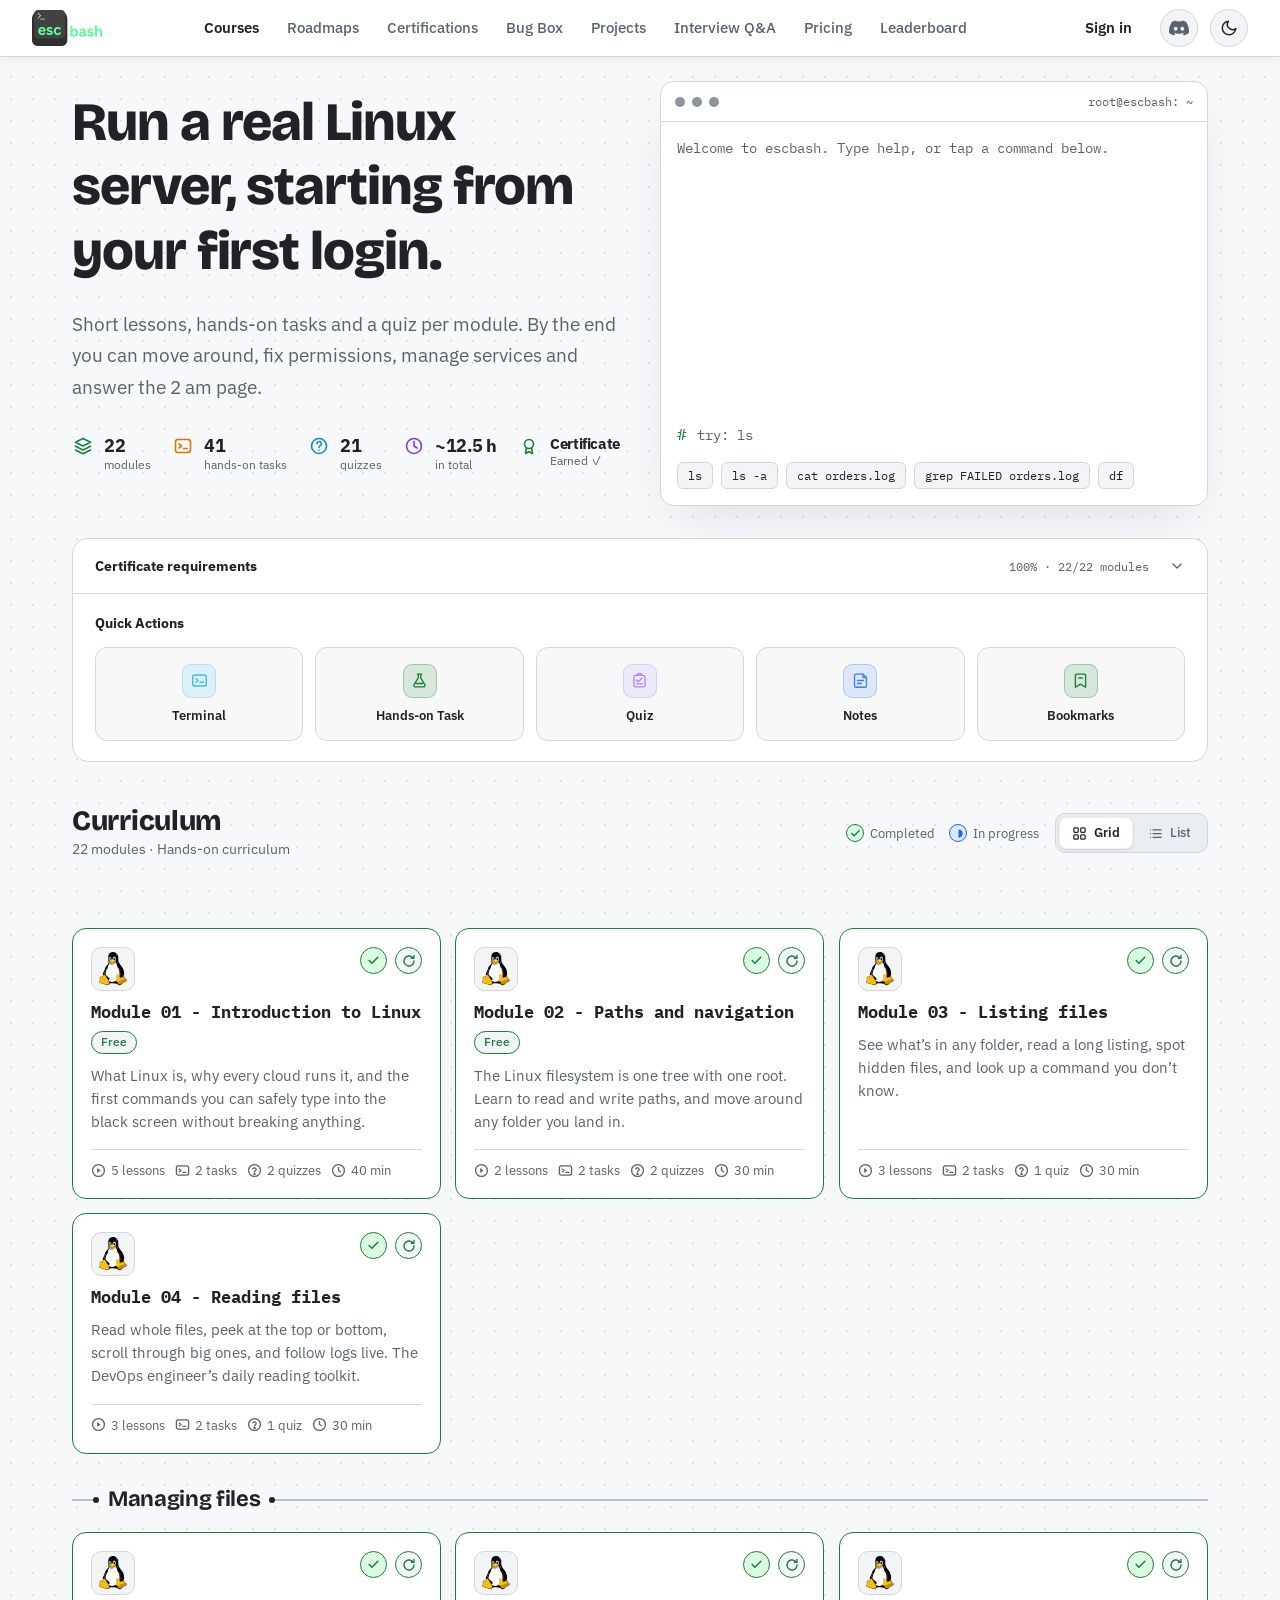
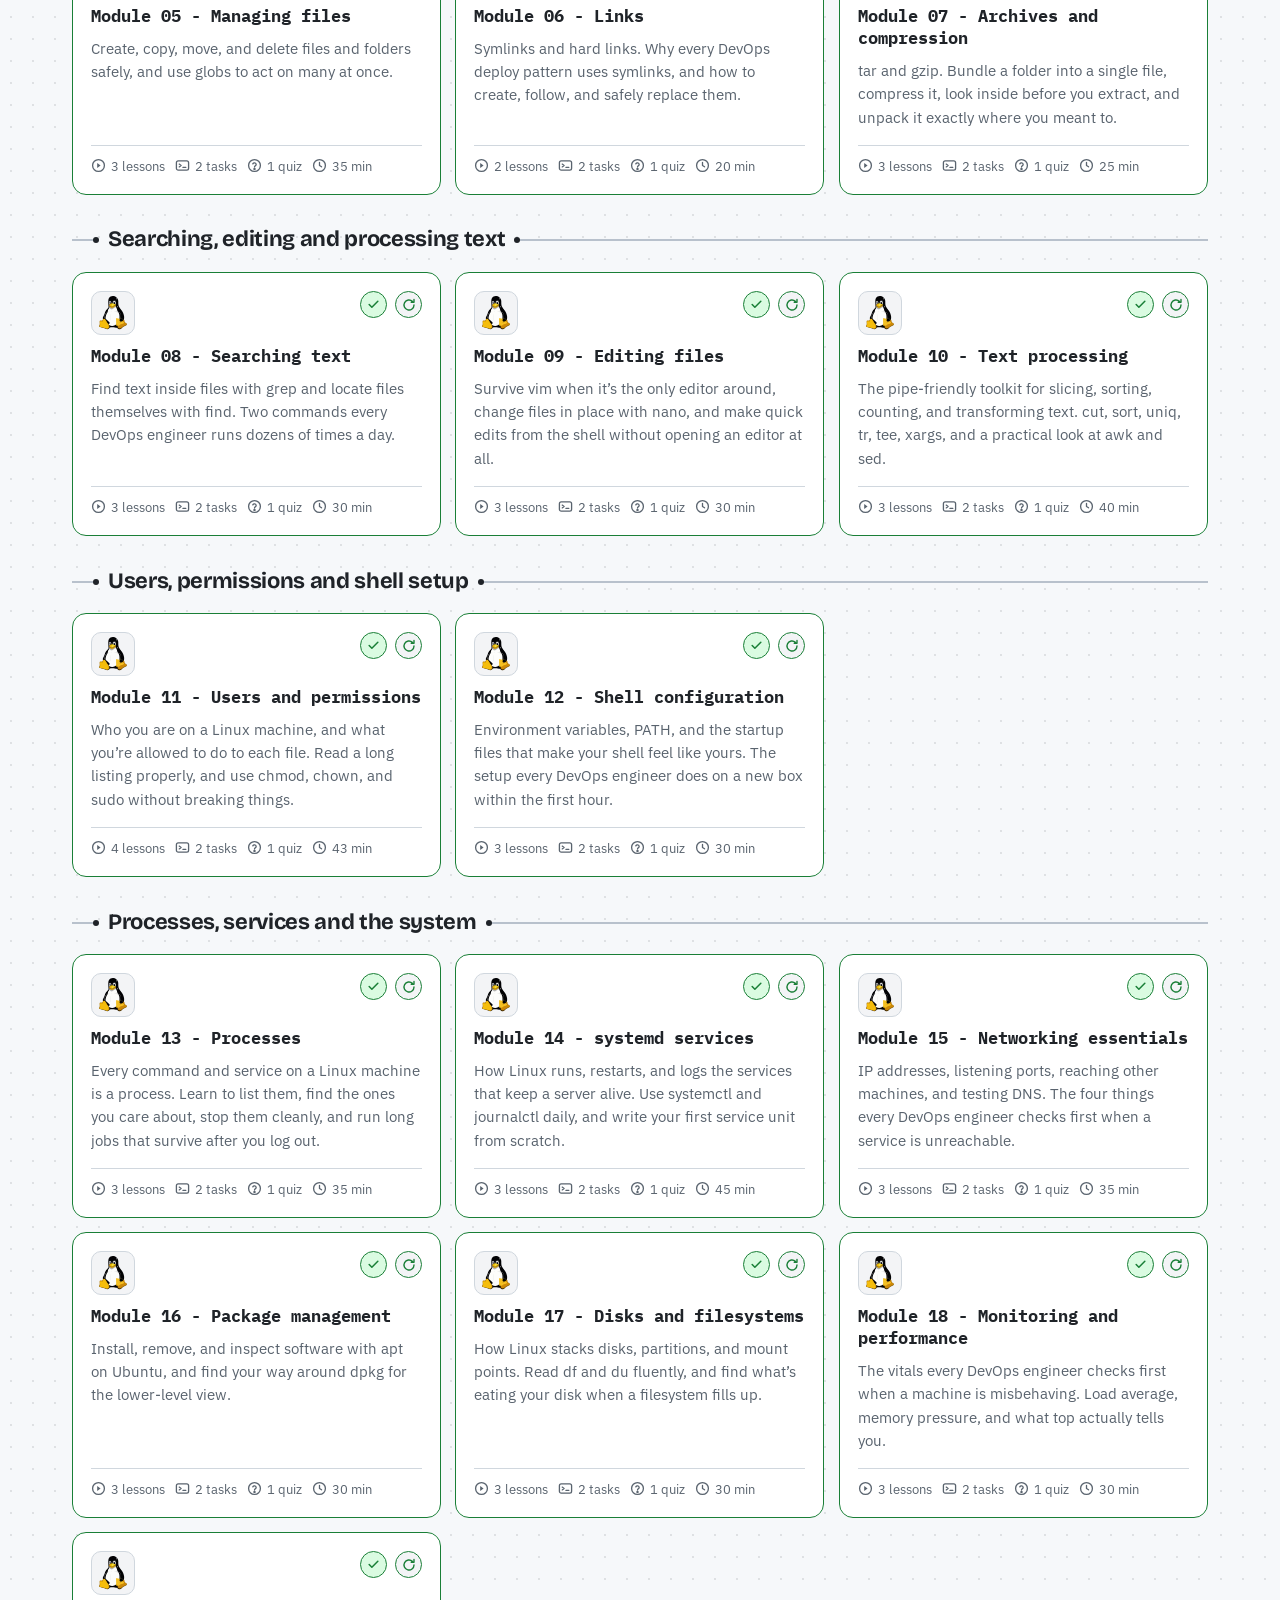
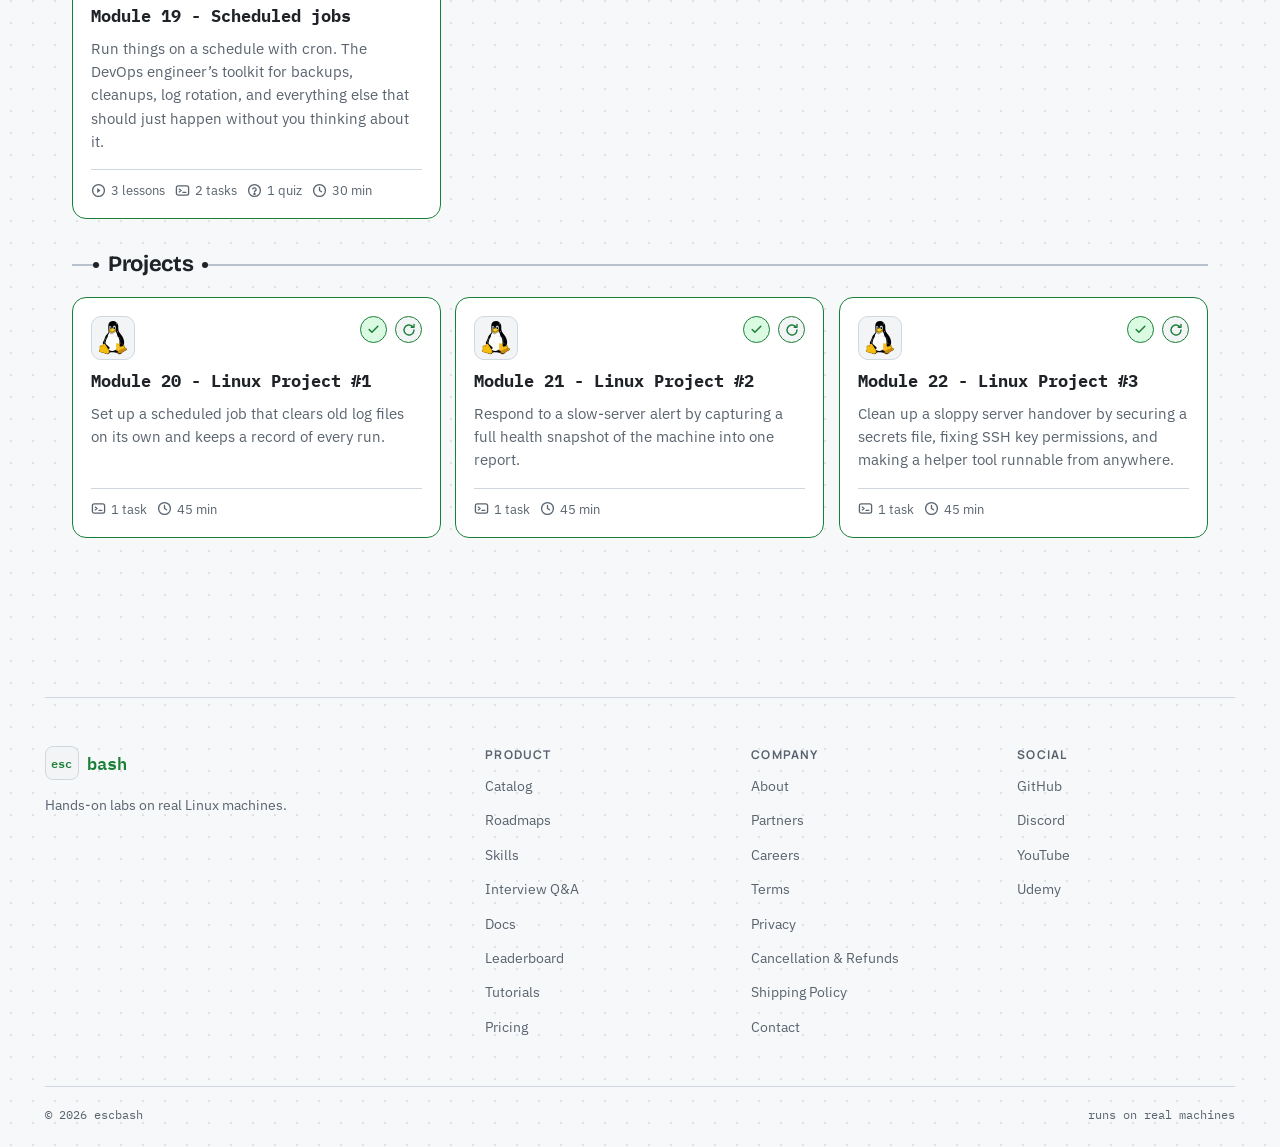
==== course-complete.html @ 96cfae1f "Add DevSecOps static website" ====
<!doctype html>
<html lang="en" data-course-variant="complete">
  <head>
    <meta charset="utf-8" />
    <meta
      name="viewport"
      content="width=device-width, initial-scale=1, viewport-fit=cover"
    />
    <title>escbash - Linux Course Completed · Certificate of Completion</title>
    <link
      rel="stylesheet"
      href="https://fonts.googleapis.com/css2?family=Bricolage+Grotesque:wght@500;700;800&family=IBM+Plex+Mono:wght@400;500&family=IBM+Plex+Sans:wght@400;500&family=Manrope:wght@600;700&display=swap"
    />
    <script src="JS/theme-init.js"></script>
    <link rel="stylesheet" href="CSS/linux-course.css" />
  </head>
  <body data-reveal-grid="true" data-all-courses-href="linux-course.html#topics">
    <svg
      width="0"
      height="0"
      style="position: absolute"
      aria-hidden="true"
      focusable="false"
    >
      <symbol id="tux" viewBox="0 0 249.149 304.188">
        <title id="title20046">Tux</title>
        <defs id="defs27452">
          <linearGradient id="linearGradient28799-4">
            <stop
              style="stop-color: #fefefc; stop-opacity: 1"
              offset="0"
              id="stop28801-13"
            />
            <stop
              id="stop28807-8"
              offset="0.8"
              style="stop-color: #fefefc; stop-opacity: 1"
            />
            <stop
              style="stop-color: #d4d4d4; stop-opacity: 1"
              offset="1"
              id="stop28803-8"
            />
          </linearGradient>
          <linearGradient id="linearGradient28799-5-4">
            <stop
              style="stop-color: #fefefc; stop-opacity: 1"
              offset="0"
              id="stop28801-1-2"
            />
            <stop
              id="stop28807-2-5"
              offset="0.8"
              style="stop-color: #fefefc; stop-opacity: 1"
            />
            <stop
              style="stop-color: #d4d4d4; stop-opacity: 1"
              offset="1"
              id="stop28803-6-6"
            />
          </linearGradient>
          <clipPath id="clipPath14186-9" clipPathUnits="userSpaceOnUse">
            <path
              style="fill: #402c07; fill-opacity: 1; stroke: none"
              d="m 137.6,281 c 1.6,-0.7 3.4,-0.8 5.1,-0.5 1.7,0.3 3.3,1 4.7,2 2.9,1.9 5,4.8 7,7.6 4.7,6.4 9.2,13 13.2,19.8 3.3,5.5 6.3,11.3 10.2,16.5 2.5,3.4 5.3,6.5 7.8,9.9 2.5,3.4 4.7,7.1 5.8,11.1 1.4,5.3 0.9,11.1 -1.6,16 -1.8,3.4 -4.5,6.4 -7.8,8.3 -3.3,2 -7.2,3 -11,2.9 -6.1,-0.2 -11.7,-3.3 -17.4,-5.5 -11.6,-4.6 -24.2,-6.1 -36.1,-9.7 -3.7,-1.1 -7.3,-2.4 -11,-3.4 -1.6,-0.5 -3.3,-0.8 -4.9,-1.6 -1.6,-0.7 -3,-1.7 -3.9,-3.2 -0.7,-1.1 -0.9,-2.5 -0.9,-3.8 0,-1.3 0.3,-2.6 0.8,-3.9 0.9,-2.5 2.3,-4.7 3.3,-7.2 1.6,-4 1.9,-8.4 1.7,-12.7 -0.2,-4.3 -0.9,-8.5 -1.2,-12.8 -0.1,-1.9 -0.2,-3.9 0.2,-5.7 0.4,-1.9 1.2,-3.7 2.6,-5.1 1.3,-1.2 3,-2 4.7,-2.3 1.7,-0.4 3.5,-0.4 5.3,-0.3 1.8,0 3.5,0.1 5.3,-0 1.8,-0.1 3.5,-0.5 5.1,-1.4 1.5,-0.8 2.7,-2.1 3.6,-3.4 1,-1.4 1.8,-2.8 2.6,-4.3 0.8,-1.5 1.7,-2.9 2.7,-4.2 1.1,-1.3 2.4,-2.4 3.9,-3.1"
              id="path14188-1"
            />
          </clipPath>
          <linearGradient id="linearGradient14132-6">
            <stop
              id="stop14134-2"
              offset="0"
              style="stop-color: #b98309; stop-opacity: 1"
            />
            <stop
              id="stop14136-2"
              offset="1"
              style="stop-color: #382605; stop-opacity: 1"
            />
          </linearGradient>
          <filter
            style="color-interpolation-filters: sRGB"
            height="1.2"
            y="-0.1"
            width="1.2"
            x="-0.1"
            id="filter14148-8"
          >
            <feGaussianBlur
              id="feGaussianBlur14150-8"
              stdDeviation="3.9237191"
            />
          </filter>
          <filter style="color-interpolation-filters: sRGB" id="filter14140-3">
            <feGaussianBlur
              id="feGaussianBlur14142-5"
              stdDeviation="2.4365744"
            />
          </filter>
          <linearGradient id="linearGradient14168-5">
            <stop
              id="stop14170-8"
              offset="0"
              style="stop-color: #ebc40c; stop-opacity: 1"
            />
            <stop
              id="stop14172-0"
              offset="1"
              style="stop-color: #ebc40c; stop-opacity: 0"
            />
          </linearGradient>
          <filter style="color-interpolation-filters: sRGB" id="filter14176-5">
            <feGaussianBlur
              id="feGaussianBlur14178-0"
              stdDeviation="0.3702557"
            />
          </filter>
          <filter
            style="color-interpolation-filters: sRGB"
            height="1.1"
            y="-0"
            width="1.2"
            x="-0.1"
            id="filter15053-7"
          >
            <feGaussianBlur
              id="feGaussianBlur15055-3"
              stdDeviation="1.1322032"
            />
          </filter>
          <linearGradient id="linearGradient14830-4">
            <stop
              style="stop-color: #7c7c7c; stop-opacity: 1"
              offset="0"
              id="stop14832-6"
            />
            <stop
              style="stop-color: #7c7c7c; stop-opacity: 0.3"
              offset="1"
              id="stop14834-5"
            />
          </linearGradient>
          <filter
            style="color-interpolation-filters: sRGB"
            height="1.3"
            y="-0.2"
            width="1.1"
            x="-0.1"
            id="filter14812-5"
          >
            <feGaussianBlur
              id="feGaussianBlur14814-2"
              stdDeviation="1.0252435"
            />
          </filter>
          <linearGradient id="linearGradient14830-8-1">
            <stop
              style="stop-color: #7c7c7c; stop-opacity: 1"
              offset="0"
              id="stop14832-2-5"
            />
            <stop
              style="stop-color: #7c7c7c; stop-opacity: 0.3"
              offset="1"
              id="stop14834-8-0"
            />
          </linearGradient>
          <filter
            style="color-interpolation-filters: sRGB"
            height="1.3"
            y="-0.2"
            width="1.1"
            x="-0.1"
            id="filter14812-0-9"
          >
            <feGaussianBlur
              id="feGaussianBlur14814-6-7"
              stdDeviation="1.0252435"
            />
          </filter>
          <linearGradient id="linearGradient14518-6">
            <stop
              style="stop-color: #110800; stop-opacity: 1"
              offset="0"
              id="stop14540-0"
            />
            <stop
              id="stop14542-5"
              offset="0.6"
              style="stop-color: #a65a00; stop-opacity: 0.8"
            />
            <stop
              id="stop14522-4"
              offset="1"
              style="stop-color: #ff921e; stop-opacity: 0"
            />
          </linearGradient>
          <filter
            style="color-interpolation-filters: sRGB"
            height="1.5"
            y="-0.2"
            width="1.4"
            x="-0.2"
            id="filter14897-2"
          >
            <feGaussianBlur
              id="feGaussianBlur14899-5"
              stdDeviation="2.8444356"
            />
          </filter>
          <linearGradient id="linearGradient14518-2-2">
            <stop
              style="stop-color: #110800; stop-opacity: 1"
              offset="0"
              id="stop14540-5-0"
            />
            <stop
              id="stop14542-2-7"
              offset="0.6"
              style="stop-color: #a65a00; stop-opacity: 0.8"
            />
            <stop
              id="stop14522-2-1"
              offset="1"
              style="stop-color: #ff921e; stop-opacity: 0"
            />
          </linearGradient>
          <filter
            style="color-interpolation-filters: sRGB"
            height="1.2"
            y="-0.1"
            width="1.2"
            x="-0.1"
            id="filter14951-8"
          >
            <feGaussianBlur
              id="feGaussianBlur14953-7"
              stdDeviation="1.2967831"
            />
          </filter>
          <filter
            style="color-interpolation-filters: sRGB"
            height="1.5"
            y="-0.3"
            width="1.9"
            x="-0.5"
            id="filter15211-9"
          >
            <feGaussianBlur
              id="feGaussianBlur15213-7"
              stdDeviation="0.85991809"
            />
          </filter>
          <filter
            style="color-interpolation-filters: sRGB"
            height="2"
            y="-0.5"
            width="2.2"
            x="-0.6"
            id="filter14706-3"
          >
            <feGaussianBlur
              id="feGaussianBlur14708-8"
              stdDeviation="2.6400036"
            />
          </filter>
          <linearGradient id="linearGradient15103-0">
            <stop
              id="stop15105-1"
              offset="0"
              style="stop-color: #000000; stop-opacity: 1"
            />
            <stop
              id="stop15107-6"
              offset="1"
              style="stop-color: #000000; stop-opacity: 0"
            />
          </linearGradient>
          <filter style="color-interpolation-filters: sRGB" id="filter15115-3">
            <feGaussianBlur
              id="feGaussianBlur15117-8"
              stdDeviation="2.2091576"
            />
          </filter>
          <linearGradient id="linearGradient14392-8">
            <stop
              id="stop14394-3"
              offset="0"
              style="stop-color: #3e2a06; stop-opacity: 1"
            />
            <stop
              id="stop14396-0"
              offset="1"
              style="stop-color: #ad780a; stop-opacity: 1"
            />
          </linearGradient>
          <filter
            style="color-interpolation-filters: sRGB"
            height="1.3"
            y="-0.1"
            width="1.3"
            x="-0.1"
            id="filter14416-8"
          >
            <feGaussianBlur
              id="feGaussianBlur14418-5"
              stdDeviation="4.7787162"
            />
          </filter>
          <filter
            style="color-interpolation-filters: sRGB"
            height="1.2"
            y="-0.1"
            width="1.2"
            x="-0.1"
            id="filter14432-2"
          >
            <feGaussianBlur
              id="feGaussianBlur14434-2"
              stdDeviation="3.1725155"
            />
          </filter>
          <linearGradient id="linearGradient17009">
            <stop
              id="stop17011"
              offset="0"
              style="stop-color: #f3cd0c; stop-opacity: 1"
            />
            <stop
              id="stop17013"
              offset="1"
              style="stop-color: #f3cd0c; stop-opacity: 0"
            />
          </linearGradient>
          <filter
            style="color-interpolation-filters: sRGB"
            height="1.3"
            y="-0.1"
            width="1"
            x="-0"
            id="filter17044"
          >
            <feGaussianBlur
              id="feGaussianBlur17046"
              stdDeviation="0.47946431"
            />
          </filter>
          <filter
            style="color-interpolation-filters: sRGB"
            height="1.3"
            y="-0.2"
            width="1.4"
            x="-0.2"
            id="filter15185-2"
          >
            <feGaussianBlur
              id="feGaussianBlur15187-7"
              stdDeviation="0.90083196"
            />
          </filter>
          <filter
            style="color-interpolation-filters: sRGB"
            id="filter4592-2"
            x="-0.8"
            width="2.6"
            y="-0.1"
            height="1.1"
          >
            <feGaussianBlur
              stdDeviation="1.4463082"
              id="feGaussianBlur4594-6"
            />
          </filter>
          <linearGradient id="linearGradient4417-8-5">
            <stop
              style="stop-color: #000000; stop-opacity: 1"
              offset="0"
              id="stop4419-4-4"
            />
            <stop
              style="stop-color: #000000; stop-opacity: 0.2"
              offset="1"
              id="stop4421-2-0"
            />
          </linearGradient>
          <filter style="color-interpolation-filters: sRGB" id="filter4538-7">
            <feGaussianBlur
              stdDeviation="0.7854602"
              id="feGaussianBlur4540-9"
            />
          </filter>
          <filter style="color-interpolation-filters: sRGB" id="filter4427-5-7">
            <feGaussianBlur
              stdDeviation="1.1383167"
              id="feGaussianBlur4429-4-8"
            />
          </filter>
          <linearGradient id="linearGradient4417-0">
            <stop
              style="stop-color: #000000; stop-opacity: 1"
              offset="0"
              id="stop4419-8"
            />
            <stop
              style="stop-color: #000000; stop-opacity: 0.2"
              offset="1"
              id="stop4421-8"
            />
          </linearGradient>
          <filter style="color-interpolation-filters: sRGB" id="filter4487-6">
            <feGaussianBlur
              stdDeviation="0.6434074"
              id="feGaussianBlur4489-4"
            />
          </filter>
          <filter
            style="color-interpolation-filters: sRGB"
            height="1.1"
            y="-0"
            width="1.2"
            x="-0.1"
            id="filter14666-9"
          >
            <feGaussianBlur
              id="feGaussianBlur14668-7"
              stdDeviation="1.352085"
            />
          </filter>
          <linearGradient id="linearGradient29652-2">
            <stop
              id="stop29654-6"
              offset="0"
              style="stop-color: #c8c8c8; stop-opacity: 1"
            />
            <stop
              id="stop29656-1"
              offset="1"
              style="stop-color: #797978; stop-opacity: 1"
            />
          </linearGradient>
          <linearGradient id="linearGradient28469-0">
            <stop
              id="stop28479-4"
              offset="0"
              style="stop-color: #d2940a; stop-opacity: 1"
            />
            <stop
              id="stop28477-2"
              offset="0.8"
              style="stop-color: #d89c08; stop-opacity: 1"
            />
            <stop
              style="stop-color: #b67e07; stop-opacity: 1"
              offset="0.9"
              id="stop28485-7"
            />
            <stop
              style="stop-color: #946106; stop-opacity: 1"
              offset="1"
              id="stop28473-1"
            />
          </linearGradient>
          <filter
            style="color-interpolation-filters: sRGB"
            id="filter28502-8"
            x="-0.2"
            width="1.3"
            y="-0.2"
            height="1.4"
          >
            <feGaussianBlur
              stdDeviation="0.89858666"
              id="feGaussianBlur28504-3"
            />
          </filter>
          <filter style="color-interpolation-filters: sRGB" id="filter15145-6">
            <feGaussianBlur
              id="feGaussianBlur15147-1"
              stdDeviation="0.75821369"
            />
          </filter>
          <linearGradient id="linearGradient28275-8">
            <stop
              style="stop-color: #ad780a; stop-opacity: 1"
              offset="0"
              id="stop28277-1"
            />
            <stop
              id="stop28291-9"
              offset="0.1"
              style="stop-color: #d89e08; stop-opacity: 1"
            />
            <stop
              id="stop28289-6"
              offset="0.3"
              style="stop-color: #edb80b; stop-opacity: 1"
            />
            <stop
              id="stop28287-6"
              offset="0.4"
              style="stop-color: #ebc80d; stop-opacity: 1"
            />
            <stop
              id="stop28285-7"
              offset="0.5"
              style="stop-color: #f5d838; stop-opacity: 1"
            />
            <stop
              id="stop28283-7"
              offset="0.8"
              style="stop-color: #f6d811; stop-opacity: 1"
            />
            <stop
              style="stop-color: #f5cd31; stop-opacity: 1"
              offset="1"
              id="stop28279-5"
            />
          </linearGradient>
          <filter
            style="color-interpolation-filters: sRGB"
            height="1.3"
            y="-0.1"
            width="1.3"
            x="-0.2"
            id="filter14963-7"
          >
            <feGaussianBlur
              id="feGaussianBlur14965-0"
              stdDeviation="0.84878819"
            />
          </filter>
          <linearGradient id="linearGradient29529-6">
            <stop
              style="stop-color: #3a2903; stop-opacity: 1"
              offset="0"
              id="stop29531-0"
            />
            <stop
              id="stop29539-7"
              offset="0.6"
              style="stop-color: #735208; stop-opacity: 1"
            />
            <stop
              style="stop-color: #ac8c04; stop-opacity: 1"
              offset="1"
              id="stop29533-8"
            />
          </linearGradient>
          <filter style="color-interpolation-filters: sRGB" id="filter15177-1">
            <feGaussianBlur
              id="feGaussianBlur15179-3"
              stdDeviation="0.11039302"
            />
          </filter>
          <filter
            style="color-interpolation-filters: sRGB"
            height="1.2"
            y="-0.1"
            width="1.2"
            x="-0.1"
            id="filter15173-0"
          >
            <feGaussianBlur
              id="feGaussianBlur15175-4"
              stdDeviation="0.11039302"
            />
          </filter>
          <linearGradient id="linearGradient28572-7">
            <stop
              style="stop-color: #f5ce2d; stop-opacity: 1"
              offset="0"
              id="stop28574-5"
            />
            <stop
              style="stop-color: #d79b08; stop-opacity: 1"
              offset="1"
              id="stop28576-0"
            />
          </linearGradient>
          <filter
            style="color-interpolation-filters: sRGB"
            id="filter28584-4"
            x="-0.1"
            width="1.2"
            y="-0.1"
            height="1.3"
          >
            <feGaussianBlur
              stdDeviation="0.2640625"
              id="feGaussianBlur28586-3"
            />
          </filter>
          <linearGradient id="linearGradient29477-3">
            <stop
              style="stop-color: #757574; stop-opacity: 0"
              offset="0"
              id="stop29479-5"
            />
            <stop
              id="stop29487-5"
              offset="0.3"
              style="stop-color: #757574; stop-opacity: 1"
            />
            <stop
              id="stop29485-0"
              offset="0.5"
              style="stop-color: #757574; stop-opacity: 1"
            />
            <stop
              style="stop-color: #757574; stop-opacity: 0"
              offset="1"
              id="stop29481-3"
            />
          </linearGradient>
          <filter
            style="color-interpolation-filters: sRGB"
            id="filter29493-2"
            x="-0.2"
            width="1.5"
            y="-0.1"
            height="1.3"
          >
            <feGaussianBlur
              stdDeviation="0.51262416"
              id="feGaussianBlur29495-7"
            />
          </filter>
          <linearGradient id="linearGradient29336-6">
            <stop
              style="stop-color: #646464; stop-opacity: 0"
              offset="0"
              id="stop29338-1"
            />
            <stop
              id="stop29344-7"
              offset="0.3"
              style="stop-color: #646464; stop-opacity: 0.6"
            />
            <stop
              style="stop-color: #646464; stop-opacity: 1"
              offset="0.5"
              id="stop29354-5"
            />
            <stop
              id="stop29356-3"
              offset="0.7"
              style="stop-color: #646464; stop-opacity: 0.3"
            />
            <stop
              style="stop-color: #646464; stop-opacity: 0"
              offset="1"
              id="stop29340-6"
            />
          </linearGradient>
          <filter style="color-interpolation-filters: sRGB" id="filter29447-1">
            <feGaussianBlur
              stdDeviation="0.13475369"
              id="feGaussianBlur29449-4"
            />
          </filter>
          <filter style="color-interpolation-filters: sRGB" id="filter29350-1">
            <feGaussianBlur stdDeviation="0.1475" id="feGaussianBlur29352-7" />
          </filter>
          <linearGradient id="linearGradient28976-3">
            <stop
              style="stop-color: #747474; stop-opacity: 1"
              offset="0"
              id="stop28978-7"
            />
            <stop
              id="stop29259-5"
              offset="0.1"
              style="stop-color: #8c8c8c; stop-opacity: 1"
            />
            <stop
              id="stop29257-0"
              offset="0.2"
              style="stop-color: #a4a4a4; stop-opacity: 1"
            />
            <stop
              id="stop28984-4"
              offset="0.5"
              style="stop-color: #d4d4d4; stop-opacity: 1"
            />
            <stop
              style="stop-color: #d4d4d4; stop-opacity: 1"
              offset="0.6"
              id="stop28986-0"
            />
            <stop
              style="stop-color: #7c7c7c; stop-opacity: 1"
              offset="1"
              id="stop28980-2"
            />
          </linearGradient>
          <filter
            style="color-interpolation-filters: sRGB"
            id="filter28927-8"
            x="-0.2"
            width="1.3"
            y="-0.2"
            height="1.4"
          >
            <feGaussianBlur
              stdDeviation="0.24891089"
              id="feGaussianBlur28929-2"
            />
          </filter>
          <linearGradient id="linearGradient28935-8">
            <stop
              style="stop-color: #949494; stop-opacity: 0.4"
              offset="0"
              id="stop28937-7"
            />
            <stop
              id="stop28943-3"
              offset="0.5"
              style="stop-color: #949494; stop-opacity: 1"
            />
            <stop
              style="stop-color: #949494; stop-opacity: 0.4"
              offset="1"
              id="stop28939-8"
            />
          </linearGradient>
          <filter
            style="color-interpolation-filters: sRGB"
            id="filter28949-8"
            x="-0.2"
            width="1.4"
            y="-0.2"
            height="1.4"
          >
            <feGaussianBlur
              stdDeviation="0.51947927"
              id="feGaussianBlur28951-1"
            />
          </filter>
          <filter
            style="color-interpolation-filters: sRGB"
            height="1.6"
            y="-0.3"
            width="1.6"
            x="-0.3"
            id="filter15133-1"
          >
            <feGaussianBlur
              id="feGaussianBlur15135-5"
              stdDeviation="1.7403319"
            />
          </filter>
          <linearGradient id="linearGradient28853-5">
            <stop
              style="stop-color: #020204; stop-opacity: 1"
              offset="0"
              id="stop28855-3"
            />
            <stop
              id="stop28865-0"
              offset="0.7"
              style="stop-color: #020204; stop-opacity: 1"
            />
            <stop
              style="stop-color: #5c5c5c; stop-opacity: 1"
              offset="1"
              id="stop28857-9"
            />
          </linearGradient>
          <linearGradient id="linearGradient28799-3">
            <stop
              style="stop-color: #fefefc; stop-opacity: 1"
              offset="0"
              id="stop28801-6"
            />
            <stop
              id="stop28807-7"
              offset="0.8"
              style="stop-color: #fefefc; stop-opacity: 1"
            />
            <stop
              style="stop-color: #d4d4d4; stop-opacity: 1"
              offset="1"
              id="stop28803-0"
            />
          </linearGradient>
          <linearGradient id="linearGradient28799-5-5">
            <stop
              style="stop-color: #fefefc; stop-opacity: 1"
              offset="0"
              id="stop28801-1-9"
            />
            <stop
              id="stop28807-2-6"
              offset="0.8"
              style="stop-color: #fefefc; stop-opacity: 1"
            />
            <stop
              style="stop-color: #d4d4d4; stop-opacity: 1"
              offset="1"
              id="stop28803-6-3"
            />
          </linearGradient>
          <filter style="color-interpolation-filters: sRGB" id="filter30475-4">
            <feGaussianBlur
              stdDeviation="0.93152507"
              id="feGaussianBlur30477-9"
            />
          </filter>
          <filter
            style="color-interpolation-filters: sRGB"
            id="filter30479-2"
            x="-0.1"
            width="1.2"
            y="-0.1"
            height="1.3"
          >
            <feGaussianBlur
              stdDeviation="2.0355046"
              id="feGaussianBlur30481-9"
            />
          </filter>
          <radialGradient
            r="14.6"
            fy="137.66095"
            fx="223.19559"
            cy="137.7"
            cx="223.2"
            gradientTransform="matrix(0.8,-0,0,1.2,-208.4,-35.5)"
            gradientUnits="userSpaceOnUse"
            id="radialGradient18806"
            xlink:href="#linearGradient28799-5-5"
          />
          <radialGradient
            r="14.6"
            fy="137.66095"
            fx="223.19559"
            cy="137.7"
            cx="223.2"
            gradientTransform="matrix(1.1,-0,0,1.2,-233.5,-35.5)"
            gradientUnits="userSpaceOnUse"
            id="radialGradient18808"
            xlink:href="#linearGradient28799-3"
          />
          <radialGradient
            r="15.4"
            fy="150.65126"
            fx="275.53763"
            cy="150.7"
            cx="275.5"
            gradientTransform="matrix(0.7,-0.5,0.5,0.6,-271.1,183)"
            gradientUnits="userSpaceOnUse"
            id="radialGradient18810"
            xlink:href="#linearGradient28853-5"
          />
          <linearGradient
            y2="140.7"
            x2="219.7"
            y1="132.8"
            x1="213"
            gradientTransform="translate(-60,-58.4)"
            gradientUnits="userSpaceOnUse"
            id="linearGradient18812"
            xlink:href="#linearGradient28935-8"
          />
          <linearGradient
            y2="132.5"
            x2="358.6"
            y1="120"
            x1="337.2"
            gradientTransform="translate(-250)"
            gradientUnits="userSpaceOnUse"
            id="linearGradient18814"
            xlink:href="#linearGradient28976-3"
          />
          <linearGradient
            y2="128"
            x2="308.7"
            y1="114.6"
            x1="294.5"
            gradientTransform="translate(-300,-1)"
            gradientUnits="userSpaceOnUse"
            id="linearGradient18816"
            xlink:href="#linearGradient29336-6"
          />
          <linearGradient
            y2="128.6"
            x2="266.6"
            y1="115.7"
            x1="253.2"
            gradientTransform="translate(-300,-1)"
            gradientUnits="userSpaceOnUse"
            id="linearGradient18818"
            xlink:href="#linearGradient29336-6"
          />
          <linearGradient
            gradientTransform="translate(-50,-58.4)"
            y2="142.5"
            x2="169.9"
            y1="132.1"
            x1="164"
            gradientUnits="userSpaceOnUse"
            id="linearGradient18820"
            xlink:href="#linearGradient29477-3"
          />
          <radialGradient
            r="31.1"
            fy="193.09949"
            fx="294.48483"
            cy="193.1"
            cx="294.5"
            gradientTransform="matrix(0.9,-0.4,0.3,0.7,-244.5,146.7)"
            gradientUnits="userSpaceOnUse"
            id="radialGradient18822"
            xlink:href="#linearGradient28469-0"
          />
          <linearGradient
            y2="157.9"
            x2="313.3"
            y1="158.3"
            x1="256.9"
            gradientTransform="translate(-210)"
            gradientUnits="userSpaceOnUse"
            id="linearGradient18824"
            xlink:href="#linearGradient28275-8"
          />
          <radialGradient
            r="3.2"
            fy="147.09335"
            fx="77.67215"
            cy="147.1"
            cx="77.7"
            gradientTransform="matrix(1,0,0,0.6,60,3.1)"
            gradientUnits="userSpaceOnUse"
            id="radialGradient18826"
            xlink:href="#linearGradient29529-6"
          />
          <radialGradient
            r="1.5"
            fy="147.44128"
            fx="63.125401"
            cy="147.4"
            cx="63.1"
            gradientTransform="matrix(1,0,0,1.1,60,-69.5)"
            gradientUnits="userSpaceOnUse"
            id="radialGradient18828"
            xlink:href="#linearGradient29529-6"
          />
          <linearGradient
            y2="159.8"
            x2="243.5"
            y1="157"
            x1="243"
            gradientUnits="userSpaceOnUse"
            id="linearGradient18830"
            xlink:href="#linearGradient28572-7"
          />
          <radialGradient
            r="35.5"
            fy="126.53491"
            fx="268.06998"
            cy="126.5"
            cx="268.1"
            gradientTransform="matrix(0.2,-0,0,0.2,-3.1,114)"
            gradientUnits="userSpaceOnUse"
            id="radialGradient18832"
            xlink:href="#linearGradient29652-2"
          />
          <radialGradient
            r="27.4"
            fy="220.53755"
            fx="336.22372"
            cy="220.5"
            cx="336.2"
            gradientTransform="matrix(-0.7,0,0,0.8,166.3,50.2)"
            gradientUnits="userSpaceOnUse"
            id="radialGradient18834"
            xlink:href="#linearGradient4417-0"
          />
          <radialGradient
            r="27.4"
            fy="236.36569"
            fx="312.14502"
            cy="236.4"
            cx="312.1"
            gradientTransform="matrix(1,0,0,0.8,-150,-8.1)"
            gradientUnits="userSpaceOnUse"
            id="radialGradient18836"
            xlink:href="#linearGradient4417-8-5"
          />
          <radialGradient
            r="10.8"
            fy="225.13487"
            fx="275.55389"
            cy="225.1"
            cx="275.6"
            gradientTransform="matrix(1,0,0,1.1,-150,-73.2)"
            gradientUnits="userSpaceOnUse"
            id="radialGradient18838"
            xlink:href="#linearGradient4417-8-5"
          />
          <linearGradient
            y2="351.5"
            x2="342"
            y1="323.9"
            x1="338.3"
            gradientTransform="translate(-310)"
            gradientUnits="userSpaceOnUse"
            id="linearGradient18840"
            xlink:href="#linearGradient15103-0"
          />
          <linearGradient
            gradientTransform="translate(-250,-58.4)"
            y2="293.6"
            x2="490.1"
            y1="371.5"
            x1="442"
            gradientUnits="userSpaceOnUse"
            id="linearGradient18842"
            xlink:href="#linearGradient14392-8"
          />
          <linearGradient
            y2="302.3"
            x2="353.7"
            y1="289.6"
            x1="355.2"
            gradientTransform="translate(-150,-60.4)"
            gradientUnits="userSpaceOnUse"
            id="linearGradient18844"
            xlink:href="#linearGradient17009"
          />
          <radialGradient
            r="16.8"
            fy="303.41541"
            fx="363.33957"
            cy="303.4"
            cx="363.3"
            gradientTransform="matrix(1.3,0.4,-0.4,1.4,-150.5,-298.7)"
            gradientUnits="userSpaceOnUse"
            id="radialGradient18846"
            xlink:href="#linearGradient14518-6"
          />
          <radialGradient
            r="16.8"
            fy="303.41541"
            fx="363.33957"
            cy="303.4"
            cx="363.3"
            gradientTransform="matrix(1.3,0.4,-0.4,1.4,-310.5,-240.3)"
            gradientUnits="userSpaceOnUse"
            id="radialGradient18848"
            xlink:href="#linearGradient14518-2-2"
          />
          <radialGradient
            r="20.5"
            fy="246.85757"
            fx="382.23483"
            cy="246.9"
            cx="382.2"
            gradientTransform="matrix(0.4,0.2,-0.1,0.2,260.6,181.9)"
            gradientUnits="userSpaceOnUse"
            id="radialGradient18850"
            xlink:href="#linearGradient14830-4"
          />
          <linearGradient
            y2="279.2"
            x2="361.5"
            y1="279.4"
            x1="358.5"
            gradientUnits="userSpaceOnUse"
            id="linearGradient18852"
            xlink:href="#linearGradient14830-8-1"
          />
          <linearGradient
            gradientTransform="translate(-80,-58.4)"
            y2="381.6"
            x2="170.9"
            y1="301.5"
            x1="123.1"
            gradientUnits="userSpaceOnUse"
            id="linearGradient18854"
            xlink:href="#linearGradient14132-6"
          />
          <linearGradient
            y2="352.3"
            x2="186.6"
            y1="324"
            x1="171.6"
            gradientTransform="translate(-80.5,-60.1)"
            gradientUnits="userSpaceOnUse"
            id="linearGradient18856"
            xlink:href="#linearGradient14168-5"
          />
          <clipPath id="clipPath391" clipPathUnits="userSpaceOnUse">
            <path
              transform="matrix(1,0,0,1,0,-4)"
              style="
                fill: url(#linearGradient395);
                fill-opacity: 1;
                stroke: none;
              "
              d="m 137.6,281 c 1.6,-0.7 3.4,-0.8 5.1,-0.5 1.7,0.3 3.3,1 4.7,2 2.9,1.9 5,4.8 7,7.6 4.7,6.4 9.2,13 13.2,19.8 3.3,5.5 6.3,11.3 10.2,16.5 2.5,3.4 5.3,6.5 7.8,9.9 2.5,3.4 4.7,7.1 5.8,11.1 1.4,5.3 0.9,11.1 -1.6,16 -1.8,3.4 -4.5,6.4 -7.8,8.3 -3.3,2 -7.2,3 -11,2.9 -6.1,-0.2 -11.7,-3.3 -17.4,-5.5 -11.6,-4.6 -24.2,-6.1 -36.1,-9.7 -3.7,-1.1 -7.3,-2.4 -11,-3.4 -1.6,-0.5 -3.3,-0.8 -4.9,-1.6 -1.6,-0.7 -3,-1.7 -3.9,-3.2 -0.7,-1.1 -0.9,-2.5 -0.9,-3.8 0,-1.3 0.3,-2.6 0.8,-3.9 0.9,-2.5 2.3,-4.7 3.3,-7.2 1.6,-4 1.9,-8.4 1.7,-12.7 -0.2,-4.3 -0.9,-8.5 -1.2,-12.8 -0.1,-1.9 -0.2,-3.9 0.2,-5.7 0.4,-1.9 1.2,-3.7 2.6,-5.1 1.3,-1.2 3,-2 4.7,-2.3 1.7,-0.4 3.5,-0.4 5.3,-0.3 1.8,0 3.5,0.1 5.3,-0 1.8,-0.1 3.5,-0.5 5.1,-1.4 1.5,-0.8 2.7,-2.1 3.6,-3.4 1,-1.4 1.8,-2.8 2.6,-4.3 0.8,-1.5 1.7,-2.9 2.7,-4.2 1.1,-1.3 2.4,-2.4 3.9,-3.1"
              id="path393"
            />
          </clipPath>
          <linearGradient
            y2="381.6"
            x2="170.9"
            y1="301.5"
            x1="123.1"
            gradientUnits="userSpaceOnUse"
            id="linearGradient395"
            xlink:href="#linearGradient14132-6"
          />
          <clipPath id="clipPath401" clipPathUnits="userSpaceOnUse">
            <path
              id="path403"
              d="m 137.6,281 c 1.6,-0.7 3.4,-0.8 5.1,-0.5 1.7,0.3 3.3,1 4.7,2 2.9,1.9 5,4.8 7,7.6 4.7,6.4 9.2,13 13.2,19.8 3.3,5.5 6.3,11.3 10.2,16.5 2.5,3.4 5.3,6.5 7.8,9.9 2.5,3.4 4.7,7.1 5.8,11.1 1.4,5.3 0.9,11.1 -1.6,16 -1.8,3.4 -4.5,6.4 -7.8,8.3 -3.3,2 -7.2,3 -11,2.9 -6.1,-0.2 -11.7,-3.3 -17.4,-5.5 -11.6,-4.6 -24.2,-6.1 -36.1,-9.7 -3.7,-1.1 -7.3,-2.4 -11,-3.4 -1.6,-0.5 -3.3,-0.8 -4.9,-1.6 -1.6,-0.7 -3,-1.7 -3.9,-3.2 -0.7,-1.1 -0.9,-2.5 -0.9,-3.8 0,-1.3 0.3,-2.6 0.8,-3.9 0.9,-2.5 2.3,-4.7 3.3,-7.2 1.6,-4 1.9,-8.4 1.7,-12.7 -0.2,-4.3 -0.9,-8.5 -1.2,-12.8 -0.1,-1.9 -0.2,-3.9 0.2,-5.7 0.4,-1.9 1.2,-3.7 2.6,-5.1 1.3,-1.2 3,-2 4.7,-2.3 1.7,-0.4 3.5,-0.4 5.3,-0.3 1.8,0 3.5,0.1 5.3,-0 1.8,-0.1 3.5,-0.5 5.1,-1.4 1.5,-0.8 2.7,-2.1 3.6,-3.4 1,-1.4 1.8,-2.8 2.6,-4.3 0.8,-1.5 1.7,-2.9 2.7,-4.2 1.1,-1.3 2.4,-2.4 3.9,-3.1"
              style="
                fill: url(#linearGradient405);
                fill-opacity: 1;
                stroke: none;
              "
              transform="translate(-240,-1)"
            />
          </clipPath>
          <linearGradient
            y2="381.6"
            x2="170.9"
            y1="301.5"
            x1="123.1"
            gradientUnits="userSpaceOnUse"
            id="linearGradient405"
            xlink:href="#linearGradient14132-6"
          />
          <clipPath id="clipPath419" clipPathUnits="userSpaceOnUse">
            <path
              clip-path="none"
              id="path421"
              d="m 513.2,336.6 c -2.6,3.1 -6.3,5.2 -9.9,7 -6.2,3.2 -12.6,5.9 -18.4,9.7 -3.9,2.5 -7.5,5.5 -10.9,8.7 -2.9,2.8 -5.6,5.7 -8.8,8 -3.3,2.4 -7,4.1 -11,4.7 -4.8,0.7 -9.8,-0.2 -14.3,-2.2 -3.1,-1.4 -6.2,-3.3 -8,-6.2 -1.8,-2.9 -2.2,-6.5 -2.2,-9.9 -0,-6.1 1.1,-12.1 2.2,-18.1 0.9,-5 1.7,-10 2.3,-15 1,-9.1 1,-18.4 0.3,-27.5 -0.1,-1.5 -0.2,-3.1 -0,-4.6 0.2,-1.5 0.9,-3 2,-4 1.1,-0.9 2.5,-1.3 3.9,-1.4 1.4,-0.1 2.8,0.1 4.2,0.4 3.3,0.5 6.7,0.9 9.9,1.7 2,0.5 4,1.3 6.1,1.8 3.4,0.9 7,1.4 10.5,1 3.8,-0.4 7.4,-1.9 11.2,-1.8 1.6,0 3.1,0.3 4.6,0.8 1.5,0.5 3,1.2 4.1,2.3 0.8,0.9 1.4,1.9 1.9,3.1 0.7,1.7 1,3.5 1.2,5.2 0.1,1.6 0.1,3.2 0.4,4.8 0.5,2.6 1.8,4.9 3.5,6.9 1.7,2 3.7,3.7 5.7,5.4 2,1.7 4,3.4 6.2,4.8 1,0.7 2.1,1.3 3,2.1 1,0.8 1.8,1.6 2.4,2.7 0.8,1.4 1.1,3.2 0.5,4.9 -0.5,1.7 -1.5,3.3 -2.7,4.7 z"
              style="
                display: inline;
                fill: url(#linearGradient423);
                fill-opacity: 1;
                stroke: none;
              "
            />
          </clipPath>
          <linearGradient
            y2="293.6"
            x2="490.1"
            y1="371.5"
            x1="442"
            gradientTransform="translate(-250,-58.4)"
            gradientUnits="userSpaceOnUse"
            id="linearGradient423"
            xlink:href="#linearGradient14392-8"
          />
          <clipPath id="clipPath426" clipPathUnits="userSpaceOnUse">
            <path
              clip-path="none"
              id="path428"
              d="m 509.4,335.7 c -2.3,2.5 -5.5,4.2 -8.7,5.7 -5.4,2.6 -11,4.8 -16.1,7.9 -3.4,2.1 -6.6,4.5 -9.5,7.1 -2.5,2.2 -4.9,4.6 -7.7,6.5 -2.8,1.9 -6.1,3.3 -9.6,3.8 -4.2,0.6 -8.6,-0.2 -12.5,-1.8 -2.7,-1.1 -5.4,-2.7 -7,-5.1 -1.6,-2.4 -1.9,-5.3 -2,-8.1 -0,-4.9 1,-9.8 1.9,-14.7 0.8,-4 1.5,-8.1 2,-12.2 0.9,-7.4 0.9,-14.9 0.3,-22.3 -0.1,-1.2 -0.2,-2.5 -0,-3.7 0.2,-1.2 0.7,-2.5 1.8,-3.3 0.9,-0.8 2.2,-1.1 3.4,-1.1 1.2,-0.1 2.5,0.1 3.7,0.3 2.9,0.4 5.8,0.7 8.7,1.4 1.8,0.4 3.5,1 5.3,1.5 3,0.7 6.1,1.1 9.2,0.8 3.3,-0.4 6.5,-1.5 9.8,-1.4 1.4,0 2.7,0.3 4,0.6 1.3,0.4 2.6,0.9 3.6,1.9 0.7,0.7 1.3,1.6 1.6,2.5 0.6,1.4 0.9,2.8 1,4.3 0.1,1.3 0.1,2.6 0.4,3.9 0.4,2.1 1.6,4 3.1,5.6 1.5,1.6 3.2,3 5,4.4 1.7,1.4 3.5,2.7 5.4,3.9 0.9,0.6 1.8,1.1 2.6,1.7 0.8,0.6 1.6,1.3 2.1,2.2 0.7,1.2 0.9,2.6 0.5,4 -0.5,1.4 -1.3,2.7 -2.3,3.8 z"
              style="
                display: inline;
                fill: url(#linearGradient430);
                fill-opacity: 1;
                stroke: none;
                stroke-width: 0.8;
              "
            />
          </clipPath>
          <linearGradient
            y2="293.6"
            x2="490.1"
            y1="371.5"
            x1="442"
            gradientTransform="matrix(0.9,0,0,0.8,-158.4,15.2)"
            gradientUnits="userSpaceOnUse"
            id="linearGradient430"
            xlink:href="#linearGradient14392-8"
          />
          <clipPath id="clipPath433" clipPathUnits="userSpaceOnUse">
            <path
              clip-path="none"
              id="path435"
              d="m 263.2,278.3 c -2.6,3.1 -6.3,5.2 -9.9,7 -6.2,3.2 -12.6,5.9 -18.4,9.7 -3.9,2.5 -7.5,5.5 -10.9,8.7 -2.9,2.8 -5.6,5.7 -8.8,8 -3.3,2.4 -7,4.1 -11,4.7 -4.8,0.7 -9.8,-0.2 -14.3,-2.2 -3.1,-1.4 -6.2,-3.3 -8,-6.2 -1.8,-2.9 -2.2,-6.5 -2.2,-9.9 -0,-6.1 1.1,-12.1 2.2,-18.1 0.9,-5 1.7,-10 2.3,-15 1,-9.1 1,-18.4 0.3,-27.5 -0.1,-1.5 -0.2,-3.1 -0,-4.6 0.2,-1.5 0.9,-3 2,-4 1.1,-0.9 2.5,-1.3 3.9,-1.4 1.4,-0.1 2.8,0.1 4.2,0.4 3.3,0.5 6.7,0.9 9.9,1.7 2,0.5 4,1.3 6.1,1.8 3.4,0.9 7,1.4 10.5,1 3.8,-0.4 7.4,-1.9 11.2,-1.8 1.6,0 3.1,0.3 4.6,0.8 1.5,0.5 3,1.2 4.1,2.3 0.8,0.9 1.4,1.9 1.9,3.1 0.7,1.7 1,3.5 1.2,5.2 0.1,1.6 0.1,3.2 0.4,4.8 0.5,2.6 1.8,4.9 3.5,6.9 1.7,2 3.7,3.7 5.7,5.4 2,1.7 4,3.4 6.2,4.8 1,0.7 2.1,1.3 3,2.1 1,0.8 1.8,1.6 2.4,2.7 0.8,1.4 1.1,3.2 0.5,4.9 -0.5,1.7 -1.5,3.3 -2.7,4.7 z"
              style="
                display: inline;
                fill: url(#linearGradient437);
                fill-opacity: 1;
                stroke: none;
              "
            />
          </clipPath>
          <linearGradient
            y2="293.6"
            x2="490.1"
            y1="371.5"
            x1="442"
            gradientTransform="translate(-500,-116.7)"
            gradientUnits="userSpaceOnUse"
            id="linearGradient437"
            xlink:href="#linearGradient14392-8"
          />
          <clipPath id="clipPath504" clipPathUnits="userSpaceOnUse">
            <path
              d="m 304.8,225.4 c 6,4.9 9.8,12.3 10.9,20 0.9,6 0.3,12.2 -1,18.1 -1.3,5.9 -3.4,11.7 -5.4,17.4 -0.8,2.3 -1.6,4.6 -2,7 -0.3,2.4 -0.1,5 1,7.1 1.3,2.4 3.7,4.1 6.4,4.9 2.6,0.8 5.4,0.8 8,0.1 2.6,-0.7 5.1,-2 7.2,-3.6 5.4,-4.3 8.7,-10.9 10,-17.8 1.3,-6.9 0.7,-14 -0.5,-20.8 -1.6,-9.4 -4.3,-18.6 -7.7,-27.4 -2.5,-6.5 -5.8,-12.7 -9.6,-18.5 -3.8,-5.7 -9.1,-10.1 -13.1,-15.6 -1.4,-1.9 -3,-3.9 -4.4,-5.9 -2.9,-4.2 -2.3,-3.4 -4.1,-6.1 -1.3,-2 -3.4,-2.6 -5.6,-3.5 -2.2,-0.9 -4.6,-1.1 -6.9,-0.5 -3,0.9 -5.4,3.2 -6.7,6.1 -1.3,2.9 -1.5,6.1 -1,9.2 0.6,4 2.4,7.7 4.5,11.2 2.3,3.9 4.9,7.7 8.4,10.7 3.6,3.1 8,5.1 11.6,8.1"
              id="path506"
              style="
                display: inline;
                fill: #020204;
                fill-opacity: 1;
                stroke: none;
                stroke-width: 1;
              "
            />
          </clipPath>
          <clipPath id="clipPath508" clipPathUnits="userSpaceOnUse">
            <path
              style="
                display: inline;
                fill: #020204;
                fill-opacity: 1;
                stroke: none;
              "
              d="m 240.5,195 c -7.1,8 -14.4,15.8 -18.3,24.5 -2,4.4 -2.9,9.2 -4.3,13.8 -1.5,5.3 -3.6,10.4 -6,15.3 -2.2,4.6 -4.5,9.1 -6.9,13.5 -1.7,3.3 -3.5,6.6 -4.1,10.2 -0.5,2.9 -0.2,5.8 0.5,8.7 0.7,2.8 1.9,5.5 3.2,8.1 5.7,11.1 14.2,20.6 24.2,27.9 4.6,3.3 9.5,6.2 14.6,8.5 2.8,1.3 5.7,2.4 8.8,2.5 1.5,0 3.1,-0.2 4.5,-0.8 1.4,-0.6 2.7,-1.6 3.5,-2.9 1,-1.6 1.4,-3.5 1.2,-5.4 -0.2,-1.9 -0.9,-3.7 -1.9,-5.3 -2.4,-3.9 -6.2,-6.8 -9.8,-9.6 -7.8,-6.1 -15.4,-12.5 -22.7,-19.2 -2,-1.9 -4.1,-3.9 -5.5,-6.3 -1.4,-2.3 -2.1,-5 -2.7,-7.7 -1.4,-7.3 -1,-15.1 1.5,-22.1 1,-2.8 2.3,-5.4 3.5,-8 2.2,-4.6 4.2,-9.3 7,-13.5 3.5,-5.2 8.3,-9.7 11.2,-15.3 2.4,-4.7 3.4,-10.1 4.4,-15.3 0.7,-4.1 2.2,-8.1 2.9,-12.2 -1.4,2.7 -5.9,7 -8.7,10.5 z"
              id="path510"
            />
          </clipPath>
          <clipPath id="clipPath533" clipPathUnits="userSpaceOnUse">
            <path
              d="m 386.2,285.3 c -0.4,-1.1 -1.1,-2.1 -2,-2.9 -0.9,-0.8 -1.9,-1.4 -3,-1.9 -2.2,-0.9 -4.5,-1.3 -6.8,-1.7 -2.2,-0.4 -4.3,-0.9 -6.5,-1.3 -2.3,-0.4 -4.6,-0.6 -6.9,-0.1 -2,0.4 -3.8,1.5 -5.3,2.8 -1.5,1.4 -2.6,3.1 -3.5,4.9 -1.5,3.2 -1.9,6.9 -1.7,10.4 0.2,2.6 0.9,5.3 2.6,7.3 1.4,1.6 3.4,2.6 5.4,3.2 3.5,1 7.4,1 10.9,-0.2 5.8,-1.9 10.9,-5.8 14.3,-10.8 1.1,-1.6 2.1,-3.4 2.6,-5.4 0.3,-1.5 0.3,-3.1 -0.2,-4.5"
              id="path535"
              style="
                display: inline;
                fill: #020204;
                fill-opacity: 1;
                stroke: none;
              "
            />
          </clipPath>
          <clipPath id="clipPath538" clipPathUnits="userSpaceOnUse">
            <path
              style="
                display: inline;
                fill: #020204;
                fill-opacity: 1;
                stroke: none;
              "
              id="path540"
              d="m 386.2,285.3 c -0.4,-1.1 -1.1,-2.1 -2,-2.9 -0.9,-0.8 -1.9,-1.4 -3,-1.9 -2.2,-0.9 -4.5,-1.3 -6.8,-1.7 -2.2,-0.4 -4.3,-0.9 -6.5,-1.3 -2.3,-0.4 -4.6,-0.6 -6.9,-0.1 -2,0.4 -3.8,1.5 -5.3,2.8 -1.5,1.4 -2.6,3.1 -3.5,4.9 -1.5,3.2 -1.9,6.9 -1.7,10.4 0.2,2.6 0.9,5.3 2.6,7.3 1.4,1.6 3.4,2.6 5.4,3.2 3.5,1 7.4,1 10.9,-0.2 5.8,-1.9 10.9,-5.8 14.3,-10.8 1.1,-1.6 2.1,-3.4 2.6,-5.4 0.3,-1.5 0.3,-3.1 -0.2,-4.5"
            />
          </clipPath>
          <clipPath id="clipPath622" clipPathUnits="userSpaceOnUse">
            <path
              id="path624"
              d="m 85.8,122.4 c -2.8,1.9 -5.1,4.6 -6.2,7.8 -1.4,4 -0.9,8.5 0.5,12.5 1.4,4.1 3.8,8 7.4,10.5 1.8,1.2 3.9,2.1 6,2.3 2.2,0.3 4.4,-0.1 6.3,-1.1 2.4,-1.2 4.1,-3.4 5.3,-5.8 1.1,-2.4 1.6,-5.1 1.7,-7.7 0.2,-3.4 -0.1,-6.8 -1.2,-10 -1.2,-3.5 -3.4,-6.7 -6.5,-8.7 -1.5,-1 -3.3,-1.7 -5.1,-1.9 -1.8,-0.3 -3.7,-0.1 -5.4,0.6 -1,0.4 -1.9,0.9 -2.8,1.5"
              style="
                display: inline;
                fill: url(#radialGradient626);
                fill-opacity: 1;
                stroke: none;
              "
            />
          </clipPath>
          <radialGradient
            r="14.6"
            fy="137.66095"
            fx="223.19559"
            cy="137.7"
            cx="223.2"
            gradientTransform="matrix(1.1,-0,0,1.2,-15.5,-75.9)"
            gradientUnits="userSpaceOnUse"
            id="radialGradient626"
            xlink:href="#linearGradient28799-3"
          />
          <clipPath id="clipPath631" clipPathUnits="userSpaceOnUse">
            <path
              id="path633"
              d="m 54.2,122.4 c -1.8,0.1 -3.5,0.9 -4.8,2.1 -1.3,1.2 -2.2,2.8 -2.8,4.5 -1.1,3.4 -0.9,7.1 -0.6,10.6 0.2,3.2 0.5,6.5 1.7,9.5 0.6,1.5 1.5,2.9 2.6,4.1 1.1,1.2 2.6,2 4.1,2.4 1.5,0.4 3,0.3 4.5,-0.2 1.4,-0.5 2.8,-1.3 3.8,-2.3 1.6,-1.5 2.6,-3.6 3.3,-5.7 0.6,-2.1 0.8,-4.4 0.8,-6.6 -0,-2.8 -0.4,-5.5 -1.3,-8.2 -0.9,-2.6 -2.2,-5.1 -4.2,-7.1 -0.9,-1 -2,-1.8 -3.2,-2.4 -1.2,-0.6 -2.5,-0.9 -3.9,-0.9"
              style="
                display: inline;
                fill: url(#radialGradient635);
                fill-opacity: 1;
                stroke: none;
              "
            />
          </clipPath>
          <radialGradient
            r="14.6"
            fy="137.66095"
            fx="223.19559"
            cy="137.7"
            cx="223.2"
            gradientTransform="matrix(0.8,-0,0,1.2,9.6,-75.9)"
            gradientUnits="userSpaceOnUse"
            id="radialGradient635"
            xlink:href="#linearGradient28799-5-5"
          />
          <clipPath id="clipPath697" clipPathUnits="userSpaceOnUse">
            <path
              id="path699"
              d="m 214.6,148 c -2.5,-0 -5,0.3 -7.3,0.9 -4.1,1.1 -7.6,2.9 -10.1,5.4 -1.6,0.9 -3.1,1.9 -4.2,3.1 -0.7,0.7 -1.2,1.4 -1.5,2.2 -0.2,0.7 -0.2,1.3 -0.3,2 -0,0.3 -0.1,0.5 -0,0.8 0,0.1 0.1,0.3 0.1,0.4 0,0 0.1,0.1 0.1,0.1 0.1,0.2 0.2,0.3 0.3,0.4 0.3,0.3 0.7,0.5 1.1,0.7 0.4,0.2 0.9,0.4 1.3,0.5 2.3,1 4.2,2.3 6,3.8 2.4,1.9 4.5,4.1 7.5,5.5 2.1,1 4.5,1.6 6.9,1.7 2.8,0.2 5.6,-0.1 8.2,-0.7 2.4,-0.5 4.7,-1.3 6.8,-2.3 3.9,-1.9 7,-4.6 11.4,-5.8 1,-0.3 2,-0.5 2.9,-0.8 0.9,-0.3 1.8,-0.8 2.1,-1.5 0.3,-0.7 0.2,-1.5 0.2,-2.2 0,-0.8 0.3,-1.6 0.3,-2.3 0.1,-0.8 -0,-1.6 -0.6,-2.4 -0.1,-0.2 -0.3,-0.3 -0.5,-0.5 -0.1,-0.3 -0.2,-0.6 -0.5,-0.8 -0.5,-0.5 -1.3,-0.9 -2.1,-1.1 -1.1,-0.3 -2.3,-0.5 -3.4,-0.7 -3.5,-0.6 -7,-1.5 -10.3,-2.6 -1.7,-0.6 -3.3,-1.2 -4.9,-1.8 -1.7,-0.6 -3.4,-1.2 -5.2,-1.6 -1.5,-0.3 -3,-0.5 -4.5,-0.5 z"
              style="
                display: inline;
                fill: url(#radialGradient701);
                fill-opacity: 1;
                stroke: none;
                stroke-width: 0.8;
              "
            />
          </clipPath>
          <radialGradient
            r="31.1"
            fy="193.09949"
            fx="294.48483"
            cy="193.1"
            cx="294.5"
            gradientTransform="matrix(0.8,-0.3,0.3,0.4,-75.4,150.7)"
            gradientUnits="userSpaceOnUse"
            id="radialGradient701"
            xlink:href="#linearGradient28469-0"
          />
          <clipPath id="clipPath816" clipPathUnits="userSpaceOnUse">
            <path
              id="path818"
              d="m -26.3,154.8 c -1,1.3 -1.7,2.9 -2.1,4.5 -0.4,1.6 -0.6,3.3 -0.6,5 -0.1,3.4 0.1,6.8 -0.8,10 -0.9,3.5 -3.1,6.5 -5.2,9.4 -3.6,5.1 -7.2,10.3 -9,16.2 -1.1,3.6 -1.4,7.4 -1,11.2 -4,5.9 -7.5,12.2 -10.4,18.8 -4.4,9.9 -7.4,20.5 -8.5,31.3 -1.3,13.2 0.4,26.9 5.6,39.1 3.8,8.8 9.4,16.9 16.7,23.2 3.7,3.2 7.8,5.9 12.2,8.1 15.2,7.5 34,7.5 49,-0.5 7.8,-4.2 14.4,-10.3 20.8,-16.4 3.8,-3.7 7.6,-7.5 10.6,-12 5.6,-8.6 7.6,-19 8.8,-29.2 2.1,-17.8 2.2,-36.7 -5.6,-52.8 -2.7,-5.6 -6.3,-10.7 -10.6,-15.1 -1.1,-7.8 -3.4,-15.4 -6.7,-22.5 -2.4,-5.2 -5.3,-10.1 -7.5,-15.3 -0.9,-2.1 -1.7,-4.3 -2.7,-6.4 -1,-2.1 -2.2,-4.1 -3.9,-5.7 -1.7,-1.6 -3.9,-2.8 -6.1,-3.6 -2.3,-0.7 -4.6,-1.1 -7,-1.2 -4.8,-0.2 -9.5,0.4 -14.3,0.2 -3.8,-0.2 -7.6,-0.8 -11.4,-0.6 -1.9,0.1 -3.8,0.5 -5.6,1.2 -1.8,0.7 -3.4,1.8 -4.6,3.3"
              style="
                display: inline;
                fill: #fdfdfb;
                fill-opacity: 1;
                stroke: none;
              "
            />
          </clipPath>
          <clipPath id="clipPath820" clipPathUnits="userSpaceOnUse">
            <path
              style="
                display: inline;
                fill: #fdfdfb;
                fill-opacity: 1;
                stroke: none;
                stroke-width: 1;
              "
              d="m -47.3,161.4 c -1,1.4 -1.7,3.1 -2.1,4.9 -0.4,1.8 -0.6,3.6 -0.6,5.4 -0.1,3.6 0.1,7.4 -0.8,10.9 -0.9,3.8 -3.1,7 -5.2,10.2 -3.6,5.5 -7.2,11.1 -9,17.6 -1.1,3.9 -1.4,8.1 -1,12.1 -4,6.4 -7.5,13.3 -10.4,20.4 -4.4,10.8 -7.4,22.3 -8.5,34 -1.3,14.4 0.4,29.2 5.6,42.4 3.8,9.6 9.4,18.4 16.7,25.2 3.7,3.5 7.8,6.4 12.2,8.8 15.2,8.1 34,8.1 49,-0.5 7.8,-4.5 14.4,-11.1 20.8,-17.8 3.8,-4 7.6,-8.2 10.6,-13 5.6,-9.3 7.6,-20.7 8.8,-31.7 2.1,-19.4 2.2,-39.8 -5.6,-57.4 -2.7,-6 -6.3,-11.6 -10.6,-16.4 -1.1,-8.4 -3.4,-16.7 -6.7,-24.5 -2.4,-5.6 -5.3,-10.9 -7.5,-16.6 -0.9,-2.3 -1.7,-4.7 -2.7,-7 -1,-2.3 -2.2,-4.5 -3.9,-6.2 -1.7,-1.8 -3.9,-3.1 -6.1,-3.9 -2.3,-0.8 -4.6,-1.2 -7,-1.3 -4.8,-0.3 -9.5,0.4 -14.3,0.2 -3.8,-0.2 -7.6,-0.9 -11.4,-0.6 -1.9,0.1 -3.8,0.5 -5.6,1.3 -1.8,0.8 -3.4,2 -4.6,3.6"
              id="path822"
            />
          </clipPath>
        </defs>
        <g transform="translate(-17,-19.6)" style="display: inline" id="layer2">
          <g id="g1212">
            <g id="g463">
              <path
                id="path28712-2"
                d="m 140.8,19.6 c -7.2,-0.1 -14.4,1.4 -20.7,4.8 -6.7,3.6 -12.2,9.4 -15.6,16.2 -3.4,6.8 -4.7,14.1 -4.9,22.1 -0.4,15.2 0.3,31.2 1.5,45.7 0.3,4.4 0.9,7 0.3,11.5 -1.9,9.6 -10.3,16.1 -14.8,24.6 -5,9.3 -7,19.9 -10.8,29.8 -3.4,9 -8.2,17.5 -11.5,26.6 -4.5,12.7 -5.9,26.7 -2.9,39.9 2.3,10 7.1,19.5 13.5,27.5 -0.9,1.7 -1.8,3.4 -2.8,5 -3,5.1 -6.6,10 -8.3,15.7 -0.8,2.8 -1.2,5.9 -0.6,8.8 0.5,2.9 2,5.7 4.4,7.6 1.5,1.2 3.4,2 5.3,2.4 1.9,0.4 3.9,0.5 5.8,0.5 7.4,-0.2 14.6,-2.4 21.7,-4.3 4.2,-1.1 8.5,-2.1 12.8,-3 15.2,-3.1 32.3,-1.9 46.4,0.2 4.8,0.7 9.5,1.7 14.3,2.8 7.4,1.8 14.7,4.1 22.3,4.3 2,0.1 4,-0 6,-0.5 2,-0.4 3.8,-1.2 5.4,-2.5 2.3,-1.9 3.8,-4.7 4.4,-7.6 0.5,-2.9 0.2,-6 -0.6,-8.8 -1.7,-5.7 -5.4,-10.6 -8.4,-15.7 -1.2,-2 -2.3,-4.1 -3.5,-6.1 9.2,-10.3 16.5,-22.2 20.8,-35.3 4.7,-14.3 5.5,-29.6 3.6,-44.5 -2,-14.9 -6.7,-29.3 -12.9,-43 -7.8,-17.1 -14.4,-23.3 -19.1,-38.4 -5.1,-16.3 -0.9,-35.5 -4.7,-50.3 -1.4,-5 -3.5,-9.8 -6.3,-14.2 -3.3,-5.1 -7.4,-9.7 -12.4,-13.3 -7.9,-5.7 -17.6,-8.6 -27.3,-8.7 z"
                style="
                  display: inline;
                  fill: #020204;
                  fill-opacity: 1;
                  stroke: none;
                "
              />
              <path
                style="
                  display: inline;
                  fill: #fdfdfb;
                  fill-opacity: 1;
                  stroke: none;
                "
                d="m 112.7,105.5 c -1,1.3 -1.7,2.9 -2.1,4.5 -0.4,1.6 -0.6,3.3 -0.6,5 -0.1,3.4 0.1,6.8 -0.8,10 -0.9,3.5 -3.1,6.5 -5.2,9.4 -3.6,5.1 -7.2,10.3 -9,16.2 -1.1,3.6 -1.4,7.4 -1,11.2 -4,5.9 -7.5,12.2 -10.4,18.8 -4.4,9.9 -7.4,20.5 -8.5,31.3 -1.3,13.2 0.4,26.9 5.6,39.1 3.8,8.8 9.4,16.9 16.7,23.2 3.7,3.2 7.8,5.9 12.2,8.1 15.2,7.5 34,7.5 49,-0.5 7.8,-4.2 14.4,-10.3 20.8,-16.4 3.8,-3.7 7.6,-7.5 10.6,-12 5.6,-8.6 7.6,-19 8.8,-29.2 2.1,-17.8 2.2,-36.7 -5.6,-52.8 -2.7,-5.6 -6.3,-10.7 -10.6,-15.1 -1.1,-7.8 -3.4,-15.4 -6.7,-22.5 -2.4,-5.2 -5.3,-10.1 -7.5,-15.3 -0.9,-2.1 -1.7,-4.3 -2.7,-6.4 -1,-2.1 -2.2,-4.1 -3.9,-5.7 -1.7,-1.6 -3.9,-2.8 -6.1,-3.6 -2.3,-0.7 -4.6,-1.1 -7,-1.2 -4.8,-0.2 -9.5,0.4 -14.3,0.2 -3.8,-0.2 -7.6,-0.8 -11.4,-0.6 -1.9,0.1 -3.8,0.5 -5.6,1.2 -1.8,0.7 -3.4,1.8 -4.6,3.3"
                id="path29719-5"
              />
            </g>
            <g style="display: inline" id="g562">
              <path
                style="
                  display: inline;
                  opacity: 0.25;
                  fill: url(#radialGradient18834);
                  fill-opacity: 1;
                  stroke: none;
                  filter: url(#filter4487-6);
                "
                d="m -61,211.6 c 0.9,1.5 -0.5,6.8 20,3.4 0,0 -3.6,0.5 -7.2,1.4 -5.5,2.1 -10.3,4.5 -14,7.7 -3.7,3.1 -6.4,7.2 -9.7,10.7 0,0 5.5,-11.5 6.8,-15 1.4,-3.5 -0.2,-3.3 0.8,-8.4 1.1,-5.1 3.7,-10 3.7,-10 0,0 -2.2,7.2 -0.4,10.2 z"
                id="path4400-1"
                transform="matrix(1.2,0,0,1,166.3,-58.4)"
              />
              <path
                style="
                  display: inline;
                  opacity: 0.4;
                  fill: url(#radialGradient18836);
                  fill-opacity: 1;
                  stroke: none;
                  filter: url(#filter4427-5-7);
                "
                d="m 172,151.9 c -4.8,3.4 -7.7,3 -13.5,3.6 -5.9,0.7 -21.7,0.4 -21.7,0.4 0,0 2.3,-0 7.4,0.9 5.1,0.9 15.5,1.9 21.3,4.1 5.8,2.2 8,2.9 11.5,5.1 5.1,3.2 8.8,8.2 13.6,11.7 0,0 0.2,-4.6 -1.7,-8.1 -1.9,-3.5 -7.2,-8.9 -8.7,-14 -1.5,-5.1 -2.3,-15.1 -2.3,-15.1 0,0 -1,8.1 -5.8,11.5 z"
                id="path4400-2-8"
              />
              <path
                style="
                  display: inline;
                  opacity: 0.2;
                  fill: url(#radialGradient18838);
                  fill-opacity: 1;
                  stroke: none;
                  filter: url(#filter4538-7);
                "
                d="m 126.7,144.7 c -0.2,1.5 -0.4,2.9 -0.7,4.3 -0.1,0.7 -0.3,1.4 -0.6,2.1 -0.3,0.7 -0.6,1.3 -1.2,1.8 -0.5,0.4 -1,0.7 -1.6,1 -2.2,1 -4.7,1.7 -7.1,2 1,0.1 2,0.2 2.9,0.3 0.6,0.1 1.2,0.1 1.8,0.3 0.6,0.2 1.2,0.4 1.7,0.8 0.5,0.4 1,0.9 1.3,1.5 0.6,1.2 0.9,2.6 1,3.9 0.2,1.7 0.2,3.5 0,5.2 0.1,-1.2 0.4,-2.3 0.7,-3.4 0.7,-2 1.7,-3.8 3.1,-5.4 0.6,-0.6 1.2,-1.2 1.9,-1.6 2.1,-1.5 4.7,-2.1 7.2,-1.8 -2.6,0.1 -5.1,-0.7 -7.2,-2.2 -1,-0.8 -1.9,-1.8 -2.6,-2.9 -1,-1.8 -1.3,-3.9 -0.8,-5.9"
                id="path4491-9"
              />
              <path
                style="
                  color: #000000;
                  display: inline;
                  overflow: visible;
                  visibility: visible;
                  opacity: 0.1;
                  fill: #000000;
                  fill-opacity: 1;
                  fill-rule: nonzero;
                  stroke: none;
                  stroke-width: 2;
                  marker: none;
                  filter: url(#filter4592-2);
                  enable-background: accumulate;
                "
                d="m 120.5,178.7 c -1.2,4.7 -2.1,9.5 -2.5,14.3 -0.6,6.8 -0.5,13.7 -0.8,20.5 -0.3,5.8 -1,11.7 0,17.4 0.5,2.7 1.3,5.4 2.6,7.9 0.2,-1 0.3,-1.9 0.4,-2.9 0.4,-4.6 -0.4,-9.3 -0.6,-13.9 -0.5,-8.1 0.7,-16.3 1.1,-24.4 0.4,-6.3 0.3,-12.5 -0.1,-18.8 h -4e-5"
                id="path4542-7"
              />
              <path
                transform="matrix(-0.1,1,-0.6,-0.1,236.6,-180.4)"
                style="
                  display: inline;
                  opacity: 0.25;
                  fill: #7c7c7c;
                  fill-opacity: 1;
                  stroke: none;
                  filter: url(#filter15211-9);
                "
                d="m 352,200.9 c -1.5,0.4 -1.2,4 -0.3,5.5 0.8,1.3 3.1,2.3 3.8,1 1.1,-2.1 -1.5,-7 -3.5,-6.5 z"
                id="path28767-9-3"
              />
              <path
                id="path15189-4"
                d="m 361.8,209.3 c 0,-1.5 -7.6,-10.1 -9.8,-8.5 -2.2,1.6 -0.5,3.8 -0.3,5.5 0.2,1.7 -0.9,6.6 0.2,7.3 1.2,0.7 3.4,-2.5 5.3,-4.3 1.6,-1.4 4.5,1.5 4.5,0 z"
                style="
                  display: inline;
                  opacity: 0.75;
                  fill: #7c7c7c;
                  fill-opacity: 1;
                  stroke: none;
                  filter: url(#filter14706-3);
                "
                transform="matrix(-0.1,-1,-0.8,0.1,398.9,493.2)"
              />
              <path
                transform="matrix(1.2,0,0,1.2,-163,-72.2)"
                style="
                  display: inline;
                  fill: #7c7c7c;
                  fill-opacity: 1;
                  stroke: none;
                  filter: url(#filter15133-1);
                "
                d="m 278,90.9 c -2.2,1.6 -1.3,3.5 -0.3,5.5 1,2 -2.1,7.6 -2.1,7.9 -0,0.2 6,-2.9 7.7,-4.9 1.9,-2.4 6.9,3.2 6.6,2.4 0,-1.5 -9.6,-12.4 -11.9,-10.9 z"
                id="path28767-3"
              />
              <path
                transform="translate(160,-57.4)"
                id="path4596-3"
                d="m 16.7,165.9 c -2.2,2 1,4.9 2.5,8.4 0.9,2.2 3.5,5.2 6,4.7 1.9,-0.4 3.1,-3.1 2.9,-5 -0.3,-3.7 -3.5,-4.6 -5.7,-5.8 -1.8,-1 -4.2,-3.7 -5.7,-2.3 z"
                style="
                  display: inline;
                  fill: #838384;
                  fill-opacity: 1;
                  stroke: none;
                  filter: url(#filter15185-2);
                "
              />
              <path
                d="m -28.6,172.6 c 1.7,4.9 5.1,9.2 9.2,12.4 1.3,1.1 2.8,2.1 4.4,2.8 1.6,0.7 3.3,1.1 5.1,1 1.7,-0.1 3.3,-0.8 4.8,-1.6 1.5,-0.8 2.9,-1.8 4.3,-2.8 2.5,-1.6 5.1,-2.8 7.7,-4.2 3.1,-1.7 6.1,-3.6 8.7,-6 1.2,-1.1 2.3,-2.3 3.6,-3.2 1.3,-0.9 2.9,-1.6 4.5,-1.5 1.2,0.1 2.3,0.6 3.5,0.8 0.6,0.1 1.2,0.2 1.8,0.1 0.6,-0.1 1.2,-0.3 1.6,-0.8 0.5,-0.5 0.7,-1.3 0.7,-2 -0,-0.7 -0.3,-1.5 -0.6,-2.1 -0.7,-1.3 -1.7,-2.4 -2.2,-3.8 -0.4,-1.2 -0.3,-2.6 -0.3,-3.9 0,-1.3 0,-2.7 -0.6,-3.9 -0.5,-0.9 -1.2,-1.6 -2.1,-2.1 -0.9,-0.5 -1.9,-0.7 -2.9,-0.8 -2,-0.2 -4,0.2 -6,0.3 -2.7,0.2 -5.3,-0.2 -8,-0 -3.3,0.2 -6.6,1.2 -9.9,1.2 -3.8,0 -7.6,-1.2 -11.3,-0.6 -1.6,0.3 -3.1,0.8 -4.7,1.4 -1.5,0.5 -3.1,1 -4.8,0.9 -1.8,-0 -3.6,-0.7 -5.5,-0.8 -0.9,-0.1 -1.9,-1.8e-4 -2.7,0.3 -0.9,0.3 -1.6,0.9 -2.1,1.7 -0.2,0.5 -0.4,1 -0.4,1.5 -0,0.5 0.1,1.1 0.2,1.6 0.3,1 0.7,2 1.1,3 1.4,3.6 1.7,7.4 2.9,11.1"
                id="path28461-8-7"
                style="
                  display: inline;
                  fill: #000000;
                  fill-opacity: 0.3;
                  stroke: none;
                  filter: url(#filter30479-2);
                "
                transform="translate(139,-49.4)"
                clip-path="url(#clipPath816)"
              />
              <path
                transform="matrix(1,0,0,0.9,160,-43.3)"
                d="m -54.4,165.5 c 3.3,2.2 6.3,4.9 8.8,8.1 2.3,2.9 4.3,6.2 7.3,8.3 2.1,1.5 4.7,2.4 7.3,2.6 3.1,0.3 6.1,-0.2 9.1,-1.1 2.7,-0.8 5.4,-1.9 7.8,-3.4 4.6,-2.8 8.4,-7 13.5,-8.9 1.1,-0.4 2.3,-0.7 3.3,-1.2 1.1,-0.5 2.1,-1.3 2.6,-2.3 0.5,-1 0.5,-2.2 0.6,-3.3 0.2,-1.2 0.6,-2.4 0.8,-3.6 0.2,-1.2 0.2,-2.5 -0.3,-3.6 -0.4,-0.9 -1.2,-1.6 -2.1,-2.1 -0.9,-0.5 -1.9,-0.7 -2.9,-0.7 -2,-0.1 -4,0.4 -6,0.6 -2.6,0.2 -5.3,-0.1 -8,-0 -3.3,0.1 -6.6,0.8 -9.9,1 -3.8,0.2 -7.5,-0.4 -11.3,-0.6 -1.6,-0.1 -3.3,-0 -4.9,0.3 -1.6,0.3 -3.2,0.8 -4.5,1.7 -1.3,0.9 -2.4,2.1 -3.6,3.1 -0.6,0.5 -1.2,1 -2,1.3 -0.7,0.4 -1.5,0.6 -2.3,0.6 -0.4,0 -0.8,-0 -1.2,0 -0.7,0.1 -1.3,0.5 -1.7,1.1 -0.4,0.6 -0.6,1.3 -0.4,2 v 1e-5"
                id="path28461-84-3"
                style="
                  display: inline;
                  opacity: 0.3;
                  fill: #000000;
                  fill-opacity: 1;
                  stroke: none;
                  filter: url(#filter30475-4);
                "
                clip-path="url(#clipPath820)"
              />
            </g>
            <g id="g481" style="display: inline">
              <path
                style="
                  display: inline;
                  fill: #020204;
                  fill-opacity: 1;
                  stroke: none;
                "
                id="path29705-5-0"
                d="m 45.1,224.4 c 6.1,4.9 9.9,12.3 11.1,20 0.9,6 0.3,12.2 -1,18.1 -1.4,5.9 -3.5,11.7 -5.5,17.4 -0.8,2.3 -1.7,4.6 -2,7 -0.3,2.4 -0.1,5 1,7.1 1.3,2.4 3.8,4.1 6.5,4.9 2.6,0.8 5.5,0.8 8.1,0.1 2.7,-0.7 7.2,-1.5 9.3,-3.2 5.5,-4.3 6.8,-11.7 8.1,-18.2 1.4,-6.8 0.7,-14 -0.5,-20.8 -1.6,-9.4 -4.4,-18.6 -7.9,-27.4 -2.6,-6.5 -5.9,-12.7 -9.8,-18.5 -3.8,-5.7 -9.3,-10.1 -13.3,-15.6 -1.4,-1.9 -3.1,-3.9 -4.5,-5.9 -3,-4.2 -2.3,-3.4 -4.1,-6.1 -1.3,-2 -3.4,-2.6 -5.7,-3.5 -2.2,-0.9 -4.7,-1.1 -7,-0.5 -3,0.9 -5.5,3.2 -6.8,6.1 -1.3,2.9 -1.5,6.1 -1,9.2 0.7,4 2.5,7.7 4.5,11.2 2.3,3.9 5,7.7 8.5,10.7 3.7,3.1 8.1,5.1 11.8,8.1"
                transform="translate(160,-57.4)"
              />
              <path
                id="path14967-1-0"
                d="m -69.5,194 c -7.1,8 -14.4,15.8 -18.3,24.5 -2,4.4 -2.9,9.2 -4.3,13.8 -1.5,5.3 -3.6,10.4 -6,15.3 -2.2,4.6 -4.5,9.1 -6.9,13.5 -1.7,3.3 -3.5,6.6 -4.1,10.2 -0.5,2.9 -0.2,5.8 0.5,8.7 0.7,2.8 1.9,5.5 3.2,8.1 5.7,11.1 14.2,20.6 24.2,27.9 4.6,3.3 9.5,6.2 14.6,8.5 2.8,1.3 5.7,2.4 8.8,2.5 1.5,0 3.1,-0.2 4.5,-0.8 1.4,-0.6 2.7,-1.6 3.5,-2.9 1,-1.6 1.4,-3.5 1.2,-5.4 -0.2,-1.9 -0.9,-3.7 -1.9,-5.3 -2.4,-3.9 -6.2,-6.8 -9.8,-9.6 -7.8,-6.1 -15.4,-12.5 -22.7,-19.2 -2,-1.9 -4.1,-3.9 -5.5,-6.3 -1.4,-2.3 -2.1,-5 -2.7,-7.7 -1.4,-7.3 -1,-15.1 1.5,-22.1 1,-2.8 2.3,-5.4 3.5,-8 2.2,-4.6 4.2,-9.3 7,-13.5 3.5,-5.2 8.3,-9.7 11.2,-15.3 2.4,-4.7 3.4,-10.1 4.4,-15.3 0.7,-4.1 2.2,-8.1 2.9,-12.2 -1.4,2.7 -5.9,7 -8.7,10.5 z"
                style="
                  display: inline;
                  fill: #020204;
                  fill-opacity: 1;
                  stroke: none;
                "
                transform="translate(160,-57.4)"
              />
            </g>
            <g style="display: inline" id="g514">
              <path
                transform="matrix(1,0,0,1,-105.3,-58.4)"
                clip-path="url(#clipPath504)"
                id="path29705-9"
                d="m 290.8,216 c 0.5,0.5 1,0.9 1.5,1.4 3.7,3.1 5.6,6.5 9.3,9.5 6.1,4.9 12.3,13.3 13.5,21.1 0.9,6 -0.3,9.3 -1.8,16.4 -1.5,7.1 -5.8,17.1 -8.1,24 -0.9,2.7 1.9,1.6 1.5,4.5 -0.2,1.4 -0.2,2.8 -0,4.3 0,-0.3 0,-0.6 0.1,-0.8 0.4,-3.9 1.6,-7.7 2.9,-11.4 2.5,-7.1 5.3,-14.1 7.3,-21.4 2,-7.3 1.7,-12.6 0.7,-18.8 -1.3,-7.9 -5.8,-15.2 -12.2,-20 -4.5,-3.4 -9.8,-5.6 -14.7,-8.6 z"
                style="
                  display: inline;
                  fill: #838384;
                  fill-opacity: 1;
                  stroke: none;
                  filter: url(#filter14666-9);
                "
              />
              <path
                transform="translate(-150,-58.4)"
                clip-path="url(#clipPath508)"
                id="path15007-0"
                d="m 232.3,224.3 c -2.3,2.1 -4.3,4.6 -6,7.3 -2.7,4.5 -4.2,9.5 -6.2,14.3 -1.4,3.6 -3.1,7.2 -3.3,11.1 -0.1,2 0.2,4 0.3,6 0.1,2 -0.1,4.1 -1.1,5.8 -0.8,1.4 -2.2,2.6 -3.7,3.1 2.1,0.7 4,2.1 5.3,3.9 1.1,1.5 1.8,3.3 2.8,4.9 0.8,1.3 1.8,2.5 2.9,3.4 1.2,0.9 2.6,1.6 4.1,1.8 2.1,0.3 4.2,-0.4 5.8,-1.8 -1.9,-18 -0.2,-36.5 5.2,-53.8 0.3,-1.1 0.7,-2.2 0.8,-3.3 0.1,-1.1 -0.1,-2.3 -0.8,-3.3 -0.4,-0.5 -0.9,-0.9 -1.4,-1.1 -0.6,-0.2 -1.2,-0.3 -1.8,-0.3 -0.6,0.1 -1.2,0.3 -1.7,0.7 -0.5,0.4 -0.9,0.9 -1.1,1.4 h -2e-5"
                style="
                  display: inline;
                  opacity: 0.95;
                  fill: #7c7c7c;
                  fill-opacity: 1;
                  stroke: none;
                  filter: url(#filter15053-7);
                "
              />
            </g>
            <g style="display: inline" id="g457">
              <g id="g444">
                <path
                  id="path14483-7-4"
                  d="m 86.1,328.1 c -0.5,1.5 -1.2,3 -2,4.4 -2,3 -4.9,5.3 -7.7,7.4 -4.9,3.6 -10,6.8 -14.6,10.9 -3.1,2.7 -5.8,5.8 -8.4,9 -2.2,2.7 -4.3,5.6 -6.8,8.1 -2.5,2.5 -5.5,4.4 -8.8,5.5 -3.9,1.3 -8.1,1.3 -11.8,0.3 -2.6,-0.7 -5.2,-1.9 -6.9,-4.1 -1.6,-2.2 -2.2,-5.2 -2.4,-8.1 -0.3,-5.1 0.3,-10.4 0.8,-15.6 0.5,-4.3 0.9,-8.7 1,-13 0.3,-7.9 -0.2,-15.6 -1.2,-23.3 -0.2,-1.3 -0.4,-2.6 -0.3,-3.9 0.1,-1.3 0.5,-2.7 1.4,-3.7 0.8,-0.9 2,-1.5 3.2,-1.8 1.2,-0.3 2.3,-0.3 3.5,-0.3 2.7,-0.1 5.5,-0.2 8.2,0 1.7,0.2 3.4,0.5 5.1,0.6 2.8,0.3 5.8,0.1 8.6,-0.7 3.1,-0.9 6,-2.7 9.1,-3.1 1.3,-0.2 2.6,-0.2 3.8,0 1.3,0.2 2.5,0.5 3.5,1.3 0.7,0.6 1.3,1.4 1.7,2.3 0.6,1.3 1,2.8 1.2,4.3 0.2,1.3 0.3,2.7 0.6,4 0.5,2.1 1.8,3.9 3.3,5.3 1.5,1.5 3.2,2.6 5,3.7 1.7,1.1 3.5,2.2 5.3,3.2 0.9,0.4 1.8,0.8 2.6,1.3 0.8,0.5 1.6,1.1 2.2,1.9 0.7,1.1 1,2.6 0.8,4 l 2e-5,-1e-5"
                  style="
                    display: inline;
                    opacity: 0.2;
                    fill: url(#linearGradient18840);
                    fill-opacity: 1;
                    stroke: none;
                    filter: url(#filter15115-3);
                  "
                  transform="matrix(1,0,0,1,157.7,-58.4)"
                />
                <path
                  style="
                    display: inline;
                    fill: url(#linearGradient18842);
                    fill-opacity: 1;
                    stroke: none;
                  "
                  d="m 263.2,278.3 c -2.6,3.1 -6.3,5.2 -9.9,7 -6.2,3.2 -12.6,5.9 -18.4,9.7 -3.9,2.5 -7.5,5.5 -10.9,8.7 -2.9,2.8 -5.6,5.7 -8.8,8 -3.3,2.4 -7,4.1 -11,4.7 -4.8,0.7 -9.8,-0.2 -14.3,-2.2 -3.1,-1.4 -6.2,-3.3 -8,-6.2 -1.8,-2.9 -2.2,-6.5 -2.2,-9.9 -0,-6.1 1.1,-12.1 2.2,-18.1 0.9,-5 1.7,-10 2.3,-15 1,-9.1 1,-18.4 0.3,-27.5 -0.1,-1.5 -0.2,-3.1 -0,-4.6 0.2,-1.5 0.9,-3 2,-4 1.1,-0.9 2.5,-1.3 3.9,-1.4 1.4,-0.1 2.8,0.1 4.2,0.4 3.3,0.5 6.7,0.9 9.9,1.7 2,0.5 4,1.3 6.1,1.8 3.4,0.9 7,1.4 10.5,1 3.8,-0.4 7.4,-1.9 11.2,-1.8 1.6,0 3.1,0.3 4.6,0.8 1.5,0.5 3,1.2 4.1,2.3 0.8,0.9 1.4,1.9 1.9,3.1 0.7,1.7 1,3.5 1.2,5.2 0.1,1.6 0.1,3.2 0.4,4.8 0.5,2.6 1.8,4.9 3.5,6.9 1.7,2 3.7,3.7 5.7,5.4 2,1.7 4,3.4 6.2,4.8 1,0.7 2.1,1.3 3,2.1 1,0.8 1.8,1.6 2.4,2.7 0.8,1.4 1.1,3.2 0.5,4.9 -0.5,1.7 -1.5,3.3 -2.7,4.7 z"
                  id="path14296-0"
                  clip-path="none"
                />
                <path
                  style="
                    display: inline;
                    fill: #cd8907;
                    fill-opacity: 1;
                    stroke: none;
                    filter: url(#filter14416-8);
                  "
                  d="m 512.9,328.7 c -0.6,1.5 -1.5,3 -2.6,4.3 -2.4,2.8 -5.7,4.7 -9,6.3 -5.7,2.8 -11.5,5.3 -16.8,8.7 -3.6,2.3 -6.8,5 -9.9,7.9 -2.6,2.5 -5.1,5.1 -8.1,7.2 -3,2.1 -6.4,3.6 -10,4.2 -4.4,0.7 -9,-0.2 -13.1,-1.9 -2.9,-1.2 -5.6,-3 -7.3,-5.6 -1.6,-2.6 -2,-5.8 -2,-8.9 -0,-5.5 1,-10.9 2,-16.2 0.8,-4.5 1.6,-8.9 2.1,-13.5 0.9,-8.2 0.8,-16.5 0.3,-24.7 -0.1,-1.4 -0.2,-2.8 0,-4.1 0.2,-1.4 0.8,-2.7 1.8,-3.6 1,-0.8 2.3,-1.2 3.6,-1.3 1.3,-0.1 2.6,0.1 3.9,0.3 3,0.4 6.1,0.8 9,1.5 1.9,0.5 3.7,1.1 5.5,1.6 3.1,0.8 6.4,1.2 9.6,0.9 3.4,-0.4 6.8,-1.7 10.2,-1.6 1.4,0 2.8,0.3 4.2,0.7 1.4,0.4 2.7,1 3.8,2.1 0.8,0.8 1.3,1.8 1.7,2.8 0.6,1.5 1,3.1 1.1,4.7 0,1.7 -0.3,3.4 -0.1,5.1 0.2,1.4 0.8,2.6 1.5,3.8 0.7,1.2 1.6,2.2 2.5,3.3 1.7,2 3.4,4.1 5.6,5.7 2.5,1.8 5.4,2.8 7.9,4.5 0.8,0.5 1.5,1.1 2,1.8 0.9,1.2 1.1,2.9 0.6,4.3 h 2e-5"
                  id="path14296-3-7"
                  clip-path="url(#clipPath419)"
                  transform="translate(-250,-58.4)"
                />
                <path
                  style="
                    display: inline;
                    fill: #f5c021;
                    fill-opacity: 1;
                    stroke: none;
                    filter: url(#filter14432-2);
                  "
                  d="m 508.8,327.9 c -0.6,1.3 -1.4,2.4 -2.3,3.5 -2.2,2.4 -5.1,4.1 -8.1,5.2 -5,1.8 -10.5,2 -15.5,4 -3,1.2 -5.7,3.1 -8.5,4.8 -2.2,1.4 -4.5,2.8 -6.9,3.8 -2.8,1.1 -5.7,1.7 -8.6,2.2 -1.9,0.3 -3.8,0.5 -5.7,0.4 -1.9,-0.1 -3.8,-0.5 -5.5,-1.4 -1.3,-0.7 -2.4,-1.7 -3.1,-2.9 -0.7,-1.4 -0.9,-3.1 -0.9,-4.6 0,-4.2 1,-8.4 1,-12.7 -0,-3.7 -0.8,-7.3 -1,-11 -0.4,-7.1 1.2,-14.3 -0.2,-21.3 -0.2,-1.1 -0.5,-2.2 -0.5,-3.4 0,-0.6 0.1,-1.1 0.3,-1.7 0.2,-0.5 0.6,-1 1,-1.3 0.4,-0.3 0.9,-0.5 1.3,-0.5 0.5,-0.1 1,-0.1 1.4,0 0.9,0.1 1.9,0.5 2.8,0.7 2.6,0.7 5.4,0.7 8.1,1.3 1.7,0.3 3.3,0.9 5,1.3 2.8,0.7 5.7,1 8.6,0.7 3.1,-0.3 6.1,-1.4 9.2,-1.3 1.3,0 2.5,0.3 3.8,0.6 1.2,0.3 2.5,0.8 3.4,1.7 0.7,0.6 1.2,1.4 1.5,2.3 0.6,1.2 1,2.5 1,3.9 -0,0.7 -0.1,1.4 -0.2,2.1 -0.1,0.7 -0.1,1.4 0.1,2.1 0.2,0.7 0.6,1.3 1,1.8 0.4,0.6 0.9,1.1 1.4,1.6 1.2,1.5 2.1,3.3 3.1,5 1,1.7 2.1,3.4 3.6,4.6 2.1,1.7 4.8,2.3 7.1,3.7 0.7,0.4 1.3,0.8 1.8,1.5 0.4,0.5 0.6,1.1 0.7,1.7 0.1,0.6 0,1.3 -0.2,1.8 h 9e-5"
                  id="path14296-3-1-9"
                  transform="matrix(1.1,0,0,1.2,-319,-135.5)"
                  clip-path="url(#clipPath426)"
                />
                <path
                  style="
                    display: inline;
                    fill: url(#linearGradient18844);
                    fill-opacity: 1;
                    stroke: none;
                    filter: url(#filter17044);
                  "
                  d="m 187.3,230.3 c 3.3,-0.9 6.1,1.6 8.4,3.5 1.5,1.3 3.8,1 5.6,1 3.1,-0.1 6.2,0.5 9.3,0.1 6.1,-0.5 12.2,-2 18.3,-2.3 2.9,-0.2 6.3,-0.4 8.8,1.4 1,0.7 2.5,3.7 3.6,2.6 -0.4,-3.2 -2.8,-6.3 -5.9,-7.1 -2.5,-0.4 -5,0.3 -7.5,0.1 -7.4,-0.2 -14.8,-1.6 -22.2,-1.2 -5.2,0 -10.3,-0.2 -15.5,-0.4 -2,-0.4 -2.7,1.4 -3.8,2.1"
                  id="path16493"
                  clip-path="url(#clipPath433)"
                />
              </g>
              <g style="display: inline" id="g411">
                <path
                  id="path4635-1"
                  d="m 57.6,222.7 c 1.6,-0.7 3.4,-0.8 5.1,-0.5 1.7,0.3 3.3,1 4.7,2 2.9,1.9 5,4.8 7,7.6 4.7,6.4 9.2,13 13.2,19.8 3.3,5.5 6.3,11.3 10.2,16.5 2.5,3.4 5.3,6.5 7.8,9.9 2.5,3.4 4.7,7.1 5.8,11.1 1.4,5.3 0.9,11.1 -1.6,16 -1.8,3.4 -4.5,6.4 -7.8,8.3 -3.3,2 -7.2,3 -11,2.9 -6.1,-0.2 -11.7,-3.3 -17.4,-5.5 -11.6,-4.6 -24.2,-6.1 -36.1,-9.7 -3.7,-1.1 -7.3,-2.4 -11,-3.4 -1.6,-0.5 -3.3,-0.8 -4.9,-1.6 -1.6,-0.7 -3,-1.7 -3.9,-3.2 -0.7,-1.1 -0.9,-2.5 -0.9,-3.8 0,-1.3 0.3,-2.6 0.8,-3.9 0.9,-2.5 2.3,-4.7 3.3,-7.2 1.6,-4 1.9,-8.4 1.7,-12.7 -0.2,-4.3 -0.9,-8.5 -1.2,-12.8 -0.1,-1.9 -0.2,-3.9 0.2,-5.7 0.4,-1.9 1.2,-3.7 2.6,-5.1 1.3,-1.2 3,-2 4.7,-2.3 1.7,-0.4 3.5,-0.4 5.3,-0.3 1.8,0 3.5,0.1 5.3,-0 1.8,-0.1 3.5,-0.5 5.1,-1.4 1.5,-0.8 2.7,-2.1 3.6,-3.4 1,-1.4 1.8,-2.8 2.6,-4.3 0.8,-1.5 1.7,-2.9 2.7,-4.2 1.1,-1.3 2.4,-2.4 3.9,-3.1"
                  style="
                    display: inline;
                    fill: url(#linearGradient18854);
                    fill-opacity: 1;
                    stroke: none;
                  "
                />
                <path
                  style="
                    display: inline;
                    fill: #d99a03;
                    fill-opacity: 1;
                    stroke: none;
                    filter: url(#filter14148-8);
                  "
                  d="m -99.9,282.8 c 1.5,-0.6 3.1,-0.7 4.6,-0.3 1.5,0.3 2.9,1.1 4.2,2 2.5,1.9 4.2,4.6 5.9,7.3 4,6.4 7.9,12.9 11.5,19.6 2.8,5 5.4,10.1 8.8,14.7 2.3,3 4.8,5.8 7.2,8.8 2.3,3 4.4,6.3 5.4,9.9 1.3,4.7 0.8,9.9 -1.5,14.2 -1.6,3.1 -4.2,5.7 -7.2,7.5 -3,1.8 -6.6,2.6 -10.1,2.5 -5.6,-0.3 -10.7,-3.1 -16,-5 -10.1,-3.7 -21.1,-4.2 -31.4,-7 -3.7,-1 -7.3,-2.4 -11.1,-3.3 -1.7,-0.4 -3.3,-0.8 -4.9,-1.4 -1.6,-0.7 -3,-1.7 -3.9,-3.2 -0.6,-1.1 -0.9,-2.4 -0.8,-3.7 0,-1.3 0.4,-2.5 0.8,-3.7 0.9,-2.4 2.3,-4.5 3.2,-6.9 1.4,-3.6 1.5,-7.5 1.3,-11.3 -0.3,-3.8 -0.9,-7.6 -1.2,-11.4 -0.1,-1.7 -0.1,-3.4 0.2,-5.1 0.3,-1.7 1.1,-3.3 2.3,-4.5 1.3,-1.3 3.1,-2 5,-2.3 1.8,-0.3 3.7,-0.2 5.6,0 1.8,0.2 3.7,0.4 5.6,0.3 1.9,-0.1 3.7,-0.6 5.3,-1.6 1.4,-0.9 2.4,-2.3 3.2,-3.8 0.8,-1.5 1.4,-3.1 2,-4.6 0.6,-1.6 1.3,-3.1 2.2,-4.5 1,-1.4 2.2,-2.6 3.8,-3.2"
                  id="path13596-6"
                  clip-path="url(#clipPath401)"
                  transform="translate(160,-57.4)"
                />
                <path
                  id="path4635-2-4"
                  d="m 138.8,281.2 c 1.4,-0.7 3.1,-0.9 4.6,-0.5 1.5,0.3 3,1.1 4.2,2.1 2.4,2 4,4.9 5.4,7.7 3.3,6.5 6.4,13 10.3,19.1 2.9,4.4 6.2,8.5 9.1,12.9 3.9,6 7.1,12.5 8.5,19.5 0.9,4.7 0.9,9.8 -1.4,14.1 -1.5,2.8 -3.9,5.1 -6.7,6.5 -2.8,1.4 -6,2 -9.2,1.7 -5,-0.4 -9.5,-2.9 -14.1,-4.7 -8.3,-3.1 -17.2,-3.8 -25.7,-6.1 -3.6,-1 -7.1,-2.2 -10.8,-3 -1.6,-0.3 -3.2,-0.6 -4.8,-1.2 -1.5,-0.6 -3,-1.6 -3.8,-3 -0.6,-1 -0.7,-2.2 -0.7,-3.4 0.1,-1.2 0.4,-2.3 0.9,-3.3 0.9,-2.1 2.2,-4.1 2.9,-6.3 1,-3.2 0.6,-6.8 -0.2,-10.1 -0.8,-3.3 -1.9,-6.6 -2.2,-9.9 -0.2,-1.5 -0.1,-3 0.2,-4.5 0.3,-1.5 1,-2.9 2.1,-3.9 1.4,-1.4 3.3,-2 5.3,-2.2 1.9,-0.2 3.9,0.1 5.8,0.4 1.9,0.3 3.9,0.6 5.8,0.5 1.9,-0.1 3.9,-0.6 5.5,-1.8 1.5,-1.2 2.5,-3 3,-4.8 0.5,-1.8 0.7,-3.8 0.9,-5.7 0.2,-1.9 0.5,-3.8 1.2,-5.6 0.7,-1.8 2,-3.4 3.7,-4.3"
                  style="
                    display: inline;
                    fill: #f5bd0c;
                    fill-opacity: 1;
                    stroke: none;
                    filter: url(#filter14140-3);
                  "
                  transform="matrix(1,0,0,1,-80,-54.4)"
                  clip-path="url(#clipPath391)"
                />
                <path
                  id="path4792-8"
                  d="m 76.4,237.6 c 2.6,4.7 4.2,10.1 6.8,14.9 2.4,4.4 5.1,8.9 7.5,12.9 1.1,1.8 3.6,4.6 6.1,8.8 2.3,3.9 4.6,9.3 5.9,11.1 -0.7,-2.1 -2.3,-7.8 -4.1,-11.9 -1.7,-3.8 -3.7,-6 -4.9,-8 -2.4,-4 -5,-7.7 -7.5,-11.5 -3.4,-5.3 -6,-11.2 -9.8,-16.3 z"
                  style="
                    display: inline;
                    fill: url(#linearGradient18856);
                    fill-opacity: 1;
                    stroke: none;
                    filter: url(#filter14176-5);
                  "
                />
              </g>
            </g>
            <g style="display: inline" id="g526">
              <path
                style="
                  opacity: 0.35;
                  fill: url(#radialGradient18846);
                  fill-opacity: 1;
                  stroke: none;
                  filter: url(#filter14897-2);
                "
                id="path29714-8-2"
                d="m 231.5,237.3 c -0.6,-1.1 -1.6,-1.9 -2.7,-2.4 -1.1,-0.5 -2.4,-0.6 -3.6,-0.6 -2.5,0 -4.9,0.7 -7.4,0.5 -2.1,-0.2 -4.1,-1 -6.1,-1.5 -2.1,-0.5 -4.3,-0.7 -6.4,-0.1 -2.2,0.6 -4.2,2.1 -5.4,4 -1.1,1.7 -1.6,3.8 -1.8,5.8 -0.2,2 0,4.1 0.2,6.1 0.1,1.5 0.3,2.9 0.7,4.4 0.4,1.4 0.9,2.8 1.8,4 1.2,1.7 3.1,2.9 5.1,3.7 3.2,1.2 6.9,1.1 10.1,-0.2 5.7,-2.5 10.4,-6.9 13.4,-12.3 1,-1.9 1.9,-4 2.4,-6.2 0.2,-0.9 0.4,-1.7 0.4,-2.6 0,-0.9 -0.1,-1.8 -0.5,-2.6"
              />
              <path
                transform="matrix(1,0,0,0.7,160,20.4)"
                style="
                  opacity: 0.35;
                  fill: url(#radialGradient18848);
                  fill-opacity: 1;
                  stroke: none;
                  filter: url(#filter14951-8);
                "
                id="path29714-8-3-0"
                d="m 71.5,295.6 c -0.6,-1.1 -1.6,-1.9 -2.7,-2.4 -1.1,-0.5 -2.4,-0.6 -3.6,-0.6 -2.5,0 -4.9,0.7 -7.4,0.5 -2.1,-0.2 -4.1,-1 -6.1,-1.5 -2.1,-0.5 -4.3,-0.7 -6.4,-0.1 -2.2,0.6 -4.2,2.1 -5.4,4 -1.1,1.7 -1.6,3.8 -1.8,5.8 -0.2,2 0,4.1 0.2,6.1 0.1,1.5 0.3,2.9 0.7,4.4 0.4,1.4 0.9,2.8 1.8,4 1.2,1.7 3.1,2.9 5.1,3.7 3.2,1.2 6.9,1.1 10.1,-0.2 5.7,-2.5 10.4,-6.9 13.4,-12.3 1,-1.9 1.9,-4 2.4,-6.2 0.2,-0.9 0.4,-1.7 0.4,-2.6 0,-0.9 -0.1,-1.8 -0.5,-2.6"
              />
            </g>
            <g style="display: inline" id="g545">
              <path
                transform="translate(160,-58.4)"
                style="
                  display: inline;
                  fill: #020204;
                  fill-opacity: 1;
                  stroke: none;
                "
                id="path29714-5-4"
                d="m 76.2,285.3 c -0.4,-1.1 -1.1,-2.1 -2,-2.9 -0.9,-0.8 -1.9,-1.4 -3,-1.9 -2.2,-0.9 -4.5,-1.3 -6.8,-1.7 -2.2,-0.4 -4.3,-0.9 -6.5,-1.3 -2.3,-0.4 -4.6,-0.6 -6.9,-0.1 -2,0.4 -3.8,1.5 -5.3,2.8 -1.5,1.4 -2.6,3.1 -3.5,4.9 -1.5,3.2 -1.9,6.9 -1.7,10.4 0.2,2.6 0.9,5.3 2.6,7.3 1.4,1.6 3.4,2.6 5.4,3.2 3.5,1 7.4,1 10.9,-0.2 5.8,-1.9 10.9,-5.8 14.3,-10.8 1.1,-1.6 2.1,-3.4 2.6,-5.4 0.3,-1.5 0.3,-3.1 -0.2,-4.5"
              />
              <path
                transform="translate(-150,-58.4)"
                clip-path="url(#clipPath533)"
                id="path29714-3-9-9"
                d="m 362.2,276.5 c -0.5,0 -1.1,0.1 -1.6,0.2 -3.5,0.6 -6.6,2.8 -8.4,5.8 -1.3,2.1 -1.8,4.7 -1.7,7.2 0.1,-1.7 0.5,-3.4 1.4,-5 1.4,-2.6 4,-4.5 6.9,-5.1 1.8,-0.3 3.6,-0.1 5.4,0.1 1.7,0.2 3.5,0.4 5.2,0.8 2.6,0.6 5.3,1.5 7.5,3 0.5,0.4 1,0.8 1.4,1.2 0.4,0.5 0.7,1 0.8,1.7 0.2,0.9 -0.1,1.9 -0.5,2.7 -0.5,0.8 -1.1,1.5 -1.7,2.2 -0.5,0.5 -1.1,1 -1.7,1.5 2.6,-0.5 5.2,-1.2 7.3,-2.7 0.9,-0.6 1.7,-1.4 2.2,-2.3 0.5,-1 0.8,-2.1 0.5,-3.2 -0.2,-0.7 -0.6,-1.4 -1.1,-1.9 -0.5,-0.6 -1.1,-1 -1.7,-1.4 -2.7,-1.9 -5.8,-3.1 -9.1,-3.5 -2.1,-0.4 -4.2,-0.7 -6.3,-1 -1.6,-0.2 -3.3,-0.4 -5,-0.3 z"
                style="
                  display: inline;
                  fill: url(#radialGradient18850);
                  fill-opacity: 1;
                  stroke: none;
                  filter: url(#filter14812-5);
                "
              />
              <path
                transform="translate(-150,-58.4)"
                clip-path="url(#clipPath538)"
                id="path29714-3-9-3-8"
                d="m 362.2,276.5 c -0.5,0 -1.1,0.1 -1.6,0.2 -3.5,0.6 -6.6,2.8 -8.4,5.8 -1.3,2.1 -1.8,4.7 -1.7,7.2 0.1,-1.7 0.5,-3.4 1.4,-5 1.4,-2.6 4,-4.5 6.9,-5.1 1.8,-0.3 3.6,-0.1 5.4,0.1 1.7,0.2 3.5,0.4 5.2,0.8 2.6,0.6 5.3,1.5 7.5,3 0.5,0.4 1,0.8 1.4,1.2 0.4,0.5 0.7,1 0.8,1.7 0.2,0.9 -0.1,1.9 -0.5,2.7 -0.5,0.8 -1.1,1.5 -1.7,2.2 -0.5,0.5 -1.1,1 -1.7,1.5 2.6,-0.5 5.2,-1.2 7.3,-2.7 0.9,-0.6 1.7,-1.4 2.2,-2.3 0.5,-1 0.8,-2.1 0.5,-3.2 -0.2,-0.7 -0.6,-1.4 -1.1,-1.9 -0.5,-0.6 -1.1,-1 -1.7,-1.4 -2.7,-1.9 -5.8,-3.1 -9.1,-3.5 -2.1,-0.4 -4.2,-0.7 -6.3,-1 -1.6,-0.2 -3.3,-0.4 -5,-0.3 z"
                style="
                  display: inline;
                  fill: url(#linearGradient18852);
                  fill-opacity: 1;
                  stroke: none;
                  filter: url(#filter14812-0-9);
                "
              />
            </g>
            <g style="display: inline" id="g777">
              <g id="g669">
                <g id="g643" style="display: inline">
                  <path
                    transform="translate(139,-49.4)"
                    style="
                      display: inline;
                      fill: url(#radialGradient18806);
                      fill-opacity: 1;
                      stroke: none;
                    "
                    d="m -24.8,113.4 c -1.8,0.1 -3.5,0.9 -4.8,2.1 -1.3,1.2 -2.2,2.8 -2.8,4.5 -1.1,3.4 -0.9,7.1 -0.6,10.6 0.2,3.2 0.5,6.5 1.7,9.5 0.6,1.5 1.5,2.9 2.6,4.1 1.1,1.2 2.6,2 4.1,2.4 1.5,0.4 3,0.3 4.5,-0.2 1.4,-0.5 2.8,-1.3 3.8,-2.3 1.6,-1.5 2.6,-3.6 3.3,-5.7 0.6,-2.1 0.8,-4.4 0.8,-6.6 -0,-2.8 -0.4,-5.5 -1.3,-8.2 -0.9,-2.6 -2.2,-5.1 -4.2,-7.1 -0.9,-1 -2,-1.8 -3.2,-2.4 -1.2,-0.6 -2.5,-0.9 -3.9,-0.9"
                    id="path28795-9-5"
                  />
                  <g style="display: inline" id="g605">
                    <path
                      d="m 159.9,137.1 c -0.4,2.2 -0.4,4.6 0.4,6.7 0.5,1.4 1.4,2.7 2.4,3.8 0.7,0.7 1.4,1.4 2.3,1.8 0.9,0.4 1.9,0.6 2.9,0.4 0.9,-0.2 1.7,-0.8 2.2,-1.5 0.6,-0.7 0.9,-1.6 1.2,-2.4 0.8,-2.6 0.7,-5.4 -0.1,-7.9 -0.6,-1.9 -1.5,-3.7 -3,-4.9 -0.7,-0.6 -1.5,-1.1 -2.5,-1.3 -0.9,-0.2 -1.9,-0.2 -2.7,0.2 -0.9,0.4 -1.7,1.2 -2.1,2.2 -0.5,0.9 -0.7,1.9 -0.9,3"
                      id="path29453-9"
                      style="fill: #020204; fill-opacity: 1; stroke: none"
                      transform="translate(-50,-58.4)"
                    />
                    <path
                      id="path29465-8"
                      d="m 114.7,77.1 c 0.2,0.6 1.1,0.9 1.5,1.4 0.4,0.5 0.9,1 1.1,1.6 0.5,1.2 -0.4,2.9 0.5,3.8 0.3,0.3 0.9,0.3 1.2,0 1.1,-1 0.9,-3.1 0.4,-4.6 -0.4,-1.3 -1.4,-2.6 -2.7,-3.3 -0.6,-0.3 -1.5,-0.5 -1.9,-0.1 -0.3,0.3 -0.3,0.9 -0.1,1.2 z"
                      style="
                        fill: url(#linearGradient18820);
                        fill-opacity: 1;
                        stroke: none;
                        filter: url(#filter29493-2);
                      "
                    />
                  </g>
                  <path
                    id="path29551-9"
                    d="m 50.4,129.5 c 2.7,-1.6 6,-2 9.1,-1.7 3.1,0.3 6.1,1.2 9.1,2 2.2,0.6 4.5,1.2 6.5,2.1 2.1,1 4,2.4 5.1,4.4 0.2,0.3 0.3,0.6 0.5,1 0.2,0.3 0.4,0.6 0.7,0.8 0.3,0.2 0.7,0.4 1,0.3 0.2,-0 0.4,-0.1 0.5,-0.2 0.2,-0.1 0.3,-0.2 0.4,-0.4 0.1,-0.2 0.1,-0.4 0.1,-0.6 -0,-0.2 -0.1,-0.4 -0.1,-0.6 -0.8,-2.8 -2.5,-5.1 -3.9,-7.6 -0.8,-1.5 -1.5,-3.1 -2.3,-4.6 -2.8,-5.2 -7.4,-9.2 -12.7,-11.8 -5.3,-2.6 -11.1,-3.9 -17,-4.2 -6.8,-0.4 -13.6,0.4 -20.3,1.6 -2.9,0.5 -5.9,1.1 -8.4,2.6 -1.3,0.7 -2.5,1.7 -3.4,2.8 -0.9,1.2 -1.6,2.5 -1.8,4 -0.2,1.4 0,2.9 0.5,4.2 0.5,1.3 1.3,2.6 2.2,3.7 1.8,2.2 4.1,3.9 6.2,5.8 2.1,1.9 4.1,4 6.5,5.6 1.2,0.8 2.5,1.4 3.8,1.8 1.4,0.4 2.8,0.5 4.2,0.2 1.4,-0.3 2.8,-1 4,-1.9 1.2,-0.9 2.2,-2 3.1,-3.1 1.9,-2.2 3.7,-4.7 6.3,-6.2"
                    style="
                      display: inline;
                      fill: url(#radialGradient18832);
                      fill-opacity: 1;
                      stroke: none;
                    "
                    clip-path="url(#clipPath631)"
                    transform="translate(60,-58.4)"
                  />
                  <path
                    style="
                      display: inline;
                      fill: url(#linearGradient18818);
                      fill-opacity: 1;
                      stroke: none;
                      filter: url(#filter29447-1);
                    "
                    d="m -38.4,119.4 c 2.5,2.3 4.4,5.2 5.6,8.3 -0.6,-3.4 -1.4,-6.1 -3.6,-8.3 -1.4,-1.3 -2.9,-2.4 -4.6,-3.2 -1.5,-0.7 -3.2,-1.1 -4.2,-1.1 -1,-0 -1.2,0 -1.4,0 -0.2,0 -0.4,0 0.3,0.1 0.6,0.1 2,0.5 3.5,1.1 1.5,0.7 3,1.8 4.4,3.1 z"
                    id="path28795-9-2-2"
                    transform="translate(160,-57.4)"
                  />
                </g>
                <g id="g652">
                  <path
                    transform="translate(139,-49.4)"
                    style="
                      display: inline;
                      fill: url(#radialGradient18808);
                      fill-opacity: 1;
                      stroke: none;
                    "
                    d="m 6.8,113.4 c -2.8,1.9 -5.1,4.6 -6.2,7.8 -1.4,4 -0.9,8.5 0.5,12.5 1.4,4.1 3.8,8 7.4,10.5 1.8,1.2 3.9,2.1 6,2.3 2.2,0.3 4.4,-0.1 6.3,-1.1 2.4,-1.2 4.1,-3.4 5.3,-5.8 1.1,-2.4 1.6,-5.1 1.7,-7.7 0.2,-3.4 -0.1,-6.8 -1.2,-10 -1.2,-3.5 -3.4,-6.7 -6.5,-8.7 -1.5,-1 -3.3,-1.7 -5.1,-1.9 -1.8,-0.3 -3.7,-0.1 -5.4,0.6 -1,0.4 -1.9,0.9 -2.8,1.5"
                    id="path28795-3"
                  />
                  <g style="display: inline" id="g613">
                    <path
                      d="m 302.2,130.8 c -1,0.1 -2.1,0.4 -3,1 -0.9,0.6 -1.6,1.3 -2.2,2.2 -1.2,1.7 -1.7,3.8 -1.8,5.9 -0.1,1.6 0.1,3.2 0.6,4.6 0.5,1.5 1.4,2.9 2.6,3.9 1.2,1 2.8,1.6 4.4,1.7 1.6,0.1 3.2,-0.4 4.6,-1.3 1.1,-0.7 1.9,-1.7 2.5,-2.9 0.6,-1.1 1,-2.4 1.1,-3.7 0.3,-2.2 -0,-4.6 -1.1,-6.6 -1,-2 -2.8,-3.7 -4.9,-4.5 -0.9,-0.3 -1.9,-0.5 -2.9,-0.4"
                      id="path28879-6"
                      style="fill: #020204; fill-opacity: 1; stroke: none"
                      transform="translate(-150,-58.4)"
                    />
                    <path
                      id="path28891-5"
                      d="m 154.7,79.2 c -0.9,0.3 -2.2,0.1 -2.6,1 -0.2,0.5 0.1,1.3 0.6,1.5 1,0.4 2.6,-0.3 3,-1.4 0.2,-0.4 -0.1,-1.2 -0.5,-1.3 -0.2,-0.1 -0.3,0.1 -0.5,0.2 z"
                      style="
                        fill: #141413;
                        fill-opacity: 1;
                        stroke: none;
                        filter: url(#filter28927-8);
                      "
                    />
                    <path
                      id="path28887-6"
                      d="m 158.6,81.5 c 1.2,-1.2 -0.8,-4.2 -2.4,-5.5 -1.1,-0.9 -4.4,-1.9 -4.2,-0.9 0.1,1 1.6,2.3 2.6,3.2 1.2,1.2 3.5,3.7 4,3.1 z"
                      style="
                        fill: url(#linearGradient18812);
                        fill-opacity: 1;
                        stroke: none;
                        filter: url(#filter28949-8);
                      "
                    />
                  </g>
                  <path
                    style="
                      display: inline;
                      fill: url(#linearGradient18814);
                      fill-opacity: 1;
                      stroke: none;
                    "
                    d="m 75.2,132.5 c 2.4,-2 5.2,-3.5 8.1,-4.4 6.1,-1.9 13,-1.1 18.4,2.3 1.9,1.2 3.5,2.6 5.2,4 1.7,1.4 3.6,2.6 5.6,3.4 1.1,0.4 2.3,0.6 3.5,0.5 1.1,-0.1 2.1,-0.5 3,-1.1 0.9,-0.6 1.6,-1.4 2.2,-2.3 1.1,-1.8 1.5,-4.1 1.3,-6.2 -0.4,-4.3 -2.8,-8.1 -4.8,-11.8 -0.6,-1.2 -1.2,-2.4 -2,-3.5 -2.3,-3.4 -6.1,-5.6 -10,-6.9 -3.9,-1.3 -8,-1.8 -12.1,-2.3 -1.8,-0.2 -3.7,-0.5 -5.5,-0.2 -2.1,0.3 -4.1,1.1 -6.1,1.6 -1,0.2 -2,0.4 -2.9,0.7 -1,0.3 -1.9,0.7 -2.7,1.3 -1.1,0.9 -1.9,2.3 -2.2,3.7 -0.3,1.4 -0.2,2.9 -0,4.4 0.5,2.9 1.5,5.7 1.4,8.7 -0.1,2 -0.7,4 -0.6,6 0,0.6 0.1,1.2 0.2,1.8"
                    id="path28972-5"
                    clip-path="url(#clipPath622)"
                    transform="translate(60,-58.4)"
                  />
                  <path
                    style="
                      display: inline;
                      fill: url(#linearGradient18816);
                      fill-opacity: 1;
                      stroke: none;
                      filter: url(#filter29350-1);
                    "
                    d="m -4.6,113.1 c -0.5,0.6 -0.9,1.3 -1.2,2 2.1,0.5 4.2,1.3 6,2.6 3.5,2.4 6.2,5.8 8.1,9.6 0.4,-0.5 0.8,-1 1.2,-1.6 -1.9,-4 -4.6,-7.6 -8.3,-10 -1.8,-1.2 -3.7,-2.1 -5.8,-2.5 z"
                    id="path28795-92-2"
                    transform="translate(160,-57.4)"
                  />
                </g>
              </g>
              <g id="g735" style="display: inline">
                <path
                  id="path28849-2"
                  d="m -16.4,136.9 c 1.8,-2 3,-4.4 4.7,-6.5 0.8,-1 1.8,-2 3,-2.6 1.2,-0.7 2.5,-1 3.8,-0.9 1.5,0.1 2.9,0.9 3.9,1.9 1.1,1 1.9,2.3 2.5,3.6 0.6,1.3 1.1,2.6 2,3.8 0.9,1.2 2.3,2 3.5,2.9 0.6,0.5 1.2,1 1.6,1.6 0.5,0.6 0.8,1.3 1,2 0.2,0.8 0.1,1.5 -0.2,2.3 -0.3,0.7 -0.7,1.4 -1.3,1.9 -1.1,1.1 -2.6,1.6 -4.1,1.9 -3,0.4 -6.1,-0.5 -9.2,-0.4 -3.1,0.1 -6.1,1.2 -9.2,1.1 -1.6,-0.1 -3.1,-0.4 -4.4,-1.3 -0.6,-0.4 -1.2,-1 -1.6,-1.7 -0.4,-0.7 -0.6,-1.4 -0.7,-2.2 -0,-0.7 0.1,-1.5 0.4,-2.2 0.3,-0.7 0.7,-1.3 1.2,-1.9 0.9,-1.1 2.1,-2.1 3.1,-3.2"
                  style="
                    display: inline;
                    fill: url(#radialGradient18810);
                    fill-opacity: 1;
                    stroke: none;
                  "
                  transform="translate(139,-49.4)"
                />
                <g style="display: inline" id="g712">
                  <path
                    transform="translate(60,-58.4)"
                    style="
                      display: inline;
                      fill: url(#radialGradient18822);
                      fill-opacity: 1;
                      stroke: none;
                    "
                    id="path28461-2"
                    d="m 45.8,165 c 0.1,0.3 0.2,0.6 0.3,0.8 0.3,0.4 0.7,0.8 1.1,1.1 0.4,0.3 0.9,0.6 1.3,0.8 2.3,1.5 4.2,3.5 5.9,5.7 2.3,2.9 4.3,6.2 7.3,8.3 2.1,1.5 4.7,2.4 7.3,2.6 3.1,0.3 6.1,-0.2 9.1,-1.1 2.7,-0.8 5.4,-1.9 7.8,-3.4 4.6,-2.8 8.4,-7 13.5,-8.9 1.1,-0.4 2.3,-0.7 3.3,-1.2 1.1,-0.5 2.1,-1.3 2.6,-2.3 0.5,-1 0.5,-2.2 0.6,-3.3 0.2,-1.2 0.6,-2.4 0.8,-3.6 0.2,-1.2 0.2,-2.5 -0.3,-3.6 -0.4,-0.9 -1.2,-1.6 -2.1,-2.1 -0.9,-0.5 -1.9,-0.7 -2.9,-0.7 -2,-0.1 -4,0.4 -6,0.6 -2.6,0.2 -5.3,-0.1 -8,-0 -3.3,0.1 -6.6,0.8 -9.9,1 -3.8,0.2 -7.5,-0.4 -11.3,-0.6 -1.6,-0.1 -3.3,-0.1 -4.9,0.2 -1.6,0.3 -3.2,0.8 -4.5,1.8 -1.3,0.9 -2.4,2.1 -3.6,3.2 -0.6,0.5 -1.2,1 -2,1.3 -0.7,0.3 -1.5,0.6 -2.3,0.5 -0.4,-0 -0.8,-0.1 -1.2,0 -0.2,0.1 -0.5,0.2 -0.6,0.4 -0.2,0.2 -0.3,0.4 -0.5,0.6 -0.3,0.5 -0.6,1 -0.9,1.6"
                  />
                  <path
                    transform="translate(60,-58.4)"
                    style="
                      display: inline;
                      fill: #d9b30d;
                      fill-opacity: 1;
                      stroke: none;
                      filter: url(#filter28502-8);
                    "
                    id="path28487-2"
                    d="m 60.6,169.1 c -0.4,1.6 -0.2,3.3 0.6,4.8 0.8,1.4 2.1,2.6 3.7,3.1 2,0.7 4.2,0.3 6.1,-0.6 1.1,-0.6 2.1,-1.3 2.7,-2.4 0.3,-0.5 0.5,-1.1 0.6,-1.7 0.1,-0.6 0,-1.2 -0.2,-1.8 -0.2,-0.6 -0.6,-1.2 -1.1,-1.6 -0.5,-0.4 -1.1,-0.7 -1.7,-0.9 -1.3,-0.4 -2.6,-0.4 -3.9,-0.4 -2,0.1 -4,0.3 -6,0.8"
                  />
                  <path
                    transform="translate(60,-58.4)"
                    style="
                      display: inline;
                      fill: #604405;
                      fill-opacity: 1;
                      stroke: none;
                      filter: url(#filter15145-6);
                    "
                    d="m 54.1,156.7 c -1.3,0.8 -2.6,1.7 -3.9,2.6 -0.7,0.5 -1.3,1 -1.7,1.7 -0.2,0.5 -0.3,1.1 -0.3,1.7 -0,0.6 0,1.1 -0,1.7 -0.1,0.4 -0.2,0.8 -0.2,1.2 -0,0.2 0,0.4 0.1,0.6 0.1,0.2 0.1,0.4 0.3,0.5 0.2,0.2 0.4,0.3 0.6,0.4 0.2,0.1 0.5,0.1 0.7,0.2 1.2,0.3 2.2,1 3.1,1.8 0.9,0.8 1.7,1.7 2.6,2.5 2.5,2.1 5.9,2.9 9.2,3 3.3,0.1 6.5,-0.6 9.7,-1.3 2.5,-0.6 5,-1.2 7.4,-2 3.7,-1.4 7.1,-3.4 10.1,-6 1.3,-1.2 2.6,-2.5 4.1,-3.4 1.3,-0.8 2.8,-1.4 4.2,-2.2 0.1,-0.1 0.2,-0.1 0.4,-0.2 0.1,-0.1 0.2,-0.2 0.3,-0.3 0.1,-0.2 0.1,-0.5 0,-0.7 -0.1,-0.2 -0.2,-0.4 -0.4,-0.6 -0.2,-0.2 -0.4,-0.4 -0.6,-0.6 -1.4,-1.2 -3.4,-1.7 -5.2,-1.8 -1.9,-0.1 -3.8,-0 -5.6,-0.4 -1.7,-0.3 -3.4,-0.9 -5.1,-1.5 -1.8,-0.6 -3.6,-1 -5.4,-1.3 -4.3,-0.7 -8.7,-0.6 -13,0.3 -4.1,0.8 -8,2.4 -11.5,4.5"
                    id="path27476-7-8"
                  />
                  <path
                    transform="translate(60,-58.4)"
                    style="
                      display: inline;
                      fill: url(#linearGradient18824);
                      fill-opacity: 1;
                      stroke: none;
                    "
                    d="m 53.6,152.2 c -1.9,1.3 -3.7,2.9 -5.1,4.7 -0.8,1 -1.6,2.2 -2,3.4 -0.3,1 -0.4,2 -0.7,3.1 -0.1,0.4 -0.2,0.8 -0.2,1.2 8.2e-4,0.2 0,0.4 0.1,0.6 0.1,0.2 0.2,0.4 0.3,0.5 0.2,0.2 0.5,0.4 0.9,0.4 0.3,0.1 0.6,0.1 1,0.1 1.5,0.2 2.8,0.9 4,1.7 1.2,0.8 2.3,1.8 3.6,2.6 2.7,1.7 6,2.5 9.2,2.6 3.2,0.1 6.5,-0.4 9.6,-1 2.5,-0.5 5,-1.1 7.4,-2 3.7,-1.4 7,-3.7 10.1,-6 1.4,-1.1 2.8,-2.2 4.1,-3.4 0.4,-0.4 0.9,-0.9 1.3,-1.2 0.5,-0.4 1,-0.7 1.6,-0.9 0.9,-0.3 1.8,-0.2 2.7,-0 0.7,0.1 1.4,0.3 2.1,0.2 0.3,-0 0.7,-0.1 1,-0.2 0.3,-0.1 0.6,-0.3 0.8,-0.6 0.3,-0.4 0.4,-0.8 0.4,-1.3 0,-0.5 -0.1,-0.9 -0.4,-1.3 -0.5,-0.8 -1.3,-1.3 -2.1,-1.7 -1.1,-0.5 -2.4,-0.8 -3.6,-1.1 -3.7,-0.9 -7.4,-2.2 -10.8,-4 -1.7,-0.9 -3.4,-1.8 -5.1,-2.7 -1.7,-0.9 -3.5,-1.8 -5.4,-2.4 -4.2,-1.3 -8.8,-0.9 -13,0.6 -4.6,1.6 -8.8,4.5 -12,8.2 v 2e-5"
                    id="path27476-4"
                  />
                  <path
                    transform="translate(60,-58.4)"
                    style="
                      display: inline;
                      fill: #f6da4a;
                      fill-opacity: 1;
                      stroke: none;
                      filter: url(#filter14963-7);
                    "
                    d="m 83.2,153.1 c -0.2,-0.3 -0.6,-0.5 -0.9,-0.6 -0.4,-0.1 -0.7,-0.1 -1.1,-0 -0.7,0.1 -1.4,0.5 -2,0.9 -1.7,1.2 -3.2,2.6 -4.5,4.2 -1.7,2.1 -3.2,4.6 -3.7,7.3 -0.1,0.5 -0.1,0.9 -0.1,1.4 0.1,0.5 0.2,0.9 0.6,1.2 0.3,0.3 0.7,0.5 1.1,0.5 0.4,0.1 0.8,0 1.2,-0.1 0.8,-0.3 1.4,-0.8 2,-1.3 3.3,-3 6.4,-6.6 7.6,-10.9 0.1,-0.4 0.2,-0.9 0.2,-1.3 -0,-0.4 -0.1,-0.9 -0.4,-1.3"
                    id="path28357-7"
                  />
                  <g style="display: inline" id="g681">
                    <path
                      id="path28396-7"
                      d="m 135.3,88.5 c 0.2,0.7 1.4,0.6 2.1,1 0.6,0.3 1.1,1 1.8,1 0.7,0 1.7,-0.2 1.7,-0.9 0.1,-0.9 -1.1,-1.4 -1.9,-1.7 -1,-0.4 -2.4,-0.6 -3.3,-0.1 -0.2,0.1 -0.5,0.4 -0.4,0.7 z"
                      style="
                        display: inline;
                        opacity: 0.8;
                        fill: url(#radialGradient18826);
                        fill-opacity: 1;
                        stroke: none;
                        filter: url(#filter15177-1);
                      "
                    />
                    <path
                      id="path28398-7"
                      d="m 123.8,88.1 c -0.9,-0.3 -2.4,1.3 -1.9,2.1 0.1,0.2 0.5,0.5 0.8,0.3 0.4,-0.2 0.7,-1 1.2,-1.3 0.3,-0.2 0.2,-1 -0.1,-1.1 z"
                      style="
                        display: inline;
                        opacity: 0.8;
                        fill: url(#radialGradient18828);
                        fill-opacity: 1;
                        stroke: none;
                        filter: url(#filter15173-0);
                      "
                    />
                  </g>
                  <path
                    clip-path="url(#clipPath697)"
                    id="path28570-8"
                    d="m 245.9,158.3 a 2.6,2.3 0 0 1 -2.6,2.3 2.6,2.3 0 0 1 -2.6,-2.3 2.6,2.3 0 0 1 2.6,-2.3 2.6,2.3 0 0 1 2.6,2.3 z"
                    style="
                      color: #000000;
                      display: inline;
                      overflow: visible;
                      visibility: visible;
                      fill: url(#linearGradient18830);
                      fill-opacity: 1;
                      fill-rule: nonzero;
                      stroke: none;
                      stroke-width: 0.25;
                      marker: none;
                      filter: url(#filter28584-4);
                      enable-background: accumulate;
                    "
                    transform="matrix(1.1,0,-0.2,1.5,-76.2,-140.5)"
                  />
                </g>
              </g>
            </g>
          </g>
        </g>
      </symbol>
    </svg>
    <header class="top-header">
        <div class="wrap header-inner">
          <a href="index.html" class="brand-link" aria-label="escbash home">
            <img src="[data-uri]" alt="escbash" class="brand-logo">
          </a>
          <nav class="nav-links" aria-label="Main Navigation">
            <button type="button" class="nav-link course-trigger active" id="courseMenuBtn" aria-haspopup="menu" aria-expanded="false" aria-controls="courseMenuDropdown" aria-current="page">Courses</button>
            <button type="button" class="nav-link course-trigger" id="roadmapMenuBtn" aria-haspopup="menu" aria-expanded="false" aria-controls="roadmapMenuDropdown">Roadmaps</button>
            <a href="index.html#journey" class="nav-link">Certifications</a>
            <a href="index.html#bug-box" class="nav-link">Bug Box</a>
            <a href="index.html#projects" class="nav-link">Projects</a>
            <a href="index.html#interview-qa" class="nav-link">Interview Q&amp;A</a>
            <a href="index.html#start" class="nav-link">Pricing</a>
            <a href="index.html#voices" class="nav-link">Leaderboard</a>
          </nav>
          <div class="top-actions">
            <a href="index.html#start" class="nav-signin">Sign in</a>
            <a href="https://discord.gg" target="_blank" rel="noopener noreferrer" class="nav-icon-btn discord-btn" aria-label="Discord Community" title="Discord Community">
              <svg width="20" height="20" viewBox="0 0 24 24" fill="currentColor" aria-hidden="true">
                <path d="M20.317 4.37a19.791 19.791 0 0 0-4.885-1.515.074.074 0 0 0-.079.037c-.21.375-.444.864-.608 1.25a18.27 18.27 0 0 0-5.487 0 12.64 12.64 0 0 0-.617-1.25.077.077 0 0 0-.079-.037A19.736 19.736 0 0 0 3.677 4.37a.07.07 0 0 0-.032.027C.533 9.046-.32 13.58.099 18.057a.082.082 0 0 0 .031.057 19.9 19.9 0 0 0 5.993 3.03.078.078 0 0 0 .084-.028c.462-.63.874-1.295 1.226-1.994.021-.041.001-.09-.041-.106a13.107 13.107 0 0 1-1.872-.892.077.077 0 0 1-.008-.128 10.2 10.2 0 0 0 .372-.292.074.074 0 0 1 .077-.01c3.929 1.793 8.18 1.793 12.061 0a.074.074 0 0 1 .078.01c.12.098.246.198.373.292a.077.077 0 0 1-.006.127 12.299 12.299 0 0 1-1.873.894.077.077 0 0 0-.041.107c.36.698.772 1.362 1.225 1.993a.076.076 0 0 0 .084.028 19.839 19.839 0 0 0 6.002-3.03.077.077 0 0 0 .032-.054c.5-5.177-.838-9.674-3.549-13.66a.061.061 0 0 0-.031-.028zM8.02 15.33c-1.183 0-2.157-1.085-2.157-2.419 0-1.333.956-2.419 2.157-2.419 1.21 0 2.176 1.086 2.157 2.419 0 1.334-.956 2.419-2.157 2.419zm7.975 0c-1.183 0-2.157-1.085-2.157-2.419 0-1.333.955-2.419 2.157-2.419 1.21 0 2.176 1.086 2.157 2.419 0 1.334-.946 2.419-2.157 2.419z"></path>
              </svg>
            </a>
            <button type="button" class="tbtn theme-toggle" id="theme" aria-label="Switch colour theme" title="Switch theme">
              <svg class="theme-icon sun-ic" width="18" height="18" viewBox="0 0 24 24" fill="none" stroke="currentColor" stroke-width="2" stroke-linecap="round" stroke-linejoin="round" aria-hidden="true">
                <circle cx="12" cy="12" r="5"></circle>
                <line x1="12" y1="1" x2="12" y2="3"></line>
                <line x1="12" y1="21" x2="12" y2="23"></line>
                <line x1="4.22" y1="4.22" x2="5.64" y2="5.64"></line>
                <line x1="18.36" y1="18.36" x2="19.78" y2="19.78"></line>
                <line x1="1" y1="12" x2="3" y2="12"></line>
                <line x1="21" y1="12" x2="23" y2="12"></line>
                <line x1="4.22" y1="19.78" x2="5.64" y2="18.36"></line>
                <line x1="18.36" y1="5.64" x2="19.78" y2="4.22"></line>
              </svg>
              <svg class="theme-icon moon-ic" width="18" height="18" viewBox="0 0 24 24" fill="none" stroke="currentColor" stroke-width="2" stroke-linecap="round" stroke-linejoin="round" aria-hidden="true">
                <path d="M21 12.79A9 9 0 1 1 11.21 3 7 7 0 0 0 21 12.79z"></path>
              </svg>
            </button>
          </div>
          <div class="cm-panel" id="courseMenuDropdown" role="region" aria-label="Courses menu" style="left: 0px; width: 640px;">
            <div class="cm-top">
              <div class="cm-switch" role="tablist" aria-label="Course tracks">
                
                  <button type="button" class="cm-tab active" role="tab" aria-selected="true" data-cm-tab="devops"><span><span class="sc-interp">DevOps</span></span><span class="cm-tab-count"><span class="sc-interp">13 courses</span></span></button>
                
                  <button type="button" class="cm-tab" role="tab" aria-selected="false" data-cm-tab="cloud"><span><span class="sc-interp">Cloud</span></span><span class="cm-tab-count"><span class="sc-interp">6 courses</span></span></button>
                
                  <button type="button" class="cm-tab" role="tab" aria-selected="false" data-cm-tab="sre"><span><span class="sc-interp">SRE</span></span><span class="cm-tab-count"><span class="sc-interp">6 courses</span></span></button>
                
                  <button type="button" class="cm-tab" role="tab" aria-selected="false" data-cm-tab="ai"><span><span class="sc-interp">AI</span></span><span class="cm-tab-count"><span class="sc-interp">13 courses</span></span></button>
                
              </div>
            </div>
            <div class="cm-grid" id="cmGrid" role="tabpanel">
              
                <button type="button" class="cm-card active" data-course-name="Linux">
                  <div class="cm-logo-wrap"><img class="cm-logo" alt="" src="[data-uri]"></div>
                  <div class="cm-meta">
                    <div class="cm-title" title="Linux"><span class="sc-interp">Linux</span></div>
                    <div class="cm-sub"><span class="sc-interp">22 modules</span></div>
                  </div>
                </button>
              
                <button type="button" class="cm-card" data-course-name="Networking">
                  <div class="cm-logo-wrap"><img class="cm-logo" alt="" src="[data-uri]"></div>
                  <div class="cm-meta">
                    <div class="cm-title" title="Networking"><span class="sc-interp">Networking</span></div>
                    <div class="cm-sub"><span class="sc-interp">32 modules</span></div>
                  </div>
                </button>
              
                <button type="button" class="cm-card" data-course-name="Shell Scripting">
                  <div class="cm-logo-wrap is-light-mark"><img class="cm-logo" alt="" src="images/tech/bash-original.svg"></div>
                  <div class="cm-meta">
                    <div class="cm-title" title="Shell Scripting"><span class="sc-interp">Shell Scripting</span></div>
                    <div class="cm-sub"><span class="sc-interp">16 modules</span></div>
                  </div>
                </button>
              
                <button type="button" class="cm-card" data-course-name="Docker">
                  <div class="cm-logo-wrap"><img class="cm-logo" alt="" src="images/tech/docker-original.svg"></div>
                  <div class="cm-meta">
                    <div class="cm-title" title="Docker"><span class="sc-interp">Docker</span></div>
                    <div class="cm-sub"><span class="sc-interp">21 modules</span></div>
                  </div>
                </button>
              
                <button type="button" class="cm-card" data-course-name="Kubernetes">
                  <div class="cm-logo-wrap"><img class="cm-logo" alt="" src="images/tech/kubernetes-original.svg"></div>
                  <div class="cm-meta">
                    <div class="cm-title" title="Kubernetes"><span class="sc-interp">Kubernetes</span></div>
                    <div class="cm-sub"><span class="sc-interp">30 modules</span></div>
                  </div>
                </button>
              
                <button type="button" class="cm-card" data-course-name="Python for DevOps">
                  <div class="cm-logo-wrap"><img class="cm-logo" alt="" src="images/tech/python-original.svg"></div>
                  <div class="cm-meta">
                    <div class="cm-title" title="Python for DevOps"><span class="sc-interp">Python for DevOps</span></div>
                    <div class="cm-sub"><span class="sc-interp">31 modules</span></div>
                  </div>
                </button>
              
                <button type="button" class="cm-card" data-course-name="Go for DevOps">
                  <div class="cm-logo-wrap"><img class="cm-logo" alt="" src="images/tech/go-original.svg"></div>
                  <div class="cm-meta">
                    <div class="cm-title" title="Go for DevOps"><span class="sc-interp">Go for DevOps</span></div>
                    <div class="cm-sub"><span class="sc-interp">30 modules</span></div>
                  </div>
                </button>
              
                <button type="button" class="cm-card" data-course-name="Helm">
                  <div class="cm-logo-wrap is-light-mark"><img class="cm-logo" alt="" src="[data-uri]"></div>
                  <div class="cm-meta">
                    <div class="cm-title" title="Helm"><span class="sc-interp">Helm</span></div>
                    <div class="cm-sub"><span class="sc-interp">27 modules</span></div>
                  </div>
                </button>
              
                <button type="button" class="cm-card" data-course-name="Argo CD">
                  <div class="cm-logo-wrap"><img class="cm-logo" alt="" src="images/tech/argocd-original.svg"></div>
                  <div class="cm-meta">
                    <div class="cm-title" title="Argo CD"><span class="sc-interp">Argo CD</span></div>
                    <div class="cm-sub"><span class="sc-interp">11 modules</span></div>
                  </div>
                </button>
              
                <button type="button" class="cm-card" data-course-name="Terraform with AWS">
                  <div class="cm-logo-wrap"><img class="cm-logo" alt="" src="images/tech/terraform-original.svg"></div>
                  <div class="cm-meta">
                    <div class="cm-title" title="Terraform with AWS"><span class="sc-interp">Terraform with AWS</span></div>
                    <div class="cm-sub"><span class="sc-interp">33 modules</span></div>
                  </div>
                </button>
              
                <button type="button" class="cm-card" data-course-name="Git">
                  <div class="cm-logo-wrap"><img class="cm-logo" alt="" src="images/tech/git-original.svg"></div>
                  <div class="cm-meta">
                    <div class="cm-title" title="Git"><span class="sc-interp">Git</span></div>
                    <div class="cm-sub"><span class="sc-interp">24 modules</span></div>
                  </div>
                </button>
              
                <button type="button" class="cm-card" data-course-name="GitHub Actions">
                  <div class="cm-logo-wrap"><img class="cm-logo" alt="" src="images/tech/githubactions-original.svg"></div>
                  <div class="cm-meta">
                    <div class="cm-title" title="GitHub Actions"><span class="sc-interp">GitHub Actions</span></div>
                    <div class="cm-sub"><span class="sc-interp">26 modules</span></div>
                  </div>
                </button>
              
                <button type="button" class="cm-card" data-course-name="Observability Fundamentals">
                  <div class="cm-logo-wrap"><img class="cm-logo" alt="" src="images/tech/grafana-original.svg"></div>
                  <div class="cm-meta">
                    <div class="cm-title" title="Observability Fundamentals"><span class="sc-interp">Observability Fundamentals</span></div>
                    <div class="cm-sub"><span class="sc-interp">20 modules</span></div>
                  </div>
                </button>
              
            </div>
            <div class="cm-foot">
              <span class="cm-cli" id="cmCli"><span class="sc-interp">root@escbash:~# ls /courses/devops</span></span>
              <a href="#paths" class="cm-all" id="cmAllLink">
                <span>All courses</span>
                <svg width="13" height="13" viewBox="0 0 24 24" fill="none" stroke="currentColor" stroke-width="2.3" stroke-linecap="round" stroke-linejoin="round" aria-hidden="true">
                  <line x1="5" y1="12" x2="19" y2="12"></line>
                  <polyline points="12 5 19 12 12 19"></polyline>
                </svg>
              </a>
            </div>
          </div>
          <div class="cm-panel" id="roadmapMenuDropdown" role="region" aria-label="Roadmaps menu" style="left: 0px; width: 640px;">
            <div class="cm-top">
              <div class="cm-switch" role="tablist" aria-label="Roadmap tracks">
                
                  <button type="button" class="cm-tab active" role="tab" aria-selected="true" data-cm-tab="all"><span><span class="sc-interp">All paths</span></span><span class="cm-tab-count"><span class="sc-interp">6 paths</span></span></button>
                
                  <button type="button" class="cm-tab" role="tab" aria-selected="false" data-cm-tab="engineering"><span><span class="sc-interp">Engineering</span></span><span class="cm-tab-count"><span class="sc-interp">2 paths</span></span></button>
                
                  <button type="button" class="cm-tab" role="tab" aria-selected="false" data-cm-tab="ops"><span><span class="sc-interp">Ops &amp; Sec</span></span><span class="cm-tab-count"><span class="sc-interp">3 paths</span></span></button>
                
                  <button type="button" class="cm-tab" role="tab" aria-selected="false" data-cm-tab="data"><span><span class="sc-interp">Data &amp; AI</span></span><span class="cm-tab-count"><span class="sc-interp">2 paths</span></span></button>
                
              </div>
            </div>
            <div class="cm-grid" id="rmGrid" role="tabpanel">
              
                <button type="button" class="cm-card" data-roadmap-name="AI engineer">
                  <div class="cm-logo-wrap rm-icon-tile rm-icon-violet">
                    
                      <svg width="18" height="18" viewBox="0 0 24 24" fill="none" stroke="currentColor" stroke-width="1.85" stroke-linecap="round" stroke-linejoin="round" aria-hidden="true">
                        <path d="M12 3l1.9 4.6L18.5 9.5l-4.6 1.9L12 16l-1.9-4.6L5.5 9.5l4.6-1.9L12 3z"></path>
                        <path d="M5.5 16.5l.9 2.1 2.1.9-2.1.9-.9 2.1-.9-2.1-2.1-.9 2.1-.9.9-2.1z"></path>
                      </svg>
                    
                    
                    
                    
                    
                    
                  </div>
                  <div class="cm-meta">
                    <div class="cm-title" title="AI engineer"><span class="sc-interp">AI engineer</span></div>
                    <div class="cm-sub"><span class="sc-interp">12 courses · 120 h</span></div>
                  </div>
                </button>
              
                <button type="button" class="cm-card" data-roadmap-name="DevOps engineer">
                  <div class="cm-logo-wrap rm-icon-tile rm-icon-cyan">
                    
                    
                      <svg width="18" height="18" viewBox="0 0 24 24" fill="none" stroke="currentColor" stroke-width="1.9" stroke-linecap="round" stroke-linejoin="round" aria-hidden="true">
                        <path d="M18.178 8c5.096 0 5.096 8 0 8-5.095 0-7.133-8-12.739-8-4.585 0-4.585 8 0 8 5.606 0 7.644-8 12.74-8z">
                        </path>
                      </svg>
                    
                    
                    
                    
                    
                  </div>
                  <div class="cm-meta">
                    <div class="cm-title" title="DevOps engineer"><span class="sc-interp">DevOps engineer</span></div>
                    <div class="cm-sub"><span class="sc-interp">14 courses · 110 h</span></div>
                  </div>
                </button>
              
                <button type="button" class="cm-card" data-roadmap-name="SRE engineer">
                  <div class="cm-logo-wrap rm-icon-tile rm-icon-green">
                    
                    
                    
                      <svg width="18" height="18" viewBox="0 0 24 24" fill="none" stroke="currentColor" stroke-width="1.95" stroke-linecap="round" stroke-linejoin="round" aria-hidden="true">
                        <polyline points="22 12 18 12 15 20 9 4 6 12 2 12"></polyline>
                      </svg>
                    
                    
                    
                    
                  </div>
                  <div class="cm-meta">
                    <div class="cm-title" title="SRE engineer"><span class="sc-interp">SRE engineer</span></div>
                    <div class="cm-sub"><span class="sc-interp">11 courses · 95 h</span></div>
                  </div>
                </button>
              
                <button type="button" class="cm-card" data-roadmap-name="Security engineer">
                  <div class="cm-logo-wrap rm-icon-tile rm-icon-blue">
                    
                    
                    
                    
                      <svg width="18" height="18" viewBox="0 0 24 24" fill="none" stroke="currentColor" stroke-width="1.85" stroke-linecap="round" stroke-linejoin="round" aria-hidden="true">
                        <path d="M12 22s8-4 8-10V5l-8-3-8 3v7c0 6 8 10 8 10z"></path>
                        <path d="M9 12l2 2 4-4"></path>
                      </svg>
                    
                    
                    
                  </div>
                  <div class="cm-meta">
                    <div class="cm-title" title="Security engineer"><span class="sc-interp">Security engineer</span></div>
                    <div class="cm-sub"><span class="sc-interp">13 courses · 105 h</span></div>
                  </div>
                </button>
              
                <button type="button" class="cm-card active" data-roadmap-name="Data engineer">
                  <div class="cm-logo-wrap rm-icon-tile rm-icon-teal">
                    
                    
                    
                    
                    
                      <svg width="18" height="18" viewBox="0 0 24 24" fill="none" stroke="currentColor" stroke-width="1.85" stroke-linecap="round" stroke-linejoin="round" aria-hidden="true">
                        <ellipse cx="12" cy="5" rx="8" ry="3"></ellipse>
                        <path d="M4 5v6c0 1.66 3.58 3 8 3s8-1.34 8-3V5"></path>
                        <path d="M4 11v6c0 1.66 3.58 3 8 3s8-1.34 8-3v-6"></path>
                      </svg>
                    
                    
                  </div>
                  <div class="cm-meta">
                    <div class="cm-title" title="Data engineer"><span class="sc-interp">Data engineer</span></div>
                    <div class="cm-sub"><span class="sc-interp">7 courses · 96 h</span></div>
                  </div>
                </button>
              
                <button type="button" class="cm-card" data-roadmap-name="Cloud engineer">
                  <div class="cm-logo-wrap rm-icon-tile rm-icon-sky">
                    
                    
                    
                    
                    
                    
                      <svg width="18" height="18" viewBox="0 0 24 24" fill="none" stroke="currentColor" stroke-width="1.85" stroke-linecap="round" stroke-linejoin="round" aria-hidden="true">
                        <path d="M17.5 19H9a7 7 0 1 1 6.71-9h1.79a4.5 4.5 0 1 1 0 9z"></path>
                      </svg>
                    
                  </div>
                  <div class="cm-meta">
                    <div class="cm-title" title="Cloud engineer"><span class="sc-interp">Cloud engineer</span></div>
                    <div class="cm-sub"><span class="sc-interp">10 courses · 90 h</span></div>
                  </div>
                </button>
              
            </div>
            <div class="cm-foot">
              <span class="cm-cli" id="rmCli"><span class="sc-interp">root@escbash:~# ls /roadmaps</span></span>
              <a href="roadmap.html" class="cm-all" id="rmAllLink">
                <span>All roadmaps</span>
                <svg width="13" height="13" viewBox="0 0 24 24" fill="none" stroke="currentColor" stroke-width="2.3" stroke-linecap="round" stroke-linejoin="round" aria-hidden="true">
                  <line x1="5" y1="12" x2="19" y2="12"></line>
                  <polyline points="12 5 19 12 12 19"></polyline>
                </svg>
              </a>
            </div>
          </div>
        </div>
      </header>

    <div class="wrap">
      <div class="hero fade-up visible">
        <div>
          <h1>Run a real Linux server, starting from your first login.</h1>
          <p class="lead">
            Short lessons, hands-on tasks and a quiz per module. By the end you
            can move around, fix permissions, manage services and answer the 2
            am page.
          </p>
          <div class="stats">
            <div>
              <i
                ><svg
                  viewBox="0 0 20 20"
                  fill="none"
                  stroke="currentColor"
                  stroke-width="1.6"
                  stroke-linecap="round"
                  stroke-linejoin="round"
                  aria-hidden="true"
                >
                  <path d="M10 2.5l7.5 3.8L10 10 2.5 6.3z" />
                  <path
                    d="M2.5 10.2L10 14l7.5-3.8M2.5 14L10 17.8 17.5 14"
                  /></svg
              ></i>
              <p><strong>22</strong><span>modules</span></p>
            </div>
            <div>
              <i
                ><svg
                  viewBox="0 0 20 20"
                  fill="none"
                  stroke="currentColor"
                  stroke-width="1.6"
                  stroke-linecap="round"
                  stroke-linejoin="round"
                  aria-hidden="true"
                >
                  <rect x="2.5" y="3.5" width="15" height="13" rx="2.5" />
                  <path d="M6 8l2.6 2L6 12M10.5 12.5H14" /></svg
              ></i>
              <p><strong>41</strong><span>hands-on tasks</span></p>
            </div>
            <div id="heroQuizStat" style="cursor: pointer" title="Take a quiz">
              <i
                ><svg
                  viewBox="0 0 20 20"
                  fill="none"
                  stroke="currentColor"
                  stroke-width="1.6"
                  stroke-linecap="round"
                  stroke-linejoin="round"
                  aria-hidden="true"
                >
                  <circle cx="10" cy="10" r="7.5" />
                  <path
                    d="M7.8 7.8a2.3 2.3 0 114 1.5c-.7.6-1.8 1-1.8 2.2M10 14h.01"
                  /></svg
              ></i>
              <p><strong>21</strong><span>quizzes</span></p>
            </div>
            <div>
              <i
                ><svg
                  viewBox="0 0 20 20"
                  fill="none"
                  stroke="currentColor"
                  stroke-width="1.6"
                  stroke-linecap="round"
                  stroke-linejoin="round"
                  aria-hidden="true"
                >
                  <circle cx="10" cy="10" r="7.5" />
                  <path d="M10 5.5V10l3 2" /></svg
              ></i>
              <p><strong>~12.5 h</strong><span>in total</span></p>
            </div>
            <div>
              <i
                ><svg
                  viewBox="0 0 20 20"
                  fill="none"
                  stroke="currentColor"
                  stroke-width="1.6"
                  stroke-linecap="round"
                  stroke-linejoin="round"
                  aria-hidden="true"
                >
                  <circle cx="10" cy="8" r="4.5" />
                  <path d="M7.5 11.7L6.5 17.5l3.5-1.8 3.5 1.8-1-5.8" /></svg
              ></i>
              <p><strong>Certificate</strong><span>Earned ✓</span></p>
            </div>
          </div>
        </div>
        <div class="term" aria-label="Practice terminal">
          <div class="tbar">
            <b></b><b></b><b></b><span class="mono">root@escbash: ~</span>
          </div>
          <div class="tbody mono" id="out" aria-live="polite"></div>
          <label class="tin mono"
            ><span class="ps">#</span
            ><input
              id="cmd"
              autocomplete="off"
              spellcheck="false"
              aria-label="Type a Linux command"
              placeholder="try: ls"
          /></label>
          <div class="hints mono" id="hints"></div>
        </div>
      </div>

      <div class="layout">
        <aside class="side">
          <div class="dash-card fade-up">
            <div class="cert">
              <button
                type="button"
                class="cert-head"
                aria-expanded="false"
                aria-controls="certbody"
              >
                <div class="cert-head-top">
                  <span class="cert-title">Certificate requirements</span>
                  <span class="cert-head-summary">100% · 22/22 modules</span>
                  <span class="cert-chv" aria-hidden="true">
                    <svg width="16" height="16" viewBox="0 0 24 24" fill="none" stroke="currentColor" stroke-width="2" stroke-linecap="round" stroke-linejoin="round">
                      <polyline points="6 9 12 15 18 9" />
                    </svg>
                  </span>
                </div>
              </button>
              <div class="cert-body" id="certbody">
                <div class="cert-inner">
                  <div class="cert-details">
                    <div class="cert-complete-row">
                      <div class="cert-complete-left">
                        <div class="cert-pct">100<span>%</span></div>
                        <div class="cert-status-row">
                          <span class="cert-status">Completed · Ready to claim</span>
                        </div>
                      </div>
                      <div class="cert-head-actions">
                        <div id="certCtaWrap">
                          <button type="button" class="btn-generate-cert cert-head-btn" id="generateCertBtn">
                            <svg width="15" height="15" viewBox="0 0 24 24" fill="none" stroke="currentColor" stroke-width="2.1" stroke-linecap="round" stroke-linejoin="round" aria-hidden="true">
                              <circle cx="12" cy="8" r="6" />
                              <path d="M15.477 12.89 17 22l-5-3-5 3 1.523-9.11" />
                            </svg>
                            Generate Certificate
                          </button>
                        </div>
                        <div class="cert-issued-actions cert-head-issued-group" id="certIssuedBox" hidden>
                          <button type="button" class="btn-generate-cert cert-head-btn btn-view-cert" id="viewCertBtn">
                            <svg width="15" height="15" viewBox="0 0 24 24" fill="none" stroke="currentColor" stroke-width="2.1" stroke-linecap="round" stroke-linejoin="round" aria-hidden="true">
                              <circle cx="12" cy="8" r="6" />
                              <path d="M15.477 12.89 17 22l-5-3-5 3 1.523-9.11" />
                            </svg>
                            View Certificate
                          </button>
                        </div>
                      </div>
                    </div>
                    <div class="cert-segbar" aria-hidden="true"><i class="on"></i><i class="on"></i><i class="on"></i><i class="on"></i><i class="on"></i><i class="on"></i><i class="on"></i><i class="on"></i><i class="on"></i><i class="on"></i><i class="on"></i><i class="on"></i><i class="on"></i><i class="on"></i><i class="on"></i><i class="on"></i><i class="on"></i><i class="on"></i><i class="on"></i><i class="on"></i><i class="on"></i><i class="on"></i></div>
                    <div class="cert-sub"><strong id="mdone">22/22</strong> modules done · 120 of 120 steps</div>
                    <div class="cert-cards">
                      <div class="cert-mini">
                        <div class="cert-mini-top">
                          <span>Hands-on labs</span>
                          <span class="cert-pill">100%</span>
                        </div>
                        <div class="cert-mini-val">41 <span>/ 41</span></div>
                        <div class="cert-mini-bar" aria-hidden="true"><i class="on"></i><i class="on"></i><i class="on"></i><i class="on"></i><i class="on"></i><i class="on"></i><i class="on"></i><i class="on"></i><i class="on"></i><i class="on"></i></div>
                      </div>
                      <div class="cert-mini" id="certQuizRow" style="cursor: pointer" title="Take a quiz">
                        <div class="cert-mini-top">
                          <span>Quizzes &amp; scenarios</span>
                          <span class="cert-pill">100%</span>
                        </div>
                        <div class="cert-mini-val">21 <span>/ 21</span></div>
                        <div class="cert-mini-bar" aria-hidden="true"><i class="on"></i><i class="on"></i><i class="on"></i><i class="on"></i><i class="on"></i><i class="on"></i><i class="on"></i><i class="on"></i><i class="on"></i><i class="on"></i></div>
                      </div>
                      <div class="cert-mini">
                        <div class="cert-mini-top">
                          <span>Capstone · Linux Project #3</span>
                          <span class="cert-pill">100%</span>
                        </div>
                        <div class="cert-mini-val">Passed</div>
                        <div class="cert-mini-bar" aria-hidden="true"><i class="on"></i><i class="on"></i><i class="on"></i><i class="on"></i><i class="on"></i><i class="on"></i><i class="on"></i><i class="on"></i><i class="on"></i><i class="on"></i></div>
                      </div>
                    </div>
                  </div>
                </div>
              </div>
            </div>
            <div class="quick-wrap">
              <div class="quick-title">Quick Actions</div>
              <div class="qgrid">
                <button type="button" id="quickTerminalBtn" class="qa" style="--c: #38bdf8" title="Terminal">
                  <span class="qi"><svg viewBox="0 0 20 20" fill="none" stroke="currentColor" stroke-width="1.6" stroke-linecap="round" stroke-linejoin="round" aria-hidden="true"><rect x="2" y="3.5" width="16" height="13" rx="2.5" /><path d="M5.8 8l2.6 2-2.6 2M10.5 12h4" /></svg></span>
                  <span class="qt"><b>Terminal</b></span>
                </button>
                <button type="button" id="quickLabsBtn" class="qa" style="--c: var(--green)" title="Hands-on Task">
                  <span class="qi"><svg viewBox="0 0 20 20" fill="none" stroke="currentColor" stroke-width="1.6" stroke-linecap="round" stroke-linejoin="round" aria-hidden="true"><path d="M7.5 2.5h5M8.5 2.5v4.5l-4.7 7.5A1.8 1.8 0 0 0 5.3 17.5h9.4a1.8 1.8 0 0 0 1.5-2.8L11.5 7V2.5" /><path d="M6 13.5h8" /></svg></span>
                  <span class="qt"><b>Hands-on Task</b></span>
                </button>
                <button type="button" id="takeQuizBtn" class="qa" style="--c: #a78bfa" title="Quiz">
                  <span class="qi"><svg viewBox="0 0 20 20" fill="none" stroke="currentColor" stroke-width="1.6" stroke-linecap="round" stroke-linejoin="round" aria-hidden="true"><rect x="3.5" y="4" width="13" height="13.5" rx="2" /><path d="M7.5 4V2.5a.5.5 0 0 1 .5-.5h4a.5.5 0 0 1 .5.5V4" /><path d="M6.5 9.5l2 2 4.5-4.5M6.5 14h7" /></svg></span>
                  <span class="qt"><b>Quiz</b></span>
                </button>
                <a href="notes.html" class="qa" style="--c: #3b82f6" title="Notes">
                  <span class="qi"><svg viewBox="0 0 20 20" fill="none" stroke="currentColor" stroke-width="1.6" stroke-linecap="round" stroke-linejoin="round" aria-hidden="true"><path d="M4.5 2.5h8.5l4 4V16.5a1.5 1.5 0 0 1-1.5 1.5H4.5A1.5 1.5 0 0 1 3 16.5v-12.5A1.5 1.5 0 0 1 4.5 2.5z" /><path d="M13 2.5v4h4M6.5 10h7M6.5 13.5h4.5" /></svg></span>
                  <span class="qt"><b>Notes</b></span>
                </a>
                <button type="button" id="quickBookmarksBtn" class="qa" style="--c: var(--lamp)" title="Bookmarks">
                  <span class="qi"><svg viewBox="0 0 20 20" fill="none" stroke="currentColor" stroke-width="1.6" stroke-linecap="round" stroke-linejoin="round" aria-hidden="true"><path d="M5 2.5h10a1 1 0 0 1 1 1v14.5l-6-3.8-6 3.8V3.5a1 1 0 0 1 1-1z" /><path d="M8 7h4" /></svg></span>
                  <span class="qt"><b>Bookmarks</b></span>
                </button>
              </div>
            </div>
          </div>
        </aside>
        <section id="topics" class="mods">
          <div class="mods-top fade-up">
            <div class="mods-title">
              <h2>Curriculum</h2>
              <span class="mods-count">22 modules · Hands-on curriculum</span>
            </div>
            <div class="mods-actions">
              <div class="curr-legend" aria-label="Status legend">
                <div class="curr-legend-item">
                  <span class="curr-badge-dot is-completed" aria-hidden="true">
                    <svg
                      width="11"
                      height="11"
                      viewBox="0 0 24 24"
                      fill="none"
                      stroke="currentColor"
                      stroke-width="3"
                      stroke-linecap="round"
                      stroke-linejoin="round"
                    >
                      <polyline points="20 6 9 17 4 12" />
                    </svg>
                  </span>
                  <span>Completed</span>
                </div>
                <div class="curr-legend-item">
                  <span class="curr-badge-dot is-progress" aria-hidden="true">
                    <svg width="11" height="11" viewBox="0 0 16 16" fill="currentColor">
                      <path d="M8 2a6 6 0 0 1 0 12V2z" />
                    </svg>
                  </span>
                  <span>In progress</span>
                </div>
              </div>
              <div class="view-switch" role="group" aria-label="Layout view">
                <button
                  type="button"
                  class="vs-btn active"
                  id="viewGridBtn"
                  data-view="grid"
                  aria-label="Grid view"
                  title="Grid view"
                  aria-pressed="true"
                >
                  <svg
                    viewBox="0 0 24 24"
                    fill="none"
                    stroke="currentColor"
                    stroke-width="2"
                    stroke-linecap="round"
                    stroke-linejoin="round"
                    aria-hidden="true"
                  >
                    <rect x="3" y="3" width="7" height="7" rx="1.5" />
                    <rect x="14" y="3" width="7" height="7" rx="1.5" />
                    <rect x="3" y="14" width="7" height="7" rx="1.5" />
                    <rect x="14" y="14" width="7" height="7" rx="1.5" />
                  </svg>
                  <span>Grid</span>
                </button>
                <button
                  type="button"
                  class="vs-btn"
                  id="viewListBtn"
                  data-view="list"
                  aria-label="List view"
                  title="List view"
                  aria-pressed="false"
                >
                  <svg
                    viewBox="0 0 24 24"
                    fill="none"
                    stroke="currentColor"
                    stroke-width="2"
                    stroke-linecap="round"
                    stroke-linejoin="round"
                    aria-hidden="true"
                  >
                    <line x1="8" y1="6" x2="21" y2="6" />
                    <line x1="8" y1="12" x2="21" y2="12" />
                    <line x1="8" y1="18" x2="21" y2="18" />
                    <circle cx="4" cy="6" r="1" fill="currentColor" stroke="none" />
                    <circle cx="4" cy="12" r="1" fill="currentColor" stroke="none" />
                    <circle cx="4" cy="18" r="1" fill="currentColor" stroke="none" />
                  </svg>
                  <span>List</span>
                </button>
              </div>
            </div>
          </div>
          <div id="parts"></div>
        </section>
      </div>
    </div>


    <footer class="foot fade-up" style="width: 100%; margin: 96px 0px 0px; padding: 0px clamp(20px, 3.5vw, 48px) 24px; box-sizing: border-box; height: auto;">
          <div class="foot-grid" style="border-top: 1px solid var(--line); padding-top: 48px; display: grid; grid-template-columns: minmax(240px, 1.8fr) repeat(3, minmax(140px, 1fr)); gap: clamp(24px, 4vw, 48px);">
            <div style="max-width: 320px;">
              <a href="index.html" aria-label="escbash home" style="display: inline-flex; align-items: center; gap: 8px;"><span style="display: inline-flex; align-items: center; justify-content: center; width: 34px; height: 34px; border-radius: 8px; background: var(--pill-bg); border: 1px solid var(--line); color: var(--lamp); font: 600 12px &quot;IBM Plex Mono&quot;, monospace;">esc</span><span style="font: 600 17px &quot;IBM Plex Mono&quot;, monospace; color: var(--lamp);">bash</span></a>
              <p style="margin: 14px 0px 0px; color: var(--mute); font-size: 14px; line-height: 1.6;">Hands-on labs on real Linux
                machines.</p>
            </div>
            <div class="foot-col" style="display: flex; flex-direction: column; gap: 12px; color: var(--ink); font-size: 14px;">
              <div style="font: 700 12px Manrope, sans-serif; letter-spacing: 0.1em; color: var(--mute);">PRODUCT</div><a href="index.html#paths">Catalog</a><a href="roadmap.html">Roadmaps</a><a href="index.html#journey">Skills</a><a href="index.html#interview-qa">Interview Q&amp;A</a><a href="index.html#paths">Docs</a><a href="index.html#voices">Leaderboard</a><a href="index.html#paths">Tutorials</a><a href="index.html#start">Pricing</a>
            </div>
            <div class="foot-col" style="display: flex; flex-direction: column; gap: 12px; color: var(--ink); font-size: 14px;">
              <div style="font: 700 12px Manrope, sans-serif; letter-spacing: 0.1em; color: var(--mute);">COMPANY</div><a href="#top">About</a><a href="#top">Partners</a><a href="#top">Careers</a><a href="#top">Terms</a><a href="#top">Privacy</a><a href="#top">Cancellation &amp; Refunds</a><a href="#top">Shipping
                Policy</a><a href="#top">Contact</a>
            </div>
            <div class="foot-col" style="display: flex; flex-direction: column; gap: 12px; color: var(--ink); font-size: 14px;">
              <div style="font: 700 12px Manrope, sans-serif; letter-spacing: 0.1em; color: var(--mute);">SOCIAL</div><a href="#top">GitHub</a><a href="#top">Discord</a><a href="#top">YouTube</a><a href="#top">Udemy</a>
            </div>
          </div>
          <div style="margin-top: 48px; padding-top: 20px; border-top: 1px solid var(--line); display: flex; flex-wrap: wrap; justify-content: space-between; gap: 8px; font: 400 12px &quot;IBM Plex Mono&quot;, monospace; color: var(--mute);">
            <span>© 2026 escbash</span><span>runs on real machines</span>
          </div>
        </footer>

    <!-- Take a Quiz Pop-up Modal -->
        <!-- Certificate of Completion Modal (Image 2) -->
    <div
      id="certOverlay"
      class="cert-overlay"
      role="dialog"
      aria-modal="true"
      aria-labelledby="certModalTitle"
      hidden
    >
      <div class="cert-backdrop" id="certBackdrop"></div>
      <div class="cert-dialog">
        <div class="cert-dialog-head">
          <div class="cert-dialog-title-wrap">
            <h3 id="certModalTitle" class="cert-dialog-title">Linux Skill — Certificate of Completion</h3>
            <span class="cert-modal-id-pill">ESC-LNX-7DA3DE582A</span>
            <span class="cert-modal-verified-pill">
              <svg width="12" height="12" viewBox="0 0 24 24" fill="none" stroke="currentColor" stroke-width="3"><polyline points="20 6 9 17 4 12"/></svg>
              Verified
            </span>
          </div>
          <button
            type="button"
            id="certModalCloseBtn"
            class="cert-dialog-close"
            aria-label="Close certificate modal"
          >
            <svg width="18" height="18" viewBox="0 0 24 24" fill="none" stroke="currentColor" stroke-width="2" stroke-linecap="round" stroke-linejoin="round">
              <line x1="18" y1="6" x2="6" y2="18"/>
              <line x1="6" y1="6" x2="18" y2="18"/>
            </svg>
          </button>
        </div>

        <div class="cert-dialog-body" id="certModalBody">
          <div class="cert-card-frame">
            <img
              src="images/certificate-linux-k-subramanyeshwara.png"
              alt="Certificate of Completion - Linux skill - K Subramanyeshwara - Escbash Labs"
              class="cert-full-image"
              id="certFullImage"
            />
          </div>
        </div>

        <div class="cert-dialog-foot" style="justify-content: flex-end;">
          <div class="cert-foot-actions">
            <a
              href="images/certificate-linux-k-subramanyeshwara.png"
              download="escbash-certificate-linux-k-subramanyeshwara.png"
              class="cert-btn cert-btn-download"
              id="certDownloadBtn"
              title="Download high-resolution certificate PNG"
            >
              <svg width="15" height="15" viewBox="0 0 24 24" fill="none" stroke="currentColor" stroke-width="2" stroke-linecap="round" stroke-linejoin="round">
                <path d="M21 15v4a2 2 0 0 1-2 2H5a2 2 0 0 1-2-2v-4"/>
                <polyline points="7 10 12 15 17 10"/>
                <line x1="12" y1="15" x2="12" y2="3"/>
              </svg>
              <span>Download PNG</span>
            </a>
            <button
              type="button"
              class="cert-btn cert-btn-secondary"
              id="certPrintBtn"
              title="Print certificate or save as PDF"
            >
              <svg width="15" height="15" viewBox="0 0 24 24" fill="none" stroke="currentColor" stroke-width="2" stroke-linecap="round" stroke-linejoin="round">
                <polyline points="6 9 6 2 18 2 18 9"/>
                <path d="M6 18H4a2 2 0 0 1-2-2v-5a2 2 0 0 1 2-2h16a2 2 0 0 1 2 2v5a2 2 0 0 1-2 2h-2"/>
                <rect x="6" y="14" width="12" height="8"/>
              </svg>
              <span>Print / PDF</span>
            </button>
            <button
              type="button"
              class="cert-btn cert-btn-secondary"
              id="certCopyLinkBtn"
              title="Copy public verification link"
            >
              <svg width="15" height="15" viewBox="0 0 24 24" fill="none" stroke="currentColor" stroke-width="2" stroke-linecap="round" stroke-linejoin="round">
                <rect x="9" y="9" width="13" height="13" rx="2" ry="2"/>
                <path d="M5 15H4a2 2 0 0 1-2-2V4a2 2 0 0 1 2-2h9a2 2 0 0 1 2 2v1"/>
              </svg>
              <span>Copy link</span>
            </button>
            <button
              type="button"
              class="cert-btn cert-btn-primary"
              id="certDoneBtn"
            >
              Done
            </button>
          </div>
        </div>
      </div>
    </div>

    <div
      id="quizOverlay"
      class="quiz-overlay"
      role="dialog"
      aria-modal="true"
      aria-labelledby="quizModalTitle"
      hidden
    >
      <div class="quiz-backdrop" id="quizBackdrop"></div>
      <div class="quiz-dialog">
        <div class="quiz-head">
          <div class="quiz-title-wrap">
            <span class="qi" style="--c: #a78bfa">
              <svg
                viewBox="0 0 20 20"
                fill="none"
                stroke="currentColor"
                stroke-width="1.6"
                stroke-linecap="round"
                stroke-linejoin="round"
                aria-hidden="true"
              >
                <rect x="4" y="3.5" width="12" height="14" rx="2" />
                <path d="M7.5 3.5V2.5h5v1M7.5 9h5M7.5 12.5h3.5" />
              </svg>
            </span>
            <div>
              <h3 id="quizModalTitle">Quiz</h3>
              <p id="quizModalSub">
                Hands-on Linux &amp; DevOps knowledge check
              </p>
            </div>
          </div>
          <button
            type="button"
            class="quiz-close"
            id="quizCloseBtn"
            aria-label="Close quiz dialog"
          >
            <svg
              width="16"
              height="16"
              viewBox="0 0 16 16"
              fill="none"
              stroke="currentColor"
              stroke-width="1.8"
              stroke-linecap="round"
            >
              <path d="M3.5 3.5l9 9M12.5 3.5l-9 9" />
            </svg>
          </button>
        </div>

        <div class="quiz-body" id="quizModalBody">
          <!-- Injected via JavaScript -->
        </div>

        <div class="quiz-foot" id="quizModalFoot">
          <span class="quiz-live-score" id="quizLiveScore">Quiz 1 of 5</span>
          <div class="quiz-foot-actions">
            <button
              type="button"
              class="quiz-btn secondary back-topic"
              id="quizBackTopicBtn"
              style="display: none"
            >
              ← Topics
            </button>
            <button
              type="button"
              class="quiz-btn share"
              id="quizFootShareBtn"
              style="display: none"
            >
              <svg
                width="15"
                height="15"
                viewBox="0 0 24 24"
                fill="none"
                stroke="currentColor"
                stroke-width="2"
                stroke-linecap="round"
                stroke-linejoin="round"
                style="margin-right: 4px"
              >
                <path d="M4 12v8a2 2 0 0 0 2 2h12a2 2 0 0 0 2-2v-8" />
                <polyline points="16 6 12 2 8 6" />
                <line x1="12" y1="2" x2="12" y2="15" />
              </svg>
              Share
            </button>
            <button
              type="button"
              class="quiz-btn secondary"
              id="quizRetakeBtn"
              style="display: none"
            >
              Retake Quiz
            </button>
            <button
              type="button"
              class="quiz-btn primary"
              id="quizActionBtn"
              disabled
            >
              Check answer
            </button>
          </div>
        </div>

        <!-- Share Drawer placed directly below quiz-foot (Image 1 below Image 2) -->
        <div class="quiz-share-drawer" id="quizShareDrawer">
          <div class="quiz-share-inner">
            <div class="quiz-share-top">
              <div class="quiz-share-heading">
                <h4 class="quiz-share-title">Share Branded Scorecard</h4>
                <p class="quiz-share-sub">
                  Official escbash Linux scorecard ready to copy or download
                </p>
              </div>
              <button
                type="button"
                class="quiz-share-close"
                id="quizShareCloseBtn"
                aria-label="Close share panel"
              >
                ✕
              </button>
            </div>

            <!-- Scorecard Image Preview & Actions -->
            <div class="quiz-scorecard-preview-container">
              <div class="quiz-scorecard-preview-wrap">
                <img id="quizScorecardImg" class="quiz-scorecard-img" alt="Quiz Scorecard Preview" />
                <div class="quiz-scorecard-badge">Official escbash Scorecard</div>
              </div>
              <div class="quiz-scorecard-actions">
                <button type="button" class="quiz-card-btn primary" id="quizCopyImgBtn" title="Copy scorecard image to clipboard">
                  <svg width="15" height="15" viewBox="0 0 24 24" fill="none" stroke="currentColor" stroke-width="2.2" stroke-linecap="round" stroke-linejoin="round">
                    <rect x="9" y="9" width="13" height="13" rx="2" ry="2"></rect>
                    <path d="M5 15H4a2 2 0 0 1-2-2V4a2 2 0 0 1 2-2h9a2 2 0 0 1 2 2v1"></path>
                  </svg>
                  <span id="quizCopyImgText">Copy Image</span>
                </button>
                <button type="button" class="quiz-card-btn" id="quizDownloadImgBtn" title="Download scorecard PNG">
                  <svg width="15" height="15" viewBox="0 0 24 24" fill="none" stroke="currentColor" stroke-width="2.2" stroke-linecap="round" stroke-linejoin="round">
                    <path d="M21 15v4a2 2 0 0 1-2 2H5a2 2 0 0 1-2-2v-4"></path>
                    <polyline points="7 10 12 15 17 10"></polyline>
                    <line x1="12" y1="15" x2="12" y2="3"></line>
                  </svg>
                  <span>Download Card</span>
                </button>
                <button type="button" class="quiz-card-btn" id="quizNativeShareBtn" title="Share via native device dialog">
                  <svg width="15" height="15" viewBox="0 0 24 24" fill="none" stroke="currentColor" stroke-width="2.2" stroke-linecap="round" stroke-linejoin="round">
                    <circle cx="18" cy="5" r="3"></circle>
                    <circle cx="6" cy="12" r="3"></circle>
                    <circle cx="18" cy="19" r="3"></circle>
                    <line x1="8.59" y1="13.51" x2="15.42" y2="17.49"></line>
                    <line x1="15.41" y1="6.51" x2="8.59" y2="10.49"></line>
                  </svg>
                  <span>Share Card</span>
                </button>
              </div>
            </div>

            <div class="quiz-share-divider">
              <span>Or share directly with link</span>
            </div>
            <div class="quiz-share-grid">
              <!-- 1. LinkedIn -->
              <a
                href="#"
                target="_blank"
                rel="noopener noreferrer"
                class="quiz-share-btn linkedin"
                id="quizShareLinkedIn"
                title="Share on LinkedIn"
                aria-label="LinkedIn"
              >
                <div class="qsb-icon">
                  <svg
                    viewBox="0 0 24 24"
                    width="16"
                    height="16"
                    fill="currentColor"
                  >
                    <path
                      d="M19 3a2 2 0 0 1 2 2v14a2 2 0 0 1-2 2H5a2 2 0 0 1-2-2V5a2 2 0 0 1 2-2h14m-.5 15.5v-5.3a3.26 3.26 0 0 0-3.26-3.26c-.85 0-1.84.52-2.28 1.3v-1.11h-2.79v8.37h2.79v-4.93c0-.77.62-1.4 1.39-1.4a1.4 1.4 0 0 1 1.4 1.4v4.93h2.75M6.46 10.9h2.76v8.37H6.46v-8.37M7.84 6.2a1.62 1.62 0 1 0 0 3.24 1.62 1.62 0 0 0 0-3.24z"
                    />
                  </svg>
                </div>
                <span>LinkedIn</span>
              </a>

              <!-- 2. X -->
              <a
                href="#"
                target="_blank"
                rel="noopener noreferrer"
                class="quiz-share-btn x"
                id="quizShareX"
                title="Share on X"
                aria-label="X"
              >
                <div class="qsb-icon">
                  <svg
                    viewBox="0 0 24 24"
                    width="15"
                    height="15"
                    fill="currentColor"
                  >
                    <path
                      d="M18.244 2.25h3.308l-7.227 8.26 8.502 11.24H16.17l-5.214-6.817L4.99 21.75H1.68l7.73-8.835L1.254 2.25H8.08l4.713 6.231zm-1.161 17.52h1.833L7.084 4.126H5.117z"
                    />
                  </svg>
                </div>
                <span>X</span>
              </a>

              <!-- 3. Peerlist -->
              <a
                href="https://peerlist.io/scroll"
                target="_blank"
                rel="noopener noreferrer"
                class="quiz-share-btn peerlist"
                id="quizSharePeerlist"
                title="Share on Peerlist"
                aria-label="Peerlist"
              >
                <div class="qsb-icon">
                  <svg
                    viewBox="0 0 24 24"
                    width="16"
                    height="16"
                    fill="currentColor"
                  >
                    <path
                      d="M12 0C2.667 0 0 2.667 0 12s2.673 12 12 12s12-2.667 12-12S21.327 0 12 0m8.892 20.894c-1.57 1.569-4.247 2.249-8.892 2.249s-7.322-.68-8.892-2.25C1.735 19.522 1 17.202 1 12c0-5.204.735-7.522 2.008-8.894C4.578 1.536 7.254 0.857 11.999 0.857c4.746 0 7.422.679 8.893 2.249C22.165 4.478 22.9 6.796 22.9 12c0 5.202-.735 7.522-2.008 8.894zM7.34 6.088h5.357c3.059 0 5.518 2.404 5.518 5.462s-2.459 5.462-5.518 5.462H10.03V20.21H7.34V6.088zm2.69 8.192h2.667c1.554 0 2.808-1.213 2.808-2.73s-1.254-2.73-2.808-2.73H10.03v5.46z"
                    />
                  </svg>
                </div>
                <span>Peerlist</span>
              </a>

              <!-- 4. Copy Link -->
              <button
                type="button"
                class="quiz-share-btn copy"
                id="quizShareCopyBtn"
                title="Copy Link"
                aria-label="Copy Link"
              >
                <div class="qsb-icon">
                  <svg
                    class="icon-copy"
                    viewBox="0 0 24 24"
                    width="16"
                    height="16"
                    fill="none"
                    stroke="currentColor"
                    stroke-width="2"
                    stroke-linecap="round"
                    stroke-linejoin="round"
                  >
                    <rect x="9" y="9" width="13" height="13" rx="2" ry="2" />
                    <path
                      d="M5 15H4a2 2 0 0 1-2-2V4a2 2 0 0 1 2-2h9a2 2 0 0 1 2 2v1"
                    />
                  </svg>
                  <svg
                    class="icon-check"
                    viewBox="0 0 24 24"
                    width="16"
                    height="16"
                    fill="none"
                    stroke="currentColor"
                    stroke-width="2.5"
                    stroke-linecap="round"
                    stroke-linejoin="round"
                    style="display: none"
                  >
                    <polyline points="20 6 9 17 4 12" />
                  </svg>
                </div>
                <span id="quizShareCopyText">Copy Link</span>
              </button>
            </div>
          </div>
        </div>
      </div>
    </div>

    <!-- 10-Style Celebration Confetti Canvas -->
    <canvas id="confettiCanvas"></canvas>

    <script src="JS/common.js"></script>
    <script src="JS/linux-course.js"></script>
  </body>
</html>
---- CSS/linux-course.css ----
@view-transition {
        navigation: auto;
      }
      ::view-transition-group(top-header) {
        animation-duration: 0.22s;
        animation-timing-function: cubic-bezier(0.22, 1, 0.36, 1);
        z-index: 200;
      }
      ::view-transition-old(root) {
        animation: 0.2s cubic-bezier(0.22, 1, 0.36, 1) both pageVtOut;
      }
      ::view-transition-new(root) {
        animation: 0.22s cubic-bezier(0.22, 1, 0.36, 1) both pageVtIn;
      }
      @keyframes pageVtOut {
        from { opacity: 1; }
        to { opacity: 0; }
      }
      @keyframes pageVtIn {
        from { opacity: 0; }
        to { opacity: 1; }
      }
      @keyframes pageIn {
        from {
          opacity: 0;
          transform: translateY(4px);
        }
        to {
          opacity: 1;
          transform: translateY(0);
        }
      }
      html.vt-active body {
        animation: none;
      }
      html.page-leaving body {
        opacity: 0 !important;
        transform: translateY(-4px);
        transition: opacity 0.14s cubic-bezier(0.4, 0, 0.2, 1), transform 0.14s cubic-bezier(0.4, 0, 0.2, 1);
        pointer-events: none;
      }
      @media (prefers-reduced-motion: reduce) {
        @view-transition { navigation: none; }
        body, html.page-leaving body {
          animation: none !important;
          transition: none !important;
          transform: none !important;
        }
      }
      :root {
        color-scheme: light;
        --bg: #f6f8fa;
        --surface: #ffffff;
        --ink: #1f2328;
        --mute: #59636e;
        --line: #d0d7de;
        --dashed-line: #b8c1cc;
        --lamp: #1a7f37;
        --lamp-soft: #dafbe1;
        --sea: #0969da;
        --green: #1a7f37;
        --on-lamp: #ffffff;
        --prog-blue: #2563eb;
        --prog-blue-soft: #dbeafe;
        --pill-bg: #f3f4f6;
        --glow: 0%;
        --lift: 0 10px 22px -10px rgba(31, 35, 40, 0.14);
        --term: #f1f4f8;
        --term-ink: #1f2328;
        --term-lamp: #1a7f37;
        --term-ok: #1a7f37;
        --term-dim: 0.72;
        --term-line: #d0d7de;
        --term-dot: #8c959f;
        --term-chip: #ffffff;
        --term-chip-line: #d0d7de;
        --term-shadow: rgba(31, 35, 40, 0.14);
        box-sizing: border-box;
        padding-top: env(safe-area-inset-top, 0px);
        padding-bottom: env(safe-area-inset-bottom, 0px);
      }
      @media (prefers-color-scheme: dark) {
        :root:not([data-theme="light"]) {
          color-scheme: dark;
          --bg: #1b1b1d;
          --surface: #232326;
          --ink: #eeeeee;
          --mute: #a3a3ab;
          --line: #38383d;
          --dashed-line: #52525b;
          --lamp: #059669;
          --lamp-soft: #122b22;
          --sea: #7dd3fc;
          --green: #16a34a;
          --on-lamp: #ffffff;
          --prog-blue: #38bdf8;
          --prog-blue-soft: #122a3a;
          --pill-bg: #2d2d31;
          --glow: 0%;
          --lift: 0 10px 24px -10px rgba(0, 0, 0, 0.55);
          --term: #121214;
          --term-ink: #eeeeee;
          --term-lamp: #059669;
          --term-ok: #16a34a;
          --term-dim: 0.73;
          --term-line: #38383d;
          --term-dot: #a3a3ab;
          --term-chip: #2d2d31;
          --term-chip-line: #46464d;
          --term-shadow: rgba(0, 0, 0, 0.55);
        }
      }
      :root[data-theme="dark"] {
        color-scheme: dark;
        --bg: #1b1b1d;
        --surface: #232326;
        --ink: #eeeeee;
        --mute: #a3a3ab;
        --line: #38383d;
        --dashed-line: #52525b;
        --lamp: #059669;
        --lamp-soft: #122b22;
        --sea: #7dd3fc;
        --green: #16a34a;
        --on-lamp: #ffffff;
        --prog-blue: #38bdf8;
        --prog-blue-soft: #122a3a;
        --pill-bg: #2d2d31;
        --glow: 0%;
        --lift: 0 10px 24px -10px rgba(0, 0, 0, 0.55);
        --term: #121214;
        --term-ink: #eeeeee;
        --term-lamp: #059669;
        --term-ok: #16a34a;
        --term-dim: 0.73;
        --term-line: #38383d;
        --term-dot: #a3a3ab;
        --term-chip: #2d2d31;
        --term-chip-line: #46464d;
        --term-shadow: rgba(0, 0, 0, 0.55);
      }
      html {
        scroll-padding-top: env(safe-area-inset-top, 0px);
        scroll-behavior: smooth;
      
        background-color: var(--bg);
        background-image:
          radial-gradient(
            60% 45% at 15% 0,
            color-mix(in srgb, var(--lamp) var(--glow), transparent),
            transparent
          ),
          radial-gradient(
            color-mix(in srgb, var(--ink) 11%, transparent) 1px,
            transparent 1.2px
          );
        background-size:
          auto,
          22px 22px;
        background-attachment: fixed, scroll;
        min-height: 100%;
      }
      *,
      *::before,
      *::after {
        box-sizing: inherit;
      }
      body {
        margin: 0;
        min-height: 100vh;
        min-height: 100dvh;
        background: transparent;
        animation: pageVtIn 0.2s cubic-bezier(0.16, 1, 0.3, 1);
        color: var(--ink);
        font:
          400 16px/1.6 "IBM Plex Sans",
          system-ui,
          sans-serif;
      }
      h1,
      h2,
      h3 {
        font-family: "Bricolage Grotesque", "IBM Plex Sans", sans-serif;
        line-height: 1.1;
        margin: 0;
      }
      .mono {
        font-family: "IBM Plex Mono", ui-monospace, monospace;
      }
      .wrap {
        max-width: 1200px;
        margin: 0 auto;
        padding: 0 clamp(16px, 2.5vw, 32px);
      }
      .top-header > .wrap {
        max-width: 1680px;
        padding-left: clamp(16px, 2.5vw, 40px);
        padding-right: clamp(16px, 2.5vw, 40px);
      }
      a {
        color: inherit;
      }
      button {
        font: inherit;
        color: inherit;
        cursor: pointer;
      }
      :focus-visible {
        outline: 2px solid var(--lamp);
        outline-offset: 2px;
      }
      /* Header: fixed end-to-end bar matching card background color */
      .top-header {
        view-transition-name: top-header;
        position: -webkit-sticky;
        position: sticky;
        top: 0;
        width: 100%;
        background: var(--surface);
        border-bottom: 1px solid var(--line);
        box-shadow: 0 2px 10px rgba(0, 0, 0, 0.06);
        z-index: 100;
      }
      :root[data-theme="dark"] .top-header {
        box-shadow: 0 4px 18px rgba(0, 0, 0, 0.45);
      }
      @media (prefers-color-scheme: dark) {
        :root:not([data-theme="light"]) .top-header {
          box-shadow: 0 4px 18px rgba(0, 0, 0, 0.45);
        }
      }
      .header-inner {
        display: flex;
        justify-content: space-between;
        align-items: center;
        padding-top: 9px;
        padding-bottom: 9px;
        gap: 20px;
        position: relative;
      }
      .brand-link {
        display: inline-flex;
        align-items: center;
        text-decoration: none;
        flex-shrink: 0;
      }
      .brand-logo {
        height: 36px;
        width: auto;
        display: block;
        object-fit: contain;
      }
      .nav-links {
        display: flex;
        align-items: center;
        gap: 24px;
        flex-wrap: wrap;
        justify-content: center;
      }
      .nav-link {
        font-size: 15px;
        font-weight: 500;
        color: var(--mute);
        text-decoration: none;
        transition: color 0.15s ease;
        padding: 6px 2px;
        position: relative;
      }
      .nav-link:hover {
        color: var(--ink);
      }
      .nav-link.active {
        color: var(--ink);
        font-weight: 600;
      }
      .nav-link.course-trigger {
        border: 0;
        background: transparent;
        font: inherit;
        font-size: 15px;
        font-weight: 500;
        display: inline-flex;
        align-items: center;
        gap: 4px;
        cursor: pointer;
        padding: 6px 2px;
        color: var(--mute);
        position: relative;
      }
      .nav-link.course-trigger:hover,
      .nav-link.course-trigger[aria-expanded="true"] {
        color: var(--ink);
      }
      .nav-link.course-trigger.active {
        color: var(--ink);
        font-weight: 600;
      }
      .cm-panel {
        position: absolute;
        top: calc(100% + 1px);
        left: 0;
        background: var(--surface);
        border: 1px solid var(--line);
        border-top: 0;
        border-radius: 0 0 14px 14px;
        box-shadow:
          0 16px 40px rgba(31, 35, 40, 0.13),
          0 2px 8px rgba(31, 35, 40, 0.06);
        z-index: 210;
        box-sizing: border-box;
        overflow: hidden;
        opacity: 0;
        visibility: hidden;
        transform: translateY(-6px) scale(0.98);
        transform-origin: top center;
        transition:
          opacity 0.16s ease,
          transform 0.16s ease,
          visibility 0.16s ease;
      }
      .cm-panel.open {
        opacity: 1;
        visibility: visible;
        transform: translateY(0) scale(1);
      }
      .cm-top {
        padding: 10px 14px;
        background: #f6f8fa;
        border-bottom: 1px solid var(--line);
      }
      .cm-switch {
        display: grid;
        grid-template-columns: repeat(4, 1fr);
        width: 100%;
        gap: 8px;
      }
      .cm-tab {
        border: 1px solid var(--line);
        background: var(--surface);
        border-radius: 10px;
        padding: 7px 10px;
        font-family: inherit;
        font-size: 13px;
        font-weight: 700;
        color: var(--ink);
        cursor: pointer;
        line-height: 1.2;
        display: inline-flex;
        align-items: center;
        justify-content: center;
        gap: 6px;
        white-space: nowrap;
        transition:
          border-color 0.15s,
          background 0.15s,
          color 0.15s;
      }
      .cm-tab:hover {
        border-color: var(--ink);
      }
      .cm-tab-count {
        font-family: var(--mono);
        font-size: 10.5px;
        font-weight: 600;
        color: var(--mute);
        background: #f3f4f6;
        padding: 2px 7px;
        border-radius: 999px;
        line-height: 1.2;
      }
      .cm-tab.active {
        background: #f3f4f6;
        border-color: var(--lamp);
        color: var(--ink);
      }
      .cm-tab.active .cm-tab-count {
        background: #dafbe1;
        color: var(--lamp);
      }
      .cm-grid {
        display: grid;
        grid-template-columns: repeat(3, minmax(0, 1fr));
        gap: 8px;
        padding: 12px 14px;
      }
      .cm-card {
        display: flex;
        align-items: center;
        gap: 9px;
        padding: 8px 10px;
        border-radius: 10px;
        background: #f6f8fa;
        border: 1px solid var(--line);
        text-decoration: none;
        color: var(--ink);
        font: inherit;
        text-align: left;
        cursor: pointer;
        min-width: 0;
        width: 100%;
        transition:
          border-color 0.15s,
          background 0.15s;
      }
      .cm-card:hover,
      .cm-card:focus-visible {
        background: var(--surface);
        border-color: var(--ink);
        outline: none;
      }
      .cm-card.active {
        background: var(--surface);
        border-color: var(--lamp);
      }
      .cm-logo-wrap {
        width: 32px;
        height: 32px;
        border-radius: 8px;
        display: grid;
        place-items: center;
        flex-shrink: 0;
        background: var(--surface);
        border: 1px solid var(--line);
      }
      .cm-logo {
        width: 20px;
        height: 20px;
        display: block;
        object-fit: contain;
      }
      .cm-logo-tux {
        width: 21px;
        height: 21px;
        display: block;
      }
      .cm-meta {
        min-width: 0;
        display: flex;
        flex-direction: column;
        gap: 2px;
      }
      .cm-title {
        font-size: 12.5px;
        font-weight: 700;
        color: var(--ink);
        line-height: 1.25;
        overflow-wrap: break-word;
      }
      .cm-sub {
        font-family: var(--mono);
        font-size: 11.5px;
        color: var(--mute);
        line-height: 1.25;
      }
      .cm-foot {
        display: flex;
        align-items: center;
        justify-content: space-between;
        gap: 12px;
        padding: 10px 14px;
        background: #f6f8fa;
        border-top: 1px solid var(--line);
      }
      .cm-cli {
        font-family: var(--mono);
        font-size: 11.5px;
        color: var(--mute);
      }
      .cm-all {
        display: inline-flex;
        align-items: center;
        gap: 6px;
        padding: 5px 12px;
        border-radius: 999px;
        background: #dafbe1;
        color: var(--lamp);
        font-size: 12.5px;
        font-weight: 700;
        text-decoration: none;
        border: 0;
        cursor: pointer;
        transition: filter 0.15s;
      }
      .cm-all:hover {
        filter: brightness(0.96);
      }
      .top-actions {
        display: flex;
        gap: 12px;
        align-items: center;
        flex-shrink: 0;
      }
      .user-menu {
        position: relative;
        display: inline-flex;
        align-items: center;
      }
      .user-btn {
        width: 38px;
        height: 38px;
        border-radius: 50%;
        border: 1px solid var(--line);
        background: #f3f4f6;
        color: var(--ink);
        display: inline-flex;
        align-items: center;
        justify-content: center;
        cursor: pointer;
        transition: all 0.15s ease;
        padding: 0;
      }
      .user-btn:hover,
      .user-btn[aria-expanded="true"] {
        border-color: var(--ink);
        background: var(--surface);
        transform: scale(1.05);
      }
      .user-dropdown {
        position: absolute;
        top: calc(100% + 10px);
        right: 0;
        min-width: 248px;
        background: var(--surface);
        border: 1px solid var(--line);
        border-top: 0;
        border-radius: 0 0 14px 14px;
        padding: 8px;
        box-shadow:
          0 12px 32px rgba(31, 35, 40, 0.12),
          0 2px 6px rgba(31, 35, 40, 0.06);
        opacity: 0;
        visibility: hidden;
        transform: translateY(-6px) scale(0.97);
        transform-origin: top right;
        transition:
          opacity 0.16s ease,
          transform 0.16s ease,
          visibility 0.16s ease;
        z-index: 200;
      }
      .user-dropdown.open {
        opacity: 1;
        visibility: visible;
        transform: translateY(0) scale(1);
      }
      .user-drop-head {
        display: flex;
        align-items: center;
        gap: 10px;
        padding: 6px 6px 10px;
      }
      .user-avatar {
        width: 34px;
        height: 34px;
        border-radius: 50%;
        background: #f3f4f6;
        color: var(--ink);
        border: 1px solid var(--line);
        display: grid;
        place-items: center;
        flex-shrink: 0;
      }
      .user-meta {
        min-width: 0;
        display: flex;
        flex-direction: column;
        gap: 2px;
      }
      .user-name {
        font-size: 13.5px;
        font-weight: 700;
        color: var(--ink);
        line-height: 1.25;
        white-space: nowrap;
      }
      .user-drop-sep {
        height: 1px;
        background: var(--line);
        margin: 2px 2px 8px;
      }
      .user-drop-item {
        width: 100%;
        display: flex;
        align-items: center;
        justify-content: space-between;
        gap: 12px;
        padding: 9px 12px;
        border: 1px solid var(--line);
        background: #f3f4f6;
        border-radius: 10px;
        color: var(--ink);
        font-family: inherit;
        font-size: 13.5px;
        font-weight: 600;
        text-align: left;
        cursor: pointer;
        transition:
          background 0.15s ease,
          border-color 0.15s ease,
          transform 0.12s ease;
      }
      .user-drop-item:hover,
      .user-drop-item:focus-visible {
        background: var(--surface);
        border-color: var(--ink);
        outline: none;
      }
      .user-drop-item:active {
        transform: scale(0.98);
      }
      @media (prefers-reduced-motion: reduce) {
        .user-btn,
        .user-dropdown,
        .user-drop-item,
        .cm-panel,
        .cm-tab,
        .cm-card,
        .cm-all {
          transition: none;
        }
      }
      @media (max-width: 480px) {
        .user-dropdown {
          right: -100px;
        }
      }
      .nav-icon-btn {
        display: inline-flex;
        align-items: center;
        justify-content: center;
        width: 38px;
        height: 38px;
        border-radius: 50%;
        color: var(--mute);
        text-decoration: none;
        border: 1px solid var(--line);
        background: #f3f4f6;
        transition: all 0.15s ease;
        cursor: pointer;
      }
      .nav-icon-btn:hover {
        color: var(--ink);
        border-color: var(--ink);
        background: var(--surface);
        transform: scale(1.05);
      }
      .tbtn {
        border: 1px solid var(--line);
        background: var(--surface);
        border-radius: 999px;
        padding: 6px 14px;
        font-size: 14px;
        display: inline-flex;
        align-items: center;
        justify-content: center;
        color: var(--ink);
        transition: all 0.15s ease;
      }
      .tbtn.theme-toggle {
        width: 38px;
        height: 38px;
        padding: 0;
        border-radius: 50%;
        background: #f3f4f6;
      }
      .tbtn.theme-toggle:hover {
        border-color: var(--ink);
        background: var(--surface);
        transform: scale(1.05);
      }
      .theme-icon {
        transition: transform 0.2s ease;
      }
      .sun-ic {
        display: none;
      }
      .moon-ic {
        display: block;
      }
      :root[data-theme="dark"] .sun-ic {
        display: block;
      }
      :root[data-theme="dark"] .moon-ic {
        display: none;
      }
      @media (prefers-color-scheme: dark) {
        :root:not([data-theme="light"]) .sun-ic {
          display: block;
        }
        :root:not([data-theme="light"]) .moon-ic {
          display: none;
        }
      }
      @media (max-width: 960px) {
        .nav-links {
          gap: 14px;
        }
        .nav-link {
          font-size: 14px;
        }
        .nav-link.course-trigger {
          font-size: 14px;
        }
      }
      @media (max-width: 768px) {
        .header-inner {
          flex-wrap: wrap;
          padding-top: 8px;
          padding-bottom: 8px;
          gap: 12px;
        }
        .nav-links {
          order: 3;
          width: 100%;
          justify-content: flex-start;
          overflow-x: auto;
          padding-bottom: 4px;
          gap: 16px;
          -webkit-overflow-scrolling: touch;
        }
        .nav-links::-webkit-scrollbar {
          display: none;
        }
        .user-dropdown {
          border-top: 1px solid var(--line);
          border-radius: 14px;
          top: calc(100% + 10px);
        }
        .cm-panel {
          left: 12px !important;
          right: 12px;
          width: auto !important;
          border-top: 1px solid var(--line);
          border-radius: 14px;
          top: calc(100% + 6px);
        }
        .cm-switch {
          grid-template-columns: repeat(2, 1fr);
        }
        .cm-grid {
          grid-template-columns: minmax(0, 1fr);
          max-height: 58vh;
          overflow-y: auto;
        }
      }
      .hero {
        display: grid;
        grid-template-columns: 1fr;
        gap: 28px;
        padding: 24px 0 24px;
        width: 100%;
      }
      @media (min-width: 901px) {
        .hero {
          grid-template-columns: 1fr 1fr;
          gap: 40px;
          align-items: center;
        }
      }
      .hero > * {
        min-width: 0;
      }
      .hero h1 {
        font-size: clamp(34px, 4.4vw, 54px);
        font-weight: 800;
        letter-spacing: -0.02em;
        line-height: 1.2;
      }
      .hero p.lead {
        font-size: 19px;
        color: var(--mute);
        max-width: 56ch;
        margin: 24px 0 28px;
        line-height: 1.65;
      }
      .cta {
        display: flex;
        gap: 12px;
        flex-wrap: wrap;
      }
      .btn {
        border: 0;
        border-radius: 10px;
        padding: 13px 22px;
        font-weight: 500;
        text-decoration: none;
        display: inline-block;
      }
      .btn.p {
        background: var(--lamp);
        color: var(--on-lamp);
      }
      .btn.s {
        background: transparent;
        border: 1px solid var(--line);
      }
      .term {
        background: var(--term);
        color: var(--term-ink);
        border-radius: 14px;
        border: 1px solid var(--line);
        overflow: hidden;
        box-shadow: 0 20px 50px -20px var(--term-shadow);
      }
      .hero .term {
        --term: var(--surface);
        --term-chip: #f3f4f6;
      }
      :root[data-theme="dark"] .hero .term {
        --term: #121214;
        --term-chip: #2d2d31;
      }
      @media (prefers-color-scheme: dark) {
        :root:not([data-theme="light"]) .hero .term {
          --term: #121214;
          --term-chip: #2d2d31;
        }
      }
      .tbar {
        display: flex;
        gap: 7px;
        padding: 10px 14px;
        border-bottom: 1px solid var(--term-line);
        align-items: center;
      }
      .tbar b {
        width: 10px;
        height: 10px;
        border-radius: 50%;
        background: var(--term-dot);
      }
      .tbar span {
        margin-left: auto;
        font-size: 12px;
        opacity: var(--term-dim);
      }
      .tbody {
        padding: 16px;
        height: 300px;
        overflow-y: auto;
        font-size: 14px;
        line-height: 1.55;
      }
      .tbody .ln {
        white-space: pre-wrap;
        word-break: break-word;
      }
      .ps {
        color: var(--term-lamp);
      }
      .dim {
        opacity: var(--term-dim);
      }
      .ok {
        color: var(--term-ok);
      }
      .tin {
        display: flex;
        gap: 8px;
        padding: 0 16px 14px;
      }
      .tin input::placeholder {
        color: var(--term-ink);
        opacity: var(--term-dim);
      }
      .tin input {
        flex: 1;
        background: transparent;
        border: 0;
        color: var(--term-ink);
        font: inherit;
        font-size: 14px;
        outline: 0;
        min-width: 0;
      }
      .hints {
        display: flex;
        gap: 8px;
        flex-wrap: wrap;
        padding: 0 16px 16px;
      }
      .hints button {
        background: var(--term-chip);
        border: 1px solid var(--term-chip-line);
        color: var(--term-ink);
        border-radius: 6px;
        padding: 3px 10px;
        font-size: 12px;
      }
      .stats {
        display: flex;
        flex-wrap: wrap;
        justify-content: space-between;
        align-items: flex-start;
        gap: 14px 20px;
        margin: 0 0 22px;
        padding-top: 2px;
      }
      .stats div {
        display: flex;
        align-items: flex-start;
        gap: 10px;
        min-width: 0;
        padding: 2px 0;
      }
      .stats div:last-child {
        align-items: center;
      }
      :root[data-course-variant="complete"] .stats div:last-child {
        align-items: flex-start;
      }
      .stats i {
        width: 22px;
        height: 22px;
        display: grid;
        place-items: center;
        flex-shrink: 0;
        color: var(--lamp);
      }
      .stats div:nth-child(2) i {
        color: #d97706;
      }
      .stats div:nth-child(3) i {
        color: #0891b2;
      }
      .stats div:nth-child(4) i {
        color: #7c3aed;
      }
      :root[data-theme="dark"] .stats div:nth-child(2) i {
        color: #fbbf24;
      }
      :root[data-theme="dark"] .stats div:nth-child(3) i {
        color: #22d3ee;
      }
      :root[data-theme="dark"] .stats div:nth-child(4) i {
        color: #a78bfa;
      }
      @media (prefers-color-scheme: dark) {
        :root:not([data-theme="light"]) .stats div:nth-child(2) i {
          color: #fbbf24;
        }
        :root:not([data-theme="light"]) .stats div:nth-child(3) i {
          color: #22d3ee;
        }
        :root:not([data-theme="light"]) .stats div:nth-child(4) i {
          color: #a78bfa;
        }
      }
      .stats i svg {
        width: 20px;
        height: 20px;
        display: block;
      }
      .stats p {
        margin: 0;
        display: flex;
        flex-direction: column;
        line-height: 1.18;
        min-width: 0;
      }
      .stats strong {
        font-size: 18px;
        font-weight: 800;
        letter-spacing: -0.025em;
        color: var(--ink);
        white-space: nowrap;
      }
      .stats div:last-child strong {
        font-size: 14.5px;
        font-weight: 700;
      }
      .stats span {
        margin-top: 2px;
        font-size: 12px;
        color: var(--mute);
        white-space: nowrap;
      }
      section {
        padding: 64px 0 0;
      }
      .sh {
        display: flex;
        justify-content: space-between;
        align-items: end;
        gap: 20px;
        flex-wrap: wrap;
        margin-bottom: 24px;
      }
      .sh h2 {
        font-size: clamp(28px, 4vw, 40px);
        font-weight: 700;
      }
      .sh p {
        color: var(--mute);
        margin: 8px 0 0;
        max-width: 52ch;
      }
      .prog {
        display: flex;
        align-items: center;
        gap: 14px;
        background: var(--surface);
        border: 1px solid var(--line);
        border-radius: 14px;
        padding: 12px 18px;
      }
      .ring {
        --p: 0;
        width: 54px;
        height: 54px;
        border-radius: 50%;
        background: conic-gradient(
          var(--lamp) calc(var(--p) * 1%),
          var(--line) 0
        );
        display: grid;
        place-items: center;
        flex: none;
      }
      .ring::after {
        content: attr(data-t);
        width: 42px;
        height: 42px;
        border-radius: 50%;
        background: var(--surface);
        display: grid;
        place-items: center;
        font:
          500 12px "IBM Plex Mono",
          monospace;
      }
      .cert {
        background: var(--surface);
        border: 1px solid var(--line);
        border-radius: 14px;
        display: flex;
        flex-direction: column;
      }
      .quick {
        background: var(--surface);
        border: 1px solid var(--line);
        border-radius: 14px;
        display: flex;
        flex-direction: column;
      }
      .cert .head,
      .quick .head {
        width: 100%;
        display: flex;
        align-items: center;
        gap: 12px;
        padding: 14px 18px;
        min-height: 86px;
        background: none;
        border: 0;
        color: inherit;
        font: inherit;
        text-align: left;
        cursor: default;
      }
      .cert .body,
      .quick .body {
        display: flex;
        flex-direction: column;
        flex: 1;
      }
      .cert .inner,
      .quick .inner {
        display: flex;
        flex-direction: column;
        flex: 1;
        opacity: 1;
        visibility: visible;
        overflow: visible;
      }
      .cert .rows {
        border-top: 1px solid var(--line);
        padding: 4px 18px 10px;
      }
      .cert .row {
        display: flex;
        justify-content: space-between;
        gap: 12px;
        padding: 9px 0;
        border-bottom: 1px dashed var(--line);
        font-size: 14px;
      }
      .cert .row:last-of-type {
        border-bottom: 0;
      }
      .cert .ring {
        width: 46px;
        height: 46px;
        flex: none;
      }
      .cert .ring::after {
        width: 36px;
        height: 36px;
        font-size: 11px;
      }
      .cert .ttl {
        display: flex;
        flex-direction: column;
        gap: 2px;
        min-width: 0;
      }
      .cert .ttl b {
        display: flex;
        align-items: center;
        gap: 8px;
        font-size: 17px;
      }
      .cert .ttl span {
        font-weight: 400;
        color: var(--mute);
        font-size: 13.5px;
      }
      .cert .ttl strong {
        color: var(--ink);
      }
      .cert .ttl .st {
        display: flex;
        align-items: center;
        gap: 6px;
        margin-top: 2px;
        font:
          400 12px "IBM Plex Mono",
          monospace;
        color: var(--lamp);
      }
      .cert .ttl .st::before {
        content: "";
        width: 6px;
        height: 6px;
        border-radius: 50%;
        background: var(--lamp);
      }
      .cert .ttl .st-hint {
        display: block;
        font-size: 12px;
        color: var(--mute);
        margin-top: 3px;
        font-family: "IBM Plex Sans", system-ui, sans-serif;
        font-weight: 400;
        line-height: 1.35;
        max-width: 38ch;
      }
      .layout {
        display: block;
      }
      .mods {
        min-width: 0;
        padding: 36px 0 64px;
      }
      .side {
        min-width: 0;
        display: grid;
        grid-template-columns: 1fr;
        gap: 16px;
        align-items: stretch;
        padding-top: 8px;
      }
      @media (max-width: 980px) {
        .side {
          grid-template-columns: 1fr;
        }
      }
      .quick .ttl {
        display: flex;
        flex-direction: column;
        gap: 2px;
      }
      .quick .ttl b {
        font-size: 18px;
      }
      .quick .ttl span {
        font-weight: 400;
        color: var(--mute);
        font-size: 14px;
      }
      .qlist {
        display: grid;
        grid-template-columns: repeat(5, 1fr);
        gap: 8px;
        padding: 14px;
        border-top: 1px solid var(--line);
        flex: 1;
        align-items: stretch;
      }
      @media (max-width: 860px) {
        .qlist {
          grid-template-columns: repeat(auto-fit, minmax(100px, 1fr));
          gap: 10px;
        }
      }
      @media (max-width: 480px) {
        .qlist {
          grid-template-columns: repeat(2, 1fr);
        }
      }
      .qa {
        display: flex;
        flex-direction: column;
        align-items: center;
        justify-content: center;
        gap: 8px;
        width: 100%;
        text-align: center;
        background: #f3f4f6;
        border: 1px solid var(--line);
        border-radius: 12px;
        padding: 12px 6px;
        transition:
          border-color 0.2s,
          transform 0.18s ease,
          background-color 0.2s;
        text-decoration: none;
        color: inherit;
        cursor: pointer;
      }
      .qa:hover {
        border-color: var(--c);
        background: #eef1f4;
        transform: translateY(-2px);
      }
      .qi {
        flex: none;
        width: 40px;
        height: 40px;
        border-radius: 10px;
        display: grid;
        place-items: center;
        color: var(--c);
        background: #ffffff;
        border: 1px solid var(--line);
        transition: transform 0.2s ease;
      }
      .qa:hover .qi {
        transform: scale(1.05);
      }
      .qi svg {
        width: 20px;
        height: 20px;
      }
      .qa .qt {
        flex: none;
      }
      .qt b {
        display: block;
        font-weight: 500;
        font-size: 13px;
        line-height: 1.25;
        white-space: normal;
        word-break: break-word;
      }
      .qt small {
        display: none;
      }
      .qc {
        display: none !important;
      }
      .qc {
        color: var(--mute);
        display: flex;
      }
      .part {
        margin-top: 32px;
      }
      .part:first-child {
        margin-top: 0;
      }
      .part h3 {
        display: flex;
        align-items: center;
        gap: 10px;
        font-size: clamp(18px, 1.9vw, 22px);
        font-weight: 700;
        letter-spacing: -0.015em;
        line-height: 1.25;
        color: var(--ink);
        margin: 0 0 18px;
      }
      .part-title {
        min-width: 0;
      }
      .part-rail-l,
      .part-rail-r {
        position: relative;
        height: 1.5px;
        background: var(--dashed-line);
        flex-shrink: 0;
      }
      .part-rail-l {
        width: 26px;
      }
      .part-rail-r {
        flex: 1 1 28px;
        min-width: 28px;
        flex-shrink: 1;
      }
      .part-rail-l::after,
      .part-rail-r::before {
        content: "";
        position: absolute;
        top: 50%;
        width: 6px;
        height: 6px;
        border-radius: 50%;
        background: var(--ink);
        transform: translateY(-50%);
      }
      .part-rail-l::after {
        right: -1px;
      }
      .part-rail-r::before {
        left: -1px;
      }
      @media (max-width: 560px) {
        .part h3 {
          gap: 8px;
          font-size: 17px;
        }
        .part-rail-l {
          width: 16px;
        }
        .part-rail-r {
          min-width: 18px;
        }
      }
      .grid {
        display: grid;
        grid-template-columns: repeat(2, 1fr);
        gap: 14px;
      }
      @media (min-width: 1100px) {
        .grid {
          grid-template-columns: repeat(3, 1fr);
        }
      }
      .card {
        position: relative;
        display: flex;
        flex-direction: column;
        gap: 10px;
        background: var(--surface);
        border: 1px solid var(--line);
        border-radius: 14px;
        padding: 18px;
        transition:
          border-color 0.2s,
          transform 0.28s cubic-bezier(0.2, 0.7, 0.2, 1),
          box-shadow 0.28s ease;
      }
      .card.is-link {
        cursor: pointer;
      }
      .card.done {
        border-color: var(--lamp);
      }
      .card.in-progress {
        border-color: color-mix(in srgb, var(--prog-blue) 45%, var(--line));
      }
      .ic {
        width: 44px;
        height: 44px;
        border-radius: 10px;
        background: #f3f4f6;
        color: #ffb454;
        display: grid;
        place-items: center;
        font:
          500 14px "IBM Plex Mono",
          monospace;
        border: 1px solid var(--line);
      }
      .tag {
        color: var(--green);
        font-weight: 500;
        font-size: 14px;
        display: flex;
        gap: 10px;
      }
      .tag em {
        font-style: normal;
        color: var(--lamp);
      }
      .chead {
        display: flex;
        align-items: center;
        gap: 8px 10px;
        flex-wrap: wrap;
      }
      .chead h4 {
        margin: 0;
        font:
          700 17px/1.3 "IBM Plex Mono",
          monospace;
      }
      .free {
        background: #f3f4f6;
        color: var(--lamp);
        font-weight: 500;
        font-size: 12px;
        border: 1px solid var(--lamp);
        border-radius: 999px;
        padding: 2px 9px;
        line-height: 1.4;
        white-space: nowrap;
      }
      .card p {
        margin: 0;
        color: var(--mute);
        font-size: 14.5px;
        flex: 1;
      }
      .meta {
        display: flex;
        align-items: center;
        gap: 6px 10px;
        flex-wrap: wrap;
        font-size: 12.5px;
        color: var(--mute);
        margin-top: 6px;
        padding-top: 10px;
        border-top: 1px solid var(--line);
      }
      .card-status {
        position: absolute;
        top: 18px;
        right: 18px;
        display: inline-flex;
        align-items: center;
        gap: 8px;
        z-index: 2;
      }
      .relearn {
        display: inline-flex;
        align-items: center;
        justify-content: center;
        width: 27px;
        height: 27px;
        padding: 0;
        border: 1px solid var(--green);
        color: var(--green);
        background: #f3f4f6;
        border-radius: 50%;
        cursor: pointer;
        flex-shrink: 0;
        transition:
          background-color 0.18s ease,
          transform 0.25s ease;
      }
      .relearn:hover {
        background: color-mix(in srgb, var(--green) 18%, transparent);
        transform: rotate(90deg);
      }
      .chk {
        color: var(--green);
        display: inline-flex;
        align-items: center;
        justify-content: center;
        flex-shrink: 0;
        width: 27px;
        height: 27px;
      }
      .meta span {
        display: flex;
        align-items: center;
        gap: 5px;
        white-space: nowrap;
      }
      .meta svg {
        flex: none;
      }
      .ic svg {
        width: 34px;
        height: 34px;
      }
      .toast {
        position: fixed;
        left: 50%;
        bottom: calc(24px + env(safe-area-inset-bottom, 0px));
        transform: translateX(-50%);
        background: var(--ink);
        color: var(--bg);
        padding: 10px 16px;
        border-radius: 10px;
        font-size: 14px;
        z-index: 20;
      }
      /* hover lift on cards and call-to-action buttons */
      .btn {
        transition:
          transform 0.28s cubic-bezier(0.2, 0.7, 0.2, 1),
          box-shadow 0.28s ease,
          border-color 0.2s,
          background-color 0.2s;
      }
      .card:hover,
      .card:focus-within,
      .btn:hover {
        box-shadow: var(--lift);
      }
      .card:hover,
      .card:focus-within {
        border-color: color-mix(in srgb, var(--lamp) 55%, var(--line));
      }
      .card.done:hover,
      .card.done:focus-within {
        border-color: var(--lamp);
      }
      .card:hover {
        z-index: 1;
      }
      @media (hover: hover) and (prefers-reduced-motion: no-preference) {
        .card:hover,
        .card:focus-within {
          transform: translateY(-2px);
        }
        .btn:hover {
          transform: translateY(-1.5px);
        }
        .btn:active {
          transform: translateY(0);
        }
      }
/* Bidirectional viewport scroll reveals */
      .fade-up {
        opacity: 0;
        transform: translateY(28px);
        transition: none;
        will-change: opacity, transform;
      }
      .fade-up.from-top {
        transform: translateY(-28px);
      }
      .fade-up.visible {
        opacity: 1;
        transform: translateY(0);
        transition:
          opacity 0.62s cubic-bezier(0.22, 1, 0.36, 1),
          transform 0.62s cubic-bezier(0.22, 1, 0.36, 1);
      }
      .fade-up.visible.delay-1 {
        transition-delay: 0.05s;
      }
      .fade-up.visible.delay-2 {
        transition-delay: 0.1s;
      }
      .fade-up.visible.delay-3 {
        transition-delay: 0.15s;
      }
      .card.fade-up.visible {
        transition:
          opacity 0.62s cubic-bezier(0.22, 1, 0.36, 1),
          transform 0.62s cubic-bezier(0.22, 1, 0.36, 1),
          border-color 0.2s ease,
          box-shadow 0.28s ease;
      }
      @media (hover: hover) and (prefers-reduced-motion: no-preference) {
        .card.fade-up.visible:hover,
        .card.fade-up.visible:focus-within {
          transform: translateY(-2px);
          transition-delay: 0s;
          transition-duration: 0.25s;
        }
      }
      @media (prefers-reduced-motion: reduce) {
        .fade-up {
          opacity: 1 !important;
          transform: none !important;
          transition: none !important;
        }
      }
      @media (max-width: 900px) {
        .side {
          grid-template-columns: 1fr;
        }
      }
      @media (max-width: 820px) {
        .grid {
          grid-template-columns: 1fr;
        }
      }
      @media (prefers-reduced-motion: reduce) {
        html {
          scroll-behavior: auto;
        }
        .card,
        .btn,
        .qa {
          transition: none;
        }
      }

      /* Curriculum heading, View switcher (Grid / List) & Status Legend */
      .mods-top {
        display: flex;
        justify-content: space-between;
        align-items: center;
        gap: 16px;
        flex-wrap: wrap;
        margin: 8px 0 22px;
      }
      .mods-title h2 {
        font-size: clamp(22px, 2.2vw, 28px);
        font-weight: 800;
        letter-spacing: -0.01em;
        margin: 0;
      }
      .mods-count {
        display: block;
        color: var(--mute);
        font-size: 13.5px;
        margin-top: 2px;
      }
      .mods-actions {
        display: flex;
        align-items: center;
        gap: 16px;
        flex-wrap: wrap;
      }
      .curr-legend {
        display: flex;
        align-items: center;
        flex-wrap: wrap;
        gap: 14px;
        font-size: 12.5px;
        color: var(--mute);
      }
      .curr-legend-item {
        display: inline-flex;
        align-items: center;
        gap: 6px;
      }
      .curr-badge-dot {
        width: 18px;
        height: 18px;
        border-radius: 50%;
        display: inline-flex;
        align-items: center;
        justify-content: center;
        flex-shrink: 0;
      }
      .card-status .curr-badge-dot {
        width: 27px;
        height: 27px;
      }
      .curr-badge-dot.is-completed,
      .chk.curr-badge-dot.is-completed {
        border: 1.5px solid var(--green);
        background: var(--lamp-soft);
        color: var(--green);
      }
      .curr-badge-dot.is-progress {
        border: 1.5px solid var(--prog-blue);
        background: var(--prog-blue-soft);
        color: var(--prog-blue);
      }
      .curr-badge-dot.is-planned {
        border: 1.5px dashed var(--dashed-line);
        background: transparent;
        color: var(--mute);
      }
      .view-switch {
        display: inline-flex;
        align-items: center;
        background: #eaeef2;
        border: 1px solid var(--line);
        border-radius: 10px;
        padding: 3px;
        gap: 2px;
        flex-shrink: 0;
      }
      .vs-btn {
        display: inline-flex;
        align-items: center;
        justify-content: center;
        gap: 7px;
        height: 32px;
        padding: 0 12px;
        border: 1px solid transparent;
        background: transparent;
        border-radius: 7px;
        font-family: inherit;
        font-size: 13px;
        font-weight: 500;
        color: var(--mute);
        cursor: pointer;
        transition:
          background-color 0.16s ease,
          color 0.16s ease,
          border-color 0.16s ease,
          box-shadow 0.16s ease;
      }
      .vs-btn svg {
        width: 15px;
        height: 15px;
        flex-shrink: 0;
      }
      .vs-btn:hover {
        color: var(--ink);
      }
      .vs-btn.active {
        background: #ffffff;
        color: var(--ink);
        font-weight: 600;
        border-color: rgba(31, 35, 40, 0.08);
        box-shadow: 0 1px 3px rgba(0, 0, 0, 0.12);
      }

      .cmain {
        display: flex;
        flex-direction: column;
        gap: 10px;
        flex: 1;
        min-width: 0;
      }

      /* List view layout */
      .view-list .grid {
        display: flex;
        flex-direction: column;
        gap: 11px;
      }
      .view-list .card {
        flex-direction: row;
        align-items: center;
        gap: 16px;
        padding: 13px 18px;
      }
      .view-list .card.done {
        padding-right: 18px;
      }
      .view-list .card .card-status {
        position: static;
        order: 3;
        margin-left: auto;
        flex-shrink: 0;
      }
      .view-list .card .ic {
        flex-shrink: 0;
      }
      .view-list .card .cmain {
        gap: 5px;
      }
      .view-list .card p {
        display: -webkit-box;
        -webkit-line-clamp: 1;
        -webkit-box-orient: vertical;
        overflow: hidden;
        margin: 0;
        font-size: 14px;
      }
      .view-list .card .meta {
        margin-top: 4px;
        padding-top: 8px;
      }
      @media (max-width: 720px) {
        .view-list .card {
          flex-direction: column;
          align-items: flex-start;
        }
        .view-list .card .card-status {
          position: absolute;
          top: 14px;
          right: 16px;
          order: 0;
          margin-left: 0;
        }
        .view-list .card p {
          -webkit-line-clamp: unset;
        }
      }
      @media (max-width: 560px) {
        .curr-legend {
          justify-content: flex-start;
        }
      }

      /* ===== Quiz Pop-up Modal (escbash + linux lighthouse design) ===== */
      .quiz-overlay {
        position: fixed;
        top: 0;
        left: 0;
        right: 0;
        bottom: 0;
        width: 100%;
        height: 100%;
        z-index: 99999;
        display: flex;
        align-items: center;
        justify-content: center;
        padding: clamp(12px, 3vw, 24px);
        background: color-mix(in srgb, var(--ink) 55%, rgba(0, 0, 0, 0.72));
        backdrop-filter: blur(8px);
        -webkit-backdrop-filter: blur(8px);
        opacity: 0;
        visibility: hidden;
        pointer-events: none;
        transition:
          opacity 0.22s cubic-bezier(0.16, 1, 0.3, 1),
          visibility 0s linear 0.22s;
        box-sizing: border-box;
      }
      .quiz-overlay.open {
        opacity: 1;
        visibility: visible;
        pointer-events: auto;
        transition:
          opacity 0.22s cubic-bezier(0.16, 1, 0.3, 1),
          visibility 0s linear 0s;
      }
      .quiz-backdrop {
        position: absolute;
        inset: 0;
      }
      .quiz-dialog {
        position: relative;
        z-index: 2;
        width: 100%;
        max-width: 660px;
        max-height: calc(100vh - 40px);
        background: var(--surface);
        border: 1px solid var(--line);
        border-radius: 16px;
        box-shadow:
          0 24px 60px -15px var(--term-shadow),
          var(--lift);
        display: flex;
        flex-direction: column;
        overflow: hidden;
        transform: translateY(10px) scale(0.98);
        transition: transform 0.25s cubic-bezier(0.16, 1, 0.3, 1);
        box-sizing: border-box;
      }
      .quiz-overlay.open .quiz-dialog {
        transform: translateY(0) scale(1);
      }
      .quiz-head {
        display: flex;
        align-items: center;
        justify-content: space-between;
        padding: 16px 22px;
        border-bottom: 1px solid var(--line);
        background: var(--surface);
        flex-shrink: 0;
      }
      .quiz-title-wrap {
        display: flex;
        align-items: center;
        gap: 12px;
      }
      .quiz-title-wrap .qi {
        width: 38px;
        height: 38px;
        border-radius: 10px;
        display: grid;
        place-items: center;
        color: #a78bfa;
        background: color-mix(in srgb, #a78bfa 20%, var(--surface));
        border: 1px solid color-mix(in srgb, #a78bfa 45%, transparent);
        flex-shrink: 0;
      }
      .quiz-title-wrap h3 {
        font:
          800 19px/1.2 "Bricolage Grotesque",
          sans-serif;
        margin: 0;
        color: var(--ink);
      }
      .quiz-title-wrap p {
        margin: 2px 0 0;
        font-size: 13px;
        color: var(--mute);
      }
      .quiz-close {
        background: transparent;
        border: 1px solid var(--line);
        border-radius: 8px;
        width: 32px;
        height: 32px;
        display: grid;
        place-items: center;
        color: var(--mute);
        cursor: pointer;
        transition:
          color 0.2s,
          border-color 0.2s,
          background 0.2s;
      }
      .quiz-close:hover {
        color: var(--ink);
        border-color: var(--ink);
        background: color-mix(in srgb, var(--ink) 8%, transparent);
      }
      .quiz-body {
        padding: 20px 22px;
        overflow-y: auto;
        font-size: 15px;
        line-height: 1.6;
        flex: 1;
        min-height: 0;
      }
      .quiz-body:has(.quiz-select-view) {
        display: flex;
        flex-direction: column;
        overflow: hidden;
      }
      .quiz-topic-nav {
        display: flex;
        gap: 8px;
        overflow-x: auto;
        padding-bottom: 14px;
        margin-bottom: 14px;
        border-bottom: 1px dashed var(--line);
        scrollbar-width: none;
      }
      .quiz-topic-nav::-webkit-scrollbar {
        display: none;
      }
      .quiz-topic-pill {
        font-size: 12.5px;
        font-family: "IBM Plex Sans", system-ui, sans-serif;
        padding: 5px 12px;
        border-radius: 999px;
        background: transparent;
        border: 1px solid var(--line);
        color: var(--mute);
        white-space: nowrap;
        cursor: pointer;
        transition: all 0.2s;
      }
      .quiz-topic-pill:hover {
        border-color: var(--ink);
        color: var(--ink);
      }
      .quiz-topic-pill.active {
        background: color-mix(in srgb, #a78bfa 18%, var(--surface));
        border-color: #a78bfa;
        color: var(--ink);
        font-weight: 600;
      }
      .quiz-status-row {
        display: flex;
        align-items: center;
        justify-content: space-between;
        margin-bottom: 8px;
        font-size: 12.5px;
        font-family: "IBM Plex Mono", monospace;
      }
      .quiz-status-row .qcount {
        font-weight: 600;
        color: var(--ink);
        letter-spacing: 0.02em;
      }
      .quiz-status-row .qpassed {
        color: var(--mute);
      }
      .quiz-qbar {
        display: flex;
        gap: 6px;
        margin-bottom: 18px;
      }
      .quiz-qbar i {
        flex: 1;
        height: 9px;
        border-radius: 6px;
        background: var(--line);
        transition: background 0.25s ease;
      }
      .quiz-qbar i.active {
        background: #a78bfa;
      }
      .quiz-qbar i.passed {
        background: var(--green);
      }
      .quiz-qbar i.bad {
        background: #e5484d;
      }
      .quiz-card {
        border: 1px solid var(--line);
        border-radius: 12px;
        padding: 18px;
        background: color-mix(in srgb, var(--ink) 2%, var(--surface));
      }
      .quiz-tag {
        display: inline-block;
        font-size: 11.5px;
        font-family: "IBM Plex Mono", monospace;
        font-weight: 600;
        color: #a78bfa;
        background: color-mix(in srgb, #a78bfa 14%, transparent);
        border: 1px solid color-mix(in srgb, #a78bfa 35%, transparent);
        border-radius: 6px;
        padding: 2px 8px;
        margin-bottom: 8px;
      }
      .quiz-card h4 {
        font:
          700 17px/1.4 "Bricolage Grotesque",
          "IBM Plex Sans",
          sans-serif;
        margin: 0 0 10px;
        color: var(--ink);
      }
      .quiz-code-box {
        font-family: "IBM Plex Mono", monospace;
        background: var(--term);
        color: var(--term-ink);
        border: 1px solid var(--line);
        border-radius: 8px;
        padding: 10px 14px;
        font-size: 13.5px;
        margin-bottom: 16px;
        white-space: pre-wrap;
        line-height: 1.45;
      }
      .quiz-options {
        display: flex;
        flex-direction: column;
        gap: 9px;
      }
      .quiz-opt {
        display: flex;
        align-items: center;
        gap: 13px;
        min-height: 48px;
        padding: 9px 14px;
        border: 1px solid var(--line);
        border-radius: 9px;
        background: var(--surface);
        cursor: pointer;
        user-select: none;
        font-size: 14.5px;
        line-height: 1.4;
        color: var(--ink);
        transition:
          border-color 0.18s,
          background-color 0.18s,
          transform 0.12s;
        text-align: left;
        width: 100%;
      }
      .quiz-opt:hover:not(:disabled) {
        border-color: #a78bfa;
        background: color-mix(in srgb, #a78bfa 6%, var(--surface));
        transform: translateY(-1px);
      }
      .quiz-opt-radio {
        position: relative;
        width: 22px;
        height: 22px;
        border-radius: 50%;
        border: 2px solid var(--line);
        flex-shrink: 0;
        transition:
          background 0.2s,
          border-color 0.2s;
        display: grid;
        place-items: center;
      }
      .quiz-opt.selected {
        border-color: #a78bfa;
        background: color-mix(in srgb, #a78bfa 12%, var(--surface));
      }
      .quiz-opt.selected .quiz-opt-radio {
        border-color: #a78bfa;
      }
      .quiz-opt.selected .quiz-opt-radio::after {
        content: "";
        width: 10px;
        height: 10px;
        border-radius: 50%;
        background: #a78bfa;
      }
      .quiz-opt.correct {
        border-color: var(--green) !important;
        background: color-mix(
          in srgb,
          var(--green) 16%,
          var(--surface)
        ) !important;
      }
      .quiz-opt.correct .quiz-opt-radio {
        background: var(--green);
        border-color: var(--green);
      }
      .quiz-opt.correct .quiz-opt-radio::after {
        content: "";
        width: 5px;
        height: 9px;
        border: solid #fff;
        border-width: 0 2px 2px 0;
        transform: rotate(45deg);
        margin-top: -2px;
      }
      .quiz-opt.wrong {
        border-color: #e5484d !important;
        background: color-mix(in srgb, #e5484d 14%, var(--surface)) !important;
        animation: qshake 0.35s;
      }
      .quiz-opt.wrong .quiz-opt-radio {
        background: #e5484d;
        border-color: #e5484d;
      }
      .quiz-opt.wrong .quiz-opt-radio::after {
        content: "✕";
        color: #fff;
        font: 700 12px/1 sans-serif;
      }
      .quiz-opt.locked {
        cursor: default;
      }
      .quiz-opt.locked:not(.correct):not(.wrong) {
        opacity: 0.55;
      }
      .quiz-opt-text {
        flex: 1;
        min-width: 0;
        word-break: break-word;
      }
      .quiz-opt-text code {
        font-family: "IBM Plex Mono", monospace;
        font-size: 13px;
        background: color-mix(in srgb, var(--ink) 8%, transparent);
        padding: 1px 5px;
        border-radius: 4px;
      }
      @keyframes qshake {
        0%,
        100% {
          transform: translateX(0);
        }
        20%,
        60% {
          transform: translateX(-5px);
        }
        40%,
        80% {
          transform: translateX(5px);
        }
      }
      .quiz-feedback {
        margin-top: 14px;
        border-radius: 8px;
        padding: 12px 15px;
        font-size: 14px;
        line-height: 1.5;
        animation: pageIn 0.2s ease;
      }
      .quiz-feedback.ok {
        background: color-mix(in srgb, var(--green) 14%, var(--surface));
        border: 1px solid color-mix(in srgb, var(--green) 35%, transparent);
        color: var(--ink);
      }
      .quiz-feedback.ok b {
        color: var(--green);
      }
      .quiz-feedback.bad {
        background: color-mix(in srgb, #e5484d 12%, var(--surface));
        border: 1px solid color-mix(in srgb, #e5484d 30%, transparent);
        color: var(--ink);
      }
      .quiz-feedback.bad b {
        color: #e5484d;
      }
      .quiz-foot {
        padding: 10px 18px;
        border-top: 1px solid var(--line);
        display: flex;
        justify-content: space-between;
        align-items: center;
        background: var(--surface);
        flex-shrink: 0;
        min-height: 52px;
      }
      .quiz-live-score {
        font-size: 12px;
        font-family: "IBM Plex Mono", monospace;
        color: var(--mute);
        white-space: nowrap;
      }
      .quiz-foot-actions {
        display: flex;
        align-items: center;
        gap: 8px;
        margin-left: auto;
      }
      .quiz-btn {
        height: 34px;
        padding: 0 13px;
        border-radius: 8px;
        font-size: 12.5px;
        font-weight: 600;
        cursor: pointer;
        border: 0;
        transition: all 0.18s ease;
        font-family: "IBM Plex Sans", system-ui, sans-serif;
        display: inline-flex;
        align-items: center;
        justify-content: center;
        white-space: nowrap;
        line-height: 1;
        box-sizing: border-box;
      }
      .quiz-btn.primary {
        background: #a78bfa;
        color: #121024;
        padding: 0 16px;
      }
      .quiz-btn.primary.ready {
        background: var(--lamp);
        color: var(--on-lamp);
      }
      .quiz-btn.primary:hover:not(:disabled) {
        filter: brightness(1.08);
      }
      .quiz-btn.primary:disabled {
        opacity: 0.45;
        cursor: not-allowed;
      }
      .quiz-btn.secondary {
        background: transparent;
        border: 1px solid var(--line);
        color: var(--ink);
        padding: 0 12px;
      }
      .quiz-btn.secondary:hover {
        background: color-mix(in srgb, var(--ink) 6%, transparent);
      }
      .quiz-summary-view {
        text-align: center;
        padding: 16px 8px 10px;
      }
      .quiz-summary-ring {
        margin: 0 auto 16px;
        width: 82px;
        height: 82px;
        border-radius: 50%;
        background: conic-gradient(
          #a78bfa calc(var(--p, 0) * 1%),
          var(--line) 0
        );
        display: grid;
        place-items: center;
      }
      .quiz-summary-ring::after {
        content: attr(data-score);
        width: 66px;
        height: 66px;
        border-radius: 50%;
        background: var(--surface);
        display: grid;
        place-items: center;
        font:
          700 16px "IBM Plex Mono",
          monospace;
        color: var(--ink);
      }
      .quiz-summary-view h4 {
        font:
          800 22px "Bricolage Grotesque",
          sans-serif;
        margin: 0 0 6px;
      }
      .quiz-summary-view p.summary-msg {
        color: var(--mute);
        max-width: 44ch;
        margin: 0 auto 18px;
        font-size: 14.5px;
      }
      .quiz-stats-row {
        display: flex;
        justify-content: center;
        gap: 14px;
        margin-bottom: 22px;
      }
      .quiz-stat-card {
        background: color-mix(in srgb, var(--ink) 4%, var(--surface));
        border: 1px solid var(--line);
        border-radius: 10px;
        padding: 10px 18px;
        min-width: 90px;
      }
      .quiz-stat-card strong {
        display: block;
        font:
          700 19px/1.2 "IBM Plex Mono",
          monospace;
        color: var(--ink);
      }
      .quiz-stat-card span {
        font-size: 12px;
        color: var(--mute);
      }

      /* ===== Quiz Topic & Module Selection View (Step 1) ===== */
      .quiz-select-view {
        display: flex;
        flex-direction: column;
        gap: 14px;
        flex: 1;
        min-height: 0;
        animation: pageIn 0.2s ease;
      }
      .quiz-section-label {
        display: flex;
        align-items: center;
        justify-content: space-between;
        font-family: "IBM Plex Mono", monospace;
        font-size: 11.5px;
        font-weight: 600;
        color: var(--mute);
        text-transform: uppercase;
        letter-spacing: 0.05em;
        padding: 2px 2px 0;
        flex-shrink: 0;
      }
      .quiz-label-hint {
        font-size: 11px;
        text-transform: none;
        letter-spacing: normal;
        color: #a78bfa;
      }
      .quiz-modules-grid {
        display: grid;
        grid-template-columns: repeat(2, minmax(0, 1fr));
        gap: 8px;
        flex: 1;
        min-height: 0;
        max-height: 420px;
        overflow-x: hidden;
        overflow-y: auto;
        padding-right: 4px;
        scrollbar-width: thin;
      }
      @media (max-width: 600px) {
        .quiz-modules-grid {
          grid-template-columns: minmax(0, 1fr);
          max-height: 350px;
        }
      }
      .quiz-mod-card {
        display: flex;
        align-items: center;
        gap: 10px;
        padding: 9px 12px;
        border-radius: 9px;
        background: color-mix(in srgb, var(--ink) 2.5%, var(--surface));
        border: 1px solid var(--line);
        color: var(--ink);
        cursor: pointer;
        text-align: left;
        transition: all 0.16s ease;
        user-select: none;
        width: 100%;
        min-width: 0;
      }
      .quiz-mod-card:hover {
        border-color: #a78bfa;
        background: color-mix(in srgb, #a78bfa 9%, var(--surface));
        transform: translateY(-1px);
      }
      .quiz-mod-card:active {
        transform: translateY(0);
      }
      .quiz-mod-num {
        font-family: "IBM Plex Mono", monospace;
        font-size: 11px;
        font-weight: 700;
        color: #a78bfa;
        background: color-mix(in srgb, #a78bfa 14%, transparent);
        border: 1px solid color-mix(in srgb, #a78bfa 35%, transparent);
        border-radius: 5px;
        padding: 2px 6px;
        flex-shrink: 0;
        min-width: 22px;
        text-align: center;
      }
      .quiz-mod-title {
        flex: 1;
        min-width: 0;
        font-size: 13px;
        font-weight: 500;
        white-space: nowrap;
        overflow: hidden;
        text-overflow: ellipsis;
        color: var(--ink);
      }
      .quiz-mod-arrow {
        color: var(--mute);
        font-size: 13px;
        transition:
          transform 0.15s,
          color 0.15s;
        flex-shrink: 0;
      }
      .quiz-mod-card:hover .quiz-mod-arrow {
        color: #a78bfa;
        transform: translateX(2px);
      }
      .quiz-btn.back-topic {
        font-size: 12px;
        padding: 0 11px;
        height: 34px;
      }

      /* ===== Confetti Canvas ===== */
      #confettiCanvas {
        position: fixed;
        inset: 0;
        width: 100%;
        height: 100%;
        pointer-events: none;
        z-index: 100005;
      }

      /* Quiz Summary Share Action */
      /* Quiz Share Drawer placed directly below quiz-foot (Image 1 below Image 2) */
      .quiz-share-drawer {
        background: color-mix(in srgb, var(--surface) 92%, #000);
        border-top: 1px dashed var(--line);
        max-height: 0;
        opacity: 0;
        overflow: hidden;
        transition:
          max-height 0.32s cubic-bezier(0.16, 1, 0.3, 1),
          opacity 0.22s ease,
          padding 0.22s ease;
        padding: 0 18px;
        flex-shrink: 0;
        box-sizing: border-box;
      }
      .quiz-share-drawer.open {
        max-height: 480px;
        opacity: 1;
        padding: 12px 18px 14px;
        overflow-y: auto;
      }
      .quiz-share-inner {
        display: flex;
        flex-direction: column;
        gap: 8px;
      }
      .quiz-share-top {
        display: flex;
        align-items: center;
        justify-content: space-between;
        gap: 8px;
      }
      .quiz-share-heading {
        display: flex;
        align-items: baseline;
        gap: 8px;
        flex-wrap: wrap;
      }
      .quiz-share-title {
        font-size: 13px;
        font-weight: 700;
        color: var(--ink);
        margin: 0;
      }
      .quiz-share-sub {
        font-size: 11px;
        color: var(--mute);
        margin: 0;
        line-height: 1.25;
      }
      .quiz-share-close {
        background: transparent;
        border: 0;
        color: var(--mute);
        cursor: pointer;
        padding: 2px 5px;
        border-radius: 4px;
        display: grid;
        place-items: center;
        font-size: 12px;
        line-height: 1;
        transition: all 0.15s;
      }
      .quiz-share-close:hover {
        color: var(--ink);
        background: var(--line);
      }

      /* Scorecard Image Card Preview and Actions */
      .quiz-scorecard-preview-container {
        display: flex;
        gap: 14px;
        align-items: center;
        background: color-mix(in srgb, var(--surface) 65%, #000);
        border: 1px solid var(--line);
        border-radius: 10px;
        padding: 10px 12px;
      }
      @media (max-width: 580px) {
        .quiz-scorecard-preview-container {
          flex-direction: column;
          align-items: stretch;
        }
      }
      .quiz-scorecard-preview-wrap {
        position: relative;
        flex: 1.1;
        max-width: 250px;
        border-radius: 8px;
        overflow: hidden;
        border: 1px solid rgba(255, 255, 255, 0.12);
        box-shadow: 0 4px 16px rgba(0, 0, 0, 0.35);
        background: #0b0e14;
        display: flex;
        align-items: center;
        justify-content: center;
        aspect-ratio: 1.91 / 1;
      }
      @media (max-width: 580px) {
        .quiz-scorecard-preview-wrap {
          max-width: 100%;
        }
      }
      .quiz-scorecard-img {
        width: 100%;
        height: 100%;
        display: block;
        object-fit: cover;
      }
      .quiz-scorecard-badge {
        position: absolute;
        bottom: 5px;
        left: 5px;
        font-size: 8.5px;
        font-family: 'IBM Plex Mono', monospace;
        font-weight: 600;
        color: #22c55e;
        background: rgba(11, 14, 20, 0.9);
        border: 1px solid rgba(34, 197, 94, 0.4);
        border-radius: 4px;
        padding: 1px 5px;
        pointer-events: none;
      }
      .quiz-scorecard-actions {
        display: flex;
        flex-direction: column;
        gap: 6px;
        flex: 1;
      }
      .quiz-card-btn {
        display: inline-flex;
        align-items: center;
        justify-content: center;
        gap: 8px;
        padding: 6px 12px;
        border-radius: 7px;
        font-size: 11.5px;
        font-weight: 600;
        cursor: pointer;
        border: 1px solid var(--line);
        background: var(--surface);
        color: var(--ink);
        transition: all 0.15s ease;
        font-family: inherit;
        text-align: center;
      }
      .quiz-card-btn:hover {
        border-color: var(--line-strong, #475569);
        background: color-mix(in srgb, var(--surface) 80%, #fff 10%);
        transform: translateY(-1px);
      }
      .quiz-card-btn.primary {
        background: #16a34a;
        color: #ffffff;
        border-color: #15803d;
      }
      .quiz-card-btn.primary:hover {
        background: #15803d;
      }
      .quiz-card-btn.copied {
        background: #15803d;
        color: #ffffff;
      }
      .quiz-share-divider {
        display: flex;
        align-items: center;
        text-align: center;
        margin: 2px 0;
        color: var(--mute);
        font-size: 10px;
        font-family: 'IBM Plex Mono', monospace;
        text-transform: uppercase;
        letter-spacing: 0.05em;
      }
      .quiz-share-divider::before,
      .quiz-share-divider::after {
        content: '';
        flex: 1;
        border-bottom: 1px solid var(--line);
      }
      .quiz-share-divider::before {
        margin-right: 8px;
      }
      .quiz-share-divider::after {
        margin-left: 8px;
      }
      .quiz-share-grid {
        display: grid;
        grid-template-columns: repeat(4, 1fr);
        gap: 8px;
      }
      .quiz-share-btn {
        display: flex;
        flex-direction: column;
        align-items: center;
        gap: 4px;
        background: transparent;
        border: 0;
        padding: 4px 2px;
        cursor: pointer;
        text-decoration: none;
        color: var(--ink);
        border-radius: 8px;
        transition: all 0.18s;
        font-family: inherit;
      }
      .quiz-share-btn:hover {
        background: transparent;
        transform: translateY(-1px);
      }
      .quiz-share-btn .qsb-icon {
        width: 38px;
        height: 38px;
        border-radius: 50%;
        display: grid;
        place-items: center;
        background: #f3f4f6;
        border: 1px solid var(--line);
        color: var(--mute);
        box-shadow: none;
        transition:
          transform 0.18s,
          background-color 0.18s,
          border-color 0.18s,
          color 0.18s,
          box-shadow 0.18s;
      }
      .quiz-share-btn .qsb-icon svg {
        width: 16px;
        height: 16px;
      }
      .quiz-share-btn:hover .qsb-icon,
      .quiz-share-btn:focus-visible .qsb-icon {
        transform: scale(1.08);
      }
      .quiz-share-btn span {
        font-size: 11px;
        font-weight: 600;
        color: var(--ink);
        text-align: center;
        line-height: 1.15;
      }

      /* Dark Mode Neutral Rest State */
      :root[data-theme="dark"] .quiz-share-btn .qsb-icon {
        background: #2d2d31;
        border-color: #46464d;
        color: var(--mute);
      }
      @media (prefers-color-scheme: dark) {
        :root:not([data-theme="light"]) .quiz-share-btn .qsb-icon {
          background: #2d2d31;
          border-color: #46464d;
          color: var(--mute);
        }
      }

      /* Official Logo Colors on Hover (keep Image 2 neutral circle) */
      .quiz-share-btn.linkedin:hover .qsb-icon,
      .quiz-share-btn.linkedin:focus-visible .qsb-icon {
        color: #0a66c2;
        border-color: color-mix(in srgb, #0a66c2 45%, var(--line));
      }
      .quiz-share-btn.x:hover .qsb-icon,
      .quiz-share-btn.x:focus-visible .qsb-icon {
        color: #0f1419;
        border-color: color-mix(in srgb, #0f1419 40%, var(--line));
      }
      :root[data-theme="dark"] .quiz-share-btn.x:hover .qsb-icon,
      :root[data-theme="dark"] .quiz-share-btn.x:focus-visible .qsb-icon {
        color: #ffffff;
        border-color: rgba(255, 255, 255, 0.35);
      }
      @media (prefers-color-scheme: dark) {
        :root:not([data-theme="light"]) .quiz-share-btn.x:hover .qsb-icon,
        :root:not([data-theme="light"]) .quiz-share-btn.x:focus-visible .qsb-icon {
          color: #ffffff;
          border-color: rgba(255, 255, 255, 0.35);
        }
      }
      .quiz-share-btn.peerlist:hover .qsb-icon,
      .quiz-share-btn.peerlist:focus-visible .qsb-icon {
        color: #00aa45;
        border-color: color-mix(in srgb, #00aa45 45%, var(--line));
      }
      .quiz-share-btn.copy:hover .qsb-icon,
      .quiz-share-btn.copy:focus-visible .qsb-icon {
        color: #7c3aed;
        border-color: color-mix(in srgb, #7c3aed 45%, var(--line));
      }
      :root[data-theme="dark"] .quiz-share-btn.copy:hover .qsb-icon,
      :root[data-theme="dark"] .quiz-share-btn.copy:focus-visible .qsb-icon {
        color: #a78bfa;
        border-color: color-mix(in srgb, #a78bfa 50%, #46464d);
      }
      @media (prefers-color-scheme: dark) {
        :root:not([data-theme="light"]) .quiz-share-btn.copy:hover .qsb-icon,
        :root:not([data-theme="light"]) .quiz-share-btn.copy:focus-visible .qsb-icon {
          color: #a78bfa;
          border-color: color-mix(in srgb, #a78bfa 50%, #46464d);
        }
      }
      .quiz-share-btn.copy.copied .qsb-icon {
        color: var(--green);
        border-color: var(--green);
      }
      .quiz-share-btn.copy.copied span {
        color: var(--green);
      }
      .quiz-btn.share {
        background: color-mix(in srgb, #a78bfa 14%, var(--surface));
        border: 1px solid color-mix(in srgb, #a78bfa 40%, transparent);
        color: var(--ink);
        display: inline-flex;
        align-items: center;
        gap: 5px;
        height: 34px;
        padding: 0 12px;
        font-size: 12.5px;
      }
      .quiz-btn.share svg {
        width: 13px;
        height: 13px;
        margin-right: 3px;
      }
      .quiz-btn.share:hover {
        background: color-mix(in srgb, #a78bfa 24%, var(--surface));
        border-color: #a78bfa;
      }
      .quiz-btn.share.active {
        background: color-mix(in srgb, #a78bfa 28%, var(--surface));
        border-color: #a78bfa;
        color: #a78bfa;
      }

      /* ===== Design 03-C: Soft Graphite Frost (Neutral Dark Gray) ===== */
      :root[data-theme="dark"] {
        color-scheme: dark;
        --bg: #1b1b1d;
        --surface: #232326;
        --ink: #eeeeee;
        --mute: #a3a3ab;
        --line: #38383d;
        --dashed-line: #52525b;
        --lamp: #059669;
        --lamp-soft: #122b22;
        --sea: #7dd3fc;
        --green: #16a34a;
        --on-lamp: #ffffff;
        --prog-blue: #38bdf8;
        --prog-blue-soft: #122a3a;
        --pill-bg: #2d2d31;
        --glow: 0%;
        --lift: 0 10px 24px -10px rgba(0, 0, 0, 0.55);
        --term: #121214;
        --term-ink: #eeeeee;
        --term-lamp: #059669;
        --term-ok: #16a34a;
        --term-dim: 0.73;
        --term-line: #38383d;
        --term-dot: #a3a3ab;
        --term-chip: #2d2d31;
        --term-chip-line: #46464d;
        --term-shadow: rgba(0, 0, 0, 0.55);
      }

      :root[data-theme="dark"] {
        background-color: var(--bg);
        background-image: radial-gradient(
          color-mix(in srgb, var(--ink) 14%, transparent) 1px,
          transparent 1.2px
        );
        background-size: 22px 22px;
        background-attachment: scroll;
      }
      :root[data-theme="dark"] .top-header {
        background: var(--surface);
        border-bottom: 1px solid var(--line);
        box-shadow: 0 2px 16px rgba(0, 0, 0, 0.4);
      }
      :root[data-theme="dark"] .quick .qa {
        background: #2d2d31;
        border: 1px solid #46464d;
        color: var(--ink);
      }
      :root[data-theme="dark"] .quick .qa:hover {
        background: #232326;
        border-color: var(--c);
      }
      :root[data-theme="dark"] .quick .qa .qi {
        background: #232326;
        border: 1px solid #46464d;
        color: var(--c);
      }
      :root[data-theme="dark"] .quick .qa .qt b {
        color: var(--ink);
      }
      :root[data-theme="dark"] .quick .qa .qt small {
        color: var(--mute);
      }
      :root[data-theme="dark"] .ic {
        background: #2d2d31;
        border: 1px solid var(--line);
      }
      :root[data-theme="dark"] .curr-badge-dot.is-completed,
      :root[data-theme="dark"] .chk.curr-badge-dot.is-completed {
        border-color: #22c55e;
        color: #4ade80;
      }
      :root[data-theme="dark"] .view-switch {
        background: #1b1b1d;
        border-color: var(--line);
      }
      :root[data-theme="dark"] .vs-btn.active {
        background: #2d2d31;
        border: 1px solid #46464d;
        color: var(--ink);
        box-shadow: 0 1px 4px rgba(0, 0, 0, 0.42);
      }
      :root[data-theme="dark"] .nav-icon-btn {
        background: #2d2d31;
        border: 1px solid #46464d;
        color: var(--mute);
      }
      :root[data-theme="dark"] .nav-icon-btn:hover {
        background: #232326;
        border-color: var(--ink);
        color: var(--ink);
      }
      :root[data-theme="dark"] .tbtn.theme-toggle {
        background: #2d2d31;
        border: 1px solid #46464d;
        color: var(--ink);
      }
      :root[data-theme="dark"] .tbtn.theme-toggle:hover {
        background: #232326;
        border-color: var(--ink);
      }
      :root[data-theme="dark"] .user-btn {
        background: #2d2d31;
        border: 1px solid #46464d;
        color: var(--ink);
      }
      :root[data-theme="dark"] .user-btn:hover,
      :root[data-theme="dark"] .user-btn[aria-expanded="true"] {
        background: #232326;
        border-color: var(--ink);
      }
      :root[data-theme="dark"] .user-dropdown {
        background: #232326;
        border-color: #38383d;
        box-shadow: 0 14px 36px rgba(0, 0, 0, 0.48);
      }
      :root[data-theme="dark"] .user-avatar {
        background: #2d2d31;
        border-color: #46464d;
        color: var(--ink);
      }
      :root[data-theme="dark"] .user-drop-item {
        background: #2d2d31;
        border-color: #46464d;
        color: var(--ink);
      }
      :root[data-theme="dark"] .user-drop-item:hover,
      :root[data-theme="dark"] .user-drop-item:focus-visible {
        background: #232326;
        border-color: var(--ink);
      }
      :root[data-theme="dark"] .cm-panel {
        background: #232326;
        border-color: #38383d;
        box-shadow: 0 18px 44px rgba(0, 0, 0, 0.55);
      }
      :root[data-theme="dark"] .cm-top,
      :root[data-theme="dark"] .cm-foot {
        background: #1b1b1d;
        border-color: #38383d;
      }
      :root[data-theme="dark"] .cm-tab {
        background: #2d2d31;
        border-color: #46464d;
        color: var(--ink);
      }
      :root[data-theme="dark"] .cm-tab:hover {
        border-color: var(--ink);
      }
      :root[data-theme="dark"] .cm-tab-count {
        background: #232326;
        color: var(--mute);
      }
      :root[data-theme="dark"] .cm-tab.active {
        background: #122b22;
        border-color: var(--lamp);
        color: var(--ink);
      }
      :root[data-theme="dark"] .cm-tab.active .cm-tab-count {
        background: #1b1b1d;
        color: var(--lamp);
      }
      :root[data-theme="dark"] .cm-card {
        background: #2d2d31;
        border-color: #46464d;
        color: var(--ink);
      }
      :root[data-theme="dark"] .cm-card:hover,
      :root[data-theme="dark"] .cm-card:focus-visible {
        background: #232326;
        border-color: var(--ink);
      }
      :root[data-theme="dark"] .cm-card.active {
        background: #122b22;
        border-color: var(--lamp);
      }
      :root[data-theme="dark"] .cm-logo-wrap {
        background: #232326;
        border-color: #46464d;
      }
      :root[data-theme="dark"] .cm-logo-wrap.is-light-mark {
        background: #eeeeee;
        border-color: #52525b;
      }
      :root[data-theme="dark"] .cm-all {
        background: #122b22;
        color: var(--lamp);
      }
      :root[data-theme="dark"] .free {
        background: #2d2d31;
        border: 1px solid var(--lamp);
        color: var(--lamp);
      }
      :root[data-theme="dark"] .relearn {
        background: #2d2d31;
        border: 1px solid var(--green);
        color: var(--green);
      }
      :root[data-theme="dark"] .relearn:hover {
        background: var(--green);
        color: #ffffff;
      }
      :root[data-theme="dark"] .quiz-overlay {
        background: rgba(14, 14, 16, 0.74);
      }
      :root[data-theme="dark"] .quiz-card {
        background: #232326;
        border-color: var(--line);
      }
      :root[data-theme="dark"] .quiz-opt {
        background: #2d2d31;
        border: 1px solid #46464d;
        color: var(--ink);
      }
      :root[data-theme="dark"] .quiz-opt:hover:not(:disabled) {
        background: #38383d;
        border-color: var(--lamp);
      }
      :root[data-theme="dark"] .quiz-opt.selected {
        background: #122b22;
        border-color: var(--lamp);
      }
      :root[data-theme="dark"] .quiz-opt.selected .quiz-opt-radio {
        border-color: var(--lamp);
      }
      :root[data-theme="dark"] .quiz-opt.selected .quiz-opt-radio::after {
        background: var(--lamp);
      }
      :root[data-theme="dark"] .quiz-mod-card {
        background: #2d2d31;
        border: 1px solid #46464d;
      }
      :root[data-theme="dark"] .quiz-mod-card:hover {
        background: #38383d;
        border-color: var(--lamp);
      }
      :root[data-theme="dark"] .quiz-topic-pill {
        background: #2d2d31;
        border: 1px solid #46464d;
        color: var(--mute);
      }
      :root[data-theme="dark"] .quiz-topic-pill:hover {
        border-color: var(--ink);
        color: var(--ink);
      }
      :root[data-theme="dark"] .quiz-topic-pill.active {
        background: #122b22;
        border-color: var(--lamp);
        color: var(--ink);
      }
      :root[data-theme="dark"] .quiz-foot {
        background: #232326;
        border-top: 1px solid var(--line);
      }
      :root[data-theme="dark"] .quiz-btn {
        background: #2d2d31;
        border: 1px solid #46464d;
        color: var(--ink);
      }
      :root[data-theme="dark"] .quiz-btn.primary {
        background: var(--lamp);
        border-color: var(--lamp);
        color: var(--on-lamp);
      }
      :root[data-theme="dark"] .quiz-btn.primary:disabled {
        background: #1a2e25;
        border-color: #264538;
        color: #7fa696;
      }

      @media (prefers-color-scheme: dark) {
        :root:not([data-theme="light"]) {
          color-scheme: dark;
          --bg: #1b1b1d;
          --surface: #232326;
          --ink: #eeeeee;
          --mute: #a3a3ab;
          --line: #38383d;
          --dashed-line: #52525b;
          --lamp: #059669;
          --lamp-soft: #122b22;
          --sea: #7dd3fc;
          --green: #16a34a;
          --on-lamp: #ffffff;
          --prog-blue: #38bdf8;
          --prog-blue-soft: #122a3a;
          --pill-bg: #2d2d31;
          --glow: 0%;
          --lift: 0 10px 24px -10px rgba(0, 0, 0, 0.55);
          --term: #121214;
          --term-ink: #eeeeee;
          --term-lamp: #059669;
          --term-ok: #16a34a;
          --term-dim: 0.73;
          --term-line: #38383d;
          --term-dot: #a3a3ab;
          --term-chip: #2d2d31;
          --term-chip-line: #46464d;
          --term-shadow: rgba(0, 0, 0, 0.55);
        }
        :root:not([data-theme="light"]) {
          background-color: var(--bg);
          background-image: radial-gradient(
            color-mix(in srgb, var(--ink) 14%, transparent) 1px,
            transparent 1.2px
          );
          background-size: 22px 22px;
          background-attachment: scroll;
        }
        :root:not([data-theme="light"]) .top-header {
          background: var(--surface);
          border-bottom: 1px solid var(--line);
          box-shadow: 0 2px 16px rgba(0, 0, 0, 0.4);
        }
        :root:not([data-theme="light"]) .quick .qa {
          background: #2d2d31;
          border: 1px solid #46464d;
          color: var(--ink);
        }
        :root:not([data-theme="light"]) .quick .qa:hover {
          background: #232326;
          border-color: var(--c);
        }
        :root:not([data-theme="light"]) .quick .qa .qi {
          background: #232326;
          border: 1px solid #46464d;
          color: var(--c);
        }
        :root:not([data-theme="light"]) .quick .qa .qt b {
          color: var(--ink);
        }
        :root:not([data-theme="light"]) .quick .qa .qt small {
          color: var(--mute);
        }
        :root:not([data-theme="light"]) .ic {
          background: #2d2d31;
          border: 1px solid var(--line);
        }
        :root:not([data-theme="light"]) .curr-badge-dot.is-completed,
        :root:not([data-theme="light"]) .chk.curr-badge-dot.is-completed {
          border-color: #22c55e;
          color: #4ade80;
        }
        :root:not([data-theme="light"]) .view-switch {
          background: #1b1b1d;
          border-color: var(--line);
        }
        :root:not([data-theme="light"]) .vs-btn.active {
          background: #2d2d31;
          border: 1px solid #46464d;
          color: var(--ink);
          box-shadow: 0 1px 4px rgba(0, 0, 0, 0.42);
        }
        :root:not([data-theme="light"]) .nav-icon-btn {
          background: #2d2d31;
          border: 1px solid #46464d;
          color: var(--mute);
        }
        :root:not([data-theme="light"]) .nav-icon-btn:hover {
          background: #232326;
          border-color: var(--ink);
          color: var(--ink);
        }
        :root:not([data-theme="light"]) .tbtn.theme-toggle {
          background: #2d2d31;
          border: 1px solid #46464d;
          color: var(--ink);
        }
        :root:not([data-theme="light"]) .tbtn.theme-toggle:hover {
          background: #232326;
          border-color: var(--ink);
        }
        :root:not([data-theme="light"]) .user-btn {
          background: #2d2d31;
          border: 1px solid #46464d;
          color: var(--ink);
        }
        :root:not([data-theme="light"]) .user-btn:hover,
        :root:not([data-theme="light"]) .user-btn[aria-expanded="true"] {
          background: #232326;
          border-color: var(--ink);
        }
        :root:not([data-theme="light"]) .user-dropdown {
          background: #232326;
          border-color: #38383d;
          box-shadow: 0 14px 36px rgba(0, 0, 0, 0.48);
        }
        :root:not([data-theme="light"]) .user-avatar {
          background: #2d2d31;
          border-color: #46464d;
          color: var(--ink);
        }
        :root:not([data-theme="light"]) .user-drop-item {
          background: #2d2d31;
          border-color: #46464d;
          color: var(--ink);
        }
        :root:not([data-theme="light"]) .user-drop-item:hover,
        :root:not([data-theme="light"]) .user-drop-item:focus-visible {
          background: #232326;
          border-color: var(--ink);
        }
        :root:not([data-theme="light"]) .cm-panel {
          background: #232326;
          border-color: #38383d;
          box-shadow: 0 18px 44px rgba(0, 0, 0, 0.55);
        }
        :root:not([data-theme="light"]) .cm-top,
        :root:not([data-theme="light"]) .cm-foot {
          background: #1b1b1d;
          border-color: #38383d;
        }
        :root:not([data-theme="light"]) .cm-tab {
          background: #2d2d31;
          border-color: #46464d;
          color: var(--ink);
        }
        :root:not([data-theme="light"]) .cm-tab:hover {
          border-color: var(--ink);
        }
        :root:not([data-theme="light"]) .cm-tab-count {
          background: #232326;
          color: var(--mute);
        }
        :root:not([data-theme="light"]) .cm-tab.active {
          background: #122b22;
          border-color: var(--lamp);
          color: var(--ink);
        }
        :root:not([data-theme="light"]) .cm-tab.active .cm-tab-count {
          background: #1b1b1d;
          color: var(--lamp);
        }
        :root:not([data-theme="light"]) .cm-card {
          background: #2d2d31;
          border-color: #46464d;
          color: var(--ink);
        }
        :root:not([data-theme="light"]) .cm-card:hover,
        :root:not([data-theme="light"]) .cm-card:focus-visible {
          background: #232326;
          border-color: var(--ink);
        }
        :root:not([data-theme="light"]) .cm-card.active {
          background: #122b22;
          border-color: var(--lamp);
        }
        :root:not([data-theme="light"]) .cm-logo-wrap {
          background: #232326;
          border-color: #46464d;
        }
        :root:not([data-theme="light"]) .cm-logo-wrap.is-light-mark {
          background: #eeeeee;
          border-color: #52525b;
        }
        :root:not([data-theme="light"]) .cm-all {
          background: #122b22;
          color: var(--lamp);
        }
        :root:not([data-theme="light"]) .free {
          background: #2d2d31;
          border: 1px solid var(--lamp);
          color: var(--lamp);
        }
        :root:not([data-theme="light"]) .relearn {
          background: #2d2d31;
          border: 1px solid var(--green);
          color: var(--green);
        }
        :root:not([data-theme="light"]) .relearn:hover {
          background: var(--green);
          color: #ffffff;
        }
        :root:not([data-theme="light"]) .quiz-overlay {
          background: rgba(14, 14, 16, 0.74);
        }
        :root:not([data-theme="light"]) .quiz-card {
          background: #232326;
          border-color: var(--line);
        }
        :root:not([data-theme="light"]) .quiz-opt {
          background: #2d2d31;
          border: 1px solid #46464d;
          color: var(--ink);
        }
        :root:not([data-theme="light"]) .quiz-opt:hover:not(:disabled) {
          background: #38383d;
          border-color: var(--lamp);
        }
        :root:not([data-theme="light"]) .quiz-opt.selected {
          background: #122b22;
          border-color: var(--lamp);
        }
        :root:not([data-theme="light"]) .quiz-opt.selected .quiz-opt-radio {
          border-color: var(--lamp);
        }
        :root:not([data-theme="light"])
          .quiz-opt.selected
          .quiz-opt-radio::after {
          background: var(--lamp);
        }
        :root:not([data-theme="light"]) .quiz-mod-card {
          background: #2d2d31;
          border: 1px solid #46464d;
        }
        :root:not([data-theme="light"]) .quiz-mod-card:hover {
          background: #38383d;
          border-color: var(--lamp);
        }
        :root:not([data-theme="light"]) .quiz-topic-pill {
          background: #2d2d31;
          border: 1px solid #46464d;
          color: var(--mute);
        }
        :root:not([data-theme="light"]) .quiz-topic-pill:hover {
          border-color: var(--ink);
          color: var(--ink);
        }
        :root:not([data-theme="light"]) .quiz-topic-pill.active {
          background: #122b22;
          border-color: var(--lamp);
          color: var(--ink);
        }
        :root:not([data-theme="light"]) .quiz-foot {
          background: #232326;
          border-top: 1px solid var(--line);
        }
        :root:not([data-theme="light"]) .quiz-btn {
          background: #2d2d31;
          border: 1px solid #46464d;
          color: var(--ink);
        }
        :root:not([data-theme="light"]) .quiz-btn.primary {
          background: var(--lamp);
          border-color: var(--lamp);
          color: var(--on-lamp);
        }
        :root:not([data-theme="light"]) .quiz-btn.primary:disabled {
          background: #1a2e25;
          border-color: #264538;
          color: #7fa696;
        }
      }
    
      .nav-link.course-trigger.active {
        color: var(--ink);
        font-weight: 600;
      }
      :root .cm-logo-wrap.rm-icon-tile[class*="rm-icon-"] {
        background: var(--ic-bg);
        color: var(--ic-fg);
        border-color: var(--ic-bd);
      }
      .cm-logo-wrap.rm-icon-tile svg {
        width: 18px;
        height: 18px;
        display: block;
      }
      .rm-icon-violet {
        --ic-bg: #f3f0ff;
        --ic-fg: #6d28d9;
        --ic-bd: rgba(109, 40, 217, 0.16);
      }
      .rm-icon-cyan {
        --ic-bg: #ecfeff;
        --ic-fg: #0e7490;
        --ic-bd: rgba(14, 116, 144, 0.16);
      }
      .rm-icon-green {
        --ic-bg: #eefbf1;
        --ic-fg: #1f883d;
        --ic-bd: rgba(31, 136, 61, 0.16);
      }
      .rm-icon-blue {
        --ic-bg: #eef6ff;
        --ic-fg: #1d4ed8;
        --ic-bd: rgba(29, 78, 216, 0.16);
      }
      .rm-icon-teal {
        --ic-bg: #eefaf6;
        --ic-fg: #047857;
        --ic-bd: rgba(4, 120, 87, 0.16);
      }
      .rm-icon-sky {
        --ic-bg: #f0f9ff;
        --ic-fg: #0369a1;
        --ic-bd: rgba(3, 105, 161, 0.16);
      }
      :root[data-theme="dark"] .rm-icon-violet {
        --ic-bg: rgba(139, 92, 246, 0.16);
        --ic-fg: #a78bfa;
        --ic-bd: rgba(167, 139, 250, 0.25);
      }
      :root[data-theme="dark"] .rm-icon-cyan {
        --ic-bg: rgba(56, 189, 248, 0.15);
        --ic-fg: #38bdf8;
        --ic-bd: rgba(56, 189, 248, 0.24);
      }
      :root[data-theme="dark"] .rm-icon-green {
        --ic-bg: rgba(52, 211, 153, 0.15);
        --ic-fg: #34d399;
        --ic-bd: rgba(52, 211, 153, 0.24);
      }
      :root[data-theme="dark"] .rm-icon-blue {
        --ic-bg: rgba(96, 165, 250, 0.15);
        --ic-fg: #60a5fa;
        --ic-bd: rgba(96, 165, 250, 0.24);
      }
      :root[data-theme="dark"] .rm-icon-teal {
        --ic-bg: rgba(16, 185, 129, 0.16);
        --ic-fg: #34d399;
        --ic-bd: rgba(52, 211, 153, 0.25);
      }
      :root[data-theme="dark"] .rm-icon-sky {
        --ic-bg: rgba(59, 130, 246, 0.16);
        --ic-fg: #60a5fa;
        --ic-bd: rgba(96, 165, 250, 0.25);
      }
      @media (prefers-color-scheme: dark) {
        :root:not([data-theme="light"]) .rm-icon-violet {
          --ic-bg: rgba(139, 92, 246, 0.16);
          --ic-fg: #a78bfa;
          --ic-bd: rgba(167, 139, 250, 0.25);
        }
        :root:not([data-theme="light"]) .rm-icon-cyan {
          --ic-bg: rgba(56, 189, 248, 0.15);
          --ic-fg: #38bdf8;
          --ic-bd: rgba(56, 189, 248, 0.24);
        }
        :root:not([data-theme="light"]) .rm-icon-green {
          --ic-bg: rgba(52, 211, 153, 0.15);
          --ic-fg: #34d399;
          --ic-bd: rgba(52, 211, 153, 0.24);
        }
        :root:not([data-theme="light"]) .rm-icon-blue {
          --ic-bg: rgba(96, 165, 250, 0.15);
          --ic-fg: #60a5fa;
          --ic-bd: rgba(96, 165, 250, 0.24);
        }
        :root:not([data-theme="light"]) .rm-icon-teal {
          --ic-bg: rgba(16, 185, 129, 0.16);
          --ic-fg: #34d399;
          --ic-bd: rgba(52, 211, 153, 0.25);
        }
        :root:not([data-theme="light"]) .rm-icon-sky {
          --ic-bg: rgba(59, 130, 246, 0.16);
          --ic-fg: #60a5fa;
          --ic-bd: rgba(96, 165, 250, 0.25);
        }
      }
    
      .foot a { color: var(--mute); transition: color 0.15s ease; text-decoration: none; }
      .foot a:hover { color: var(--ink); }

      .foot { width: 100%; box-sizing: border-box; }

      /* Foot grid & additional header styles */
      .foot { width: 100%; box-sizing: border-box; }
      .foot-grid {
        border-top: 1px solid var(--line);
        padding-top: 48px;
        display: grid;
        grid-template-columns: minmax(240px, 1.8fr) repeat(3, minmax(140px, 1fr));
        gap: clamp(24px, 4vw, 48px);
      }
      @media (max-width: 960px) {
        .foot-grid {
          grid-template-columns: repeat(2, 1fr) !important;
          gap: 40px 32px !important;
        }
      }
      @media (max-width: 540px) {
        .foot-grid {
          grid-template-columns: 1fr !important;
          gap: 36px !important;
        }
      }
      .foot a { color: var(--mute); transition: color 0.15s ease; text-decoration: none; }
      .foot a:hover { color: var(--ink); }
      .discord-btn:hover {
        color: #5865f2 !important;
        background: rgba(88, 101, 242, 0.14) !important;
        border-color: rgba(88, 101, 242, 0.4) !important;
        transform: scale(1.12);
      }
      .nav-signin {
        font-size: 14.5px;
        font-weight: 600;
        color: var(--ink);
        text-decoration: none;
        padding: 7px 16px;
        border-radius: 8px;
        background: transparent;
        transition: background 0.15s, color 0.15s;
      }
      .nav-signin:hover {
        background: color-mix(in srgb, var(--ink) 8%, transparent);
      }


/* ===== Unified Certificate Requirements + Quick Actions Card ===== */
.dash-card {
  background: var(--surface);
  border: 1px solid var(--line);
  border-radius: 16px;
  overflow: hidden;
}
.dash-card .cert {
  background: transparent;
  border: 0;
  border-radius: 0;
}
.dash-card .cert-head {
  width: 100%;
  background: none;
  border: 0;
  padding: 16px 22px;
  text-align: left;
  cursor: pointer;
  display: flex;
  flex-direction: column;
  gap: 10px;
  transition: background 0.18s;
}
.dash-card .cert-head-summary {
  font-family: "IBM Plex Mono", ui-monospace, monospace;
  font-size: 12px;
  color: var(--mute);
  margin-left: auto;
  margin-right: 8px;
}
.dash-card [hidden] {
  display: none !important;
}
.dash-card .cert-complete-row {
  display: flex;
  align-items: center;
  justify-content: space-between;
  gap: 16px;
  flex-wrap: wrap;
}
.dash-card .cert-complete-left {
  display: flex;
  flex-direction: column;
  gap: 8px;
}
:root[data-course-variant="complete"] .dash-card .cert-mini-val {
  color: var(--lamp);
}
.dash-card .cert-details {
  padding: 0 22px 20px;
  display: flex;
  flex-direction: column;
  gap: 10px;
}
.dash-card .quick-title {
  font-size: 14px;
  font-weight: 700;
  color: var(--ink);
  margin-bottom: 12px;
}
.dash-card .cert-head:hover {
  background: color-mix(in srgb, var(--ink) 3%, transparent);
}
.dash-card .cert-head-top {
  display: flex;
  align-items: center;
  justify-content: space-between;
  gap: 12px;
  width: 100%;
}
.dash-card .cert-title {
  font-size: 14px;
  font-weight: 700;
  color: var(--ink);
}
.dash-card .cert-chv {
  color: var(--mute);
  display: inline-flex;
  align-items: center;
  transition: transform 0.3s cubic-bezier(0.4, 0, 0.2, 1);
}
.dash-card .cert-head[aria-expanded="true"] .cert-chv {
  transform: rotate(180deg);
}
.dash-card .cert-pct {
  font-family: "Bricolage Grotesque", system-ui, sans-serif;
  font-size: 36px;
  font-weight: 800;
  line-height: 1;
  letter-spacing: -0.03em;
  color: var(--ink);
}
.dash-card .cert-pct span {
  font-size: 18px;
  font-weight: 700;
  color: var(--mute);
  margin-left: 2px;
}
.dash-card .cert-status-row {
  display: flex;
  align-items: center;
  justify-content: space-between;
  gap: 12px;
  font-family: "IBM Plex Mono", ui-monospace, monospace;
  font-size: 12px;
}
.dash-card .cert-status {
  display: inline-flex;
  align-items: center;
  gap: 7px;
  color: var(--lamp);
  font-weight: 500;
}
.dash-card .cert-status::before {
  content: "";
  width: 7px;
  height: 7px;
  border-radius: 50%;
  background: var(--lamp);
}
.dash-card .cert-steps {
  color: var(--mute);
}
.dash-card .cert-segbar {
  display: grid;
  grid-template-columns: repeat(22, minmax(0, 1fr));
  gap: 4px;
  width: 100%;
}
.dash-card .cert-segbar i {
  height: 6px;
  border-radius: 999px;
  background: color-mix(in srgb, var(--ink) 12%, transparent);
}
.dash-card .cert-segbar i.on {
  background: var(--lamp);
}
.dash-card .cert-sub {
  font-size: 12.5px;
  color: var(--mute);
}
.dash-card .cert-sub strong {
  color: var(--ink);
  font-weight: 700;
}
.dash-card .cert-body {
  display: grid;
  grid-template-rows: 0fr;
  transition: grid-template-rows 0.32s cubic-bezier(0.4, 0, 0.2, 1);
}
.dash-card .cert.open .cert-body {
  grid-template-rows: 1fr;
}
.dash-card .cert-inner {
  overflow: hidden;
  min-height: 0;
}
.dash-card .cert-cards {
  display: grid;
  grid-template-columns: repeat(3, minmax(0, 1fr));
  gap: 12px;
  padding: 4px 0 0;
}
.dash-card .cert-mini {
  background: color-mix(in srgb, var(--ink) 3%, var(--surface));
  border: 1px solid var(--line);
  border-radius: 12px;
  padding: 14px 16px;
  display: flex;
  flex-direction: column;
  gap: 10px;
}
.dash-card .cert-mini-top {
  display: flex;
  align-items: center;
  justify-content: space-between;
  gap: 8px;
  font-size: 12px;
  color: var(--mute);
}
.dash-card .cert-pill {
  font-family: "IBM Plex Mono", ui-monospace, monospace;
  font-size: 11px;
  font-weight: 600;
  padding: 2px 8px;
  border-radius: 999px;
  border: 1px solid color-mix(in srgb, var(--lamp) 45%, transparent);
  color: var(--lamp);
  background: color-mix(in srgb, var(--lamp) 10%, transparent);
}
.dash-card .cert-pill.is-zero {
  border-color: var(--line);
  color: var(--mute);
  background: transparent;
}
.dash-card .cert-mini-val {
  font-family: "IBM Plex Mono", ui-monospace, monospace;
  font-size: 24px;
  font-weight: 700;
  color: var(--ink);
  line-height: 1.1;
}
.dash-card .cert-mini-val span {
  font-size: 14px;
  font-weight: 500;
  color: var(--mute);
}
.dash-card .cert-mini-bar {
  display: grid;
  grid-template-columns: repeat(10, minmax(0, 1fr));
  gap: 4px;
}
.dash-card .cert-mini-bar i {
  height: 7px;
  border-radius: 3px;
  background: color-mix(in srgb, var(--ink) 12%, transparent);
}
.dash-card .cert-mini-bar i.on {
  background: var(--lamp);
}
.dash-card .quick-wrap {
  border-top: 1px solid var(--line);
  padding: 18px 22px 20px;
}
.dash-card .qgrid {
  display: grid;
  grid-template-columns: repeat(5, minmax(0, 1fr));
  gap: 12px;
}
.dash-card .qgrid .qa {
  background: color-mix(in srgb, var(--ink) 3%, var(--surface));
  border: 1px solid var(--line);
  border-radius: 12px;
  padding: 16px 10px;
  display: flex;
  flex-direction: column;
  align-items: center;
  justify-content: center;
  gap: 10px;
  text-decoration: none;
  color: var(--ink);
  transition: border-color 0.16s, transform 0.16s, background 0.16s;
}
.dash-card .qgrid .qa:hover {
  border-color: color-mix(in srgb, var(--c, var(--lamp)) 45%, var(--line));
  background: color-mix(in srgb, var(--ink) 5%, var(--surface));
  transform: translateY(-2px);
}
.dash-card .qgrid .qi {
  width: 34px;
  height: 34px;
  border-radius: 9px;
  display: grid;
  place-items: center;
  color: var(--c, var(--lamp));
  background: color-mix(in srgb, var(--c, var(--lamp)) 14%, transparent);
  border: 1px solid color-mix(in srgb, var(--c, var(--lamp)) 30%, transparent);
}
.dash-card .qgrid .qi svg {
  width: 17px;
  height: 17px;
  display: block;
}
.dash-card .qgrid .qt b {
  font-size: 13px;
  font-weight: 600;
  color: var(--ink);
}
@media (max-width: 820px) {
  .dash-card .cert-cards {
    grid-template-columns: 1fr;
  }
  .dash-card .qgrid {
    grid-template-columns: repeat(2, minmax(0, 1fr));
  }
}

:root[data-course-variant="v2"] .side {
  align-items: start;
}
:root[data-course-variant="v2"] .cert .head,
:root[data-course-variant="v2"] .quick .head {
  min-height: 98px;
  font-weight: 700;
  border-radius: 14px;
  cursor: pointer;
  transition: background 0.2s;
}
:root[data-course-variant="v2"] .cert .head[aria-expanded="true"],
:root[data-course-variant="v2"] .quick .head[aria-expanded="true"] {
  border-radius: 14px 14px 0 0;
}
:root[data-course-variant="v2"] .cert .head:hover,
:root[data-course-variant="v2"] .quick .head:hover {
  background: color-mix(in srgb, var(--ink) 4%, transparent);
}
:root[data-course-variant="v2"] .cert .head:focus-visible,
:root[data-course-variant="v2"] .quick .head:focus-visible {
  outline: 2px solid var(--lamp);
  outline-offset: -2px;
}
:root[data-course-variant="v2"] .chv {
  margin-left: auto;
  color: var(--mute);
  display: flex;
  flex: none;
}
:root[data-course-variant="v2"] .chv svg {
  transition: transform 0.4s cubic-bezier(0.4, 0, 0.2, 1);
}
:root[data-course-variant="v2"] .head[aria-expanded="true"] .chv svg {
  transform: rotate(180deg);
}
:root[data-course-variant="v2"] .cert .body,
:root[data-course-variant="v2"] .quick .body {
  display: grid;
  grid-template-rows: 0fr;
  transition: grid-template-rows 0.4s cubic-bezier(0.4, 0, 0.2, 1);
}
:root[data-course-variant="v2"] .cert.open .body,
:root[data-course-variant="v2"] .quick.open .body {
  grid-template-rows: 1fr;
}
:root[data-course-variant="v2"] .cert .inner,
:root[data-course-variant="v2"] .quick .inner {
  display: block;
  overflow: hidden;
  min-height: 0;
  opacity: 0;
  visibility: hidden;
  transition: opacity 0.25s ease, visibility 0s 0.4s;
}
:root[data-course-variant="v2"] .cert.open .inner,
:root[data-course-variant="v2"] .quick.open .inner {
  opacity: 1;
  visibility: visible;
  transition: opacity 0.35s ease 0.08s, visibility 0s;
}
:root[data-course-variant="v2"] .cert .ring {
  width: 44px;
  height: 44px;
}
:root[data-course-variant="v2"] .cert .ring::after {
  width: 34px;
  height: 34px;
}
:root[data-course-variant="v2"][data-theme="dark"] .top-header {
  box-shadow: none;
}
@media (prefers-color-scheme: dark) {
  :root[data-course-variant="v2"]:not([data-theme="light"]) .top-header {
    box-shadow: none;
  }
}
@media (prefers-reduced-motion: reduce) {
  :root[data-course-variant="v2"] .cert .body,
  :root[data-course-variant="v2"] .quick .body,
  :root[data-course-variant="v2"] .cert .inner,
  :root[data-course-variant="v2"] .quick .inner,
  :root[data-course-variant="v2"] .chv svg,
  :root[data-course-variant="v2"] .cert .head,
  :root[data-course-variant="v2"] .quick .head {
    transition: none;
  }
}


/* =========================================
         CERTIFICATE REQUIREMENTS & GENERATION (course-complete.html)
         ========================================= */
      :root[data-course-variant="complete"] .cert .head {
        display: flex;
        align-items: center;
        justify-content: space-between;
        gap: 14px;
        padding: 14px 18px;
      }
      .cert-head-content {
        display: flex;
        align-items: center;
        gap: 12px;
        flex: 1;
        min-width: 0;
      }
      .cert .ttl .cert-count-line {
        white-space: nowrap;
      }
      .cert-head-actions {
        flex: none;
        display: flex;
        align-items: center;
        gap: 8px;
        margin-left: auto;
      }
      .cert-head-issued-group {
        display: inline-flex;
        align-items: center;
        gap: 8px;
      }
      .btn-generate-cert.cert-head-btn {
        width: auto;
        white-space: nowrap;
        padding: 8px 14px;
        font-size: 13px;
        font-weight: 600;
        border-radius: 8px;
        box-shadow: 0 2px 10px rgba(26, 127, 55, 0.28);
      }
      :root[data-theme="dark"] .btn-generate-cert.cert-head-btn {
        box-shadow: 0 2px 12px rgba(5, 150, 105, 0.35);
      }
      .btn-generate-cert.cert-head-btn.btn-view-cert {
        background: var(--lamp);
        color: var(--on-lamp, #ffffff);
        border: 1px solid transparent;
      }
      :root[data-theme="dark"] .btn-generate-cert.cert-head-btn.btn-view-cert {
        background: #059669;
        color: #ffffff;
      }
      .btn-download-cert-icon.cert-head-icon-btn {
        width: 34px;
        height: 34px;
        border-radius: 8px;
      }
      @media (max-width: 580px) {
        :root[data-course-variant="complete"] .cert .head {
          flex-direction: column;
          align-items: flex-start;
          gap: 12px;
        }
        .cert-head-actions,
        .cert-head-issued-group {
          width: 100%;
        }
        .btn-generate-cert.cert-head-btn {
          width: 100%;
          justify-content: center;
        }
      }
      .cert-row-val {
        display: inline-flex;
        align-items: center;
        gap: 6px;
        font-family: "IBM Plex Mono", monospace;
        font-weight: 600;
      }
      .cert-row-val.done {
        color: var(--lamp);
      }
      .cert-check-icon {
        width: 14px;
        height: 14px;
        color: var(--lamp);
        display: inline-block;
        vertical-align: middle;
      }
      .cert-cta-wrap {
        padding: 14px 18px 16px;
        border-top: 1px solid var(--line);
        display: flex;
        flex-direction: column;
        gap: 8px;
        background: var(--surface);
        border-bottom-left-radius: 14px;
        border-bottom-right-radius: 14px;
      }
      .btn-generate-cert {
        width: 100%;
        display: inline-flex;
        align-items: center;
        justify-content: center;
        gap: 8px;
        padding: 12px 18px;
        background: var(--lamp);
        color: var(--on-lamp, #ffffff);
        border: 1px solid transparent;
        border-radius: 10px;
        font-family: "IBM Plex Sans", system-ui, sans-serif;
        font-size: 14.5px;
        font-weight: 600;
        cursor: pointer;
        transition: all 0.2s cubic-bezier(0.16, 1, 0.3, 1);
        box-shadow: 0 4px 14px rgba(26, 127, 55, 0.28);
        position: relative;
        overflow: hidden;
      }
      :root[data-theme="dark"] .btn-generate-cert {
        background: #059669;
        box-shadow: 0 4px 16px rgba(5, 150, 105, 0.35);
      }
      .btn-generate-cert:hover {
        transform: translateY(-2px);
        box-shadow: 0 6px 20px rgba(26, 127, 55, 0.42);
        filter: brightness(1.08);
      }
      :root[data-theme="dark"] .btn-generate-cert:hover {
        box-shadow: 0 6px 22px rgba(5, 150, 105, 0.48);
      }
      .btn-generate-cert:active {
        transform: translateY(0);
      }
      .btn-generate-cert.btn-view-cert {
        background: var(--surface);
        color: var(--ink);
        border: 1px solid var(--line);
        box-shadow: var(--lift);
      }
      .btn-generate-cert.btn-view-cert:hover {
        border-color: var(--lamp);
        color: var(--lamp);
      }
      .cert-cta-hint {
        font-size: 11.5px;
        color: var(--mute);
        text-align: center;
        font-family: "IBM Plex Mono", monospace;
      }
      .cert-issued-box {
        padding: 12px 18px 16px;
        border-top: 1px solid var(--line);
        display: flex;
        flex-direction: column;
        gap: 10px;
      }
      .cert-issued-tag {
        display: inline-flex;
        align-items: center;
        gap: 6px;
        font-size: 12px;
        color: var(--lamp);
        font-family: "IBM Plex Mono", monospace;
        font-weight: 600;
        background: var(--lamp-soft);
        padding: 6px 10px;
        border-radius: 8px;
        border: 1px solid rgba(26, 127, 55, 0.2);
      }
      :root[data-theme="dark"] .cert-issued-tag {
        background: rgba(5, 150, 105, 0.15);
        border-color: rgba(5, 150, 105, 0.3);
      }
      .cert-issued-actions {
        display: flex;
        align-items: center;
        gap: 8px;
      }
      .btn-download-cert-icon {
        width: 44px;
        height: 44px;
        display: inline-flex;
        align-items: center;
        justify-content: center;
        border-radius: 10px;
        background: var(--surface);
        border: 1px solid var(--line);
        color: var(--ink);
        transition: all 0.2s ease;
        flex: none;
        cursor: pointer;
        text-decoration: none;
      }
      .btn-download-cert-icon:hover {
        border-color: var(--lamp);
        color: var(--lamp);
        background: var(--pill-bg);
      }

      /* =========================================
         CERTIFICATE MODAL & VIEWER
         ========================================= */
      .cert-overlay {
        position: fixed;
        inset: 0;
        z-index: 1000;
        display: flex;
        align-items: center;
        justify-content: center;
        padding: clamp(12px, 3vw, 24px);
        opacity: 0;
        visibility: hidden;
        transition:
          opacity 0.24s cubic-bezier(0.16, 1, 0.3, 1),
          visibility 0.24s cubic-bezier(0.16, 1, 0.3, 1);
      }
      .cert-overlay.open {
        opacity: 1;
        visibility: visible;
      }
      .cert-backdrop {
        position: absolute;
        inset: 0;
        background: rgba(15, 18, 22, 0.72);
        backdrop-filter: blur(8px);
        -webkit-backdrop-filter: blur(8px);
      }
      .cert-dialog {
        position: relative;
        z-index: 1;
        width: 100%;
        max-width: 980px;
        max-height: 94vh;
        background: var(--surface);
        border: 1px solid var(--line);
        border-radius: 18px;
        box-shadow: 0 28px 72px rgba(0, 0, 0, 0.5);
        display: flex;
        flex-direction: column;
        overflow: hidden;
        transform: scale(0.96) translateY(8px);
        transition: transform 0.24s cubic-bezier(0.16, 1, 0.3, 1);
      }
      .cert-overlay.open .cert-dialog {
        transform: scale(1) translateY(0);
      }
      .cert-dialog-head {
        display: flex;
        align-items: center;
        justify-content: space-between;
        padding: 16px 24px;
        border-bottom: 1px solid var(--line);
        background: var(--surface);
        flex-wrap: wrap;
        gap: 12px;
      }
      .cert-dialog-title-wrap {
        display: flex;
        align-items: center;
        gap: 10px;
        flex-wrap: wrap;
      }
      .cert-escbash-badge {
        display: inline-flex;
        align-items: center;
        gap: 6px;
      }
      .cert-escbash-badge .badge-ps {
        background: #172b1d;
        color: #22c55e;
        font: 700 12px "IBM Plex Mono", monospace;
        padding: 3px 7px;
        border-radius: 6px;
      }
      .cert-escbash-badge .badge-txt {
        font: 700 14px "IBM Plex Mono", monospace;
        color: var(--ink);
      }
      .cert-dialog-title {
        font-size: 16px;
        font-weight: 700;
        color: var(--ink);
        margin: 0;
      }
      .cert-modal-id-pill {
        font: 600 11.5px "IBM Plex Mono", monospace;
        padding: 3px 8px;
        border-radius: 6px;
        background: var(--pill-bg);
        border: 1px solid var(--line);
        color: var(--mute);
      }
      .cert-modal-verified-pill {
        display: inline-flex;
        align-items: center;
        gap: 4px;
        font: 700 11.5px "IBM Plex Mono", monospace;
        padding: 3px 8px;
        border-radius: 6px;
        background: var(--lamp-soft);
        color: var(--lamp);
        border: 1px solid rgba(26, 127, 55, 0.25);
      }
      .cert-dialog-close {
        width: 34px;
        height: 34px;
        border-radius: 8px;
        border: 1px solid var(--line);
        background: var(--surface);
        color: var(--mute);
        cursor: pointer;
        display: grid;
        place-items: center;
        transition: all 0.15s ease;
      }
      .cert-dialog-close:hover {
        background: var(--pill-bg);
        color: var(--ink);
        border-color: var(--ink);
      }
      .cert-dialog-body {
        padding: clamp(16px, 2.5vw, 24px);
        overflow-y: auto;
        display: flex;
        flex-direction: column;
        align-items: center;
        background: var(--bg);
      }
      .cert-card-frame {
        width: 100%;
        max-width: 900px;
        background: #ffffff;
        border-radius: 12px;
        overflow: hidden;
        box-shadow: 0 16px 40px rgba(0, 0, 0, 0.25), 0 2px 8px rgba(0, 0, 0, 0.1);
        border: 1px solid rgba(0, 0, 0, 0.12);
        transition: transform 0.25s ease;
      }
      .cert-card-frame:hover {
        transform: scale(1.008);
      }
      .cert-full-image {
        width: 100%;
        height: auto;
        display: block;
      }
      .cert-dialog-foot {
        display: flex;
        align-items: center;
        justify-content: space-between;
        padding: 14px 24px;
        border-top: 1px solid var(--line);
        background: var(--surface);
        flex-wrap: wrap;
        gap: 14px;
      }
      .cert-foot-meta {
        display: flex;
        flex-direction: column;
        gap: 3px;
        font-size: 12.5px;
        color: var(--mute);
      }
      .cert-foot-meta strong {
        color: var(--ink);
      }
      .cert-foot-actions {
        display: flex;
        align-items: center;
        gap: 10px;
        flex-wrap: wrap;
      }
      .cert-btn {
        display: inline-flex;
        align-items: center;
        gap: 7px;
        padding: 9px 15px;
        border-radius: 8px;
        font-family: "IBM Plex Sans", system-ui, sans-serif;
        font-size: 13.5px;
        font-weight: 600;
        cursor: pointer;
        transition: all 0.18s ease;
        text-decoration: none;
      }
      .cert-btn-primary {
        background: var(--lamp);
        color: var(--on-lamp, #ffffff);
        border: 1px solid transparent;
      }
      .cert-btn-primary:hover {
        filter: brightness(1.1);
      }
      .cert-btn-download {
        background: var(--lamp);
        color: var(--on-lamp, #ffffff);
        border: 1px solid transparent;
      }
      .cert-btn-download:hover {
        filter: brightness(1.1);
        transform: translateY(-1px);
      }
      .cert-btn-secondary {
        background: var(--surface);
        border: 1px solid var(--line);
        color: var(--ink);
      }
      .cert-btn-secondary:hover {
        border-color: var(--lamp);
        color: var(--lamp);
        background: var(--pill-bg);
      }

      /* Print Stylesheet for Certificate */
      @media print {
        body * {
          visibility: hidden !important;
        }
        #certOverlay, #certOverlay * {
          visibility: visible !important;
        }
        #certOverlay {
          position: fixed !important;
          inset: 0 !important;
          background: #ffffff !important;
          padding: 0 !important;
          margin: 0 !important;
          display: block !important;
          opacity: 1 !important;
          visibility: visible !important;
        }
        .cert-backdrop {
          display: none !important;
        }
        .cert-dialog {
          box-shadow: none !important;
          border: none !important;
          max-width: 100% !important;
          width: 100% !important;
          transform: none !important;
          border-radius: 0 !important;
        }
        .cert-dialog-head, .cert-dialog-foot {
          display: none !important;
        }
        .cert-dialog-body {
          padding: 0 !important;
          background: #ffffff !important;
        }
        .cert-card-frame {
          box-shadow: none !important;
          border: none !important;
          max-width: 100% !important;
          border-radius: 0 !important;
        }
        .cert-full-image {
          width: 100% !important;
          max-height: 98vh !important;
          object-fit: contain !important;
        }
        @page {
          size: landscape;
          margin: 0.5cm;
        }
      }
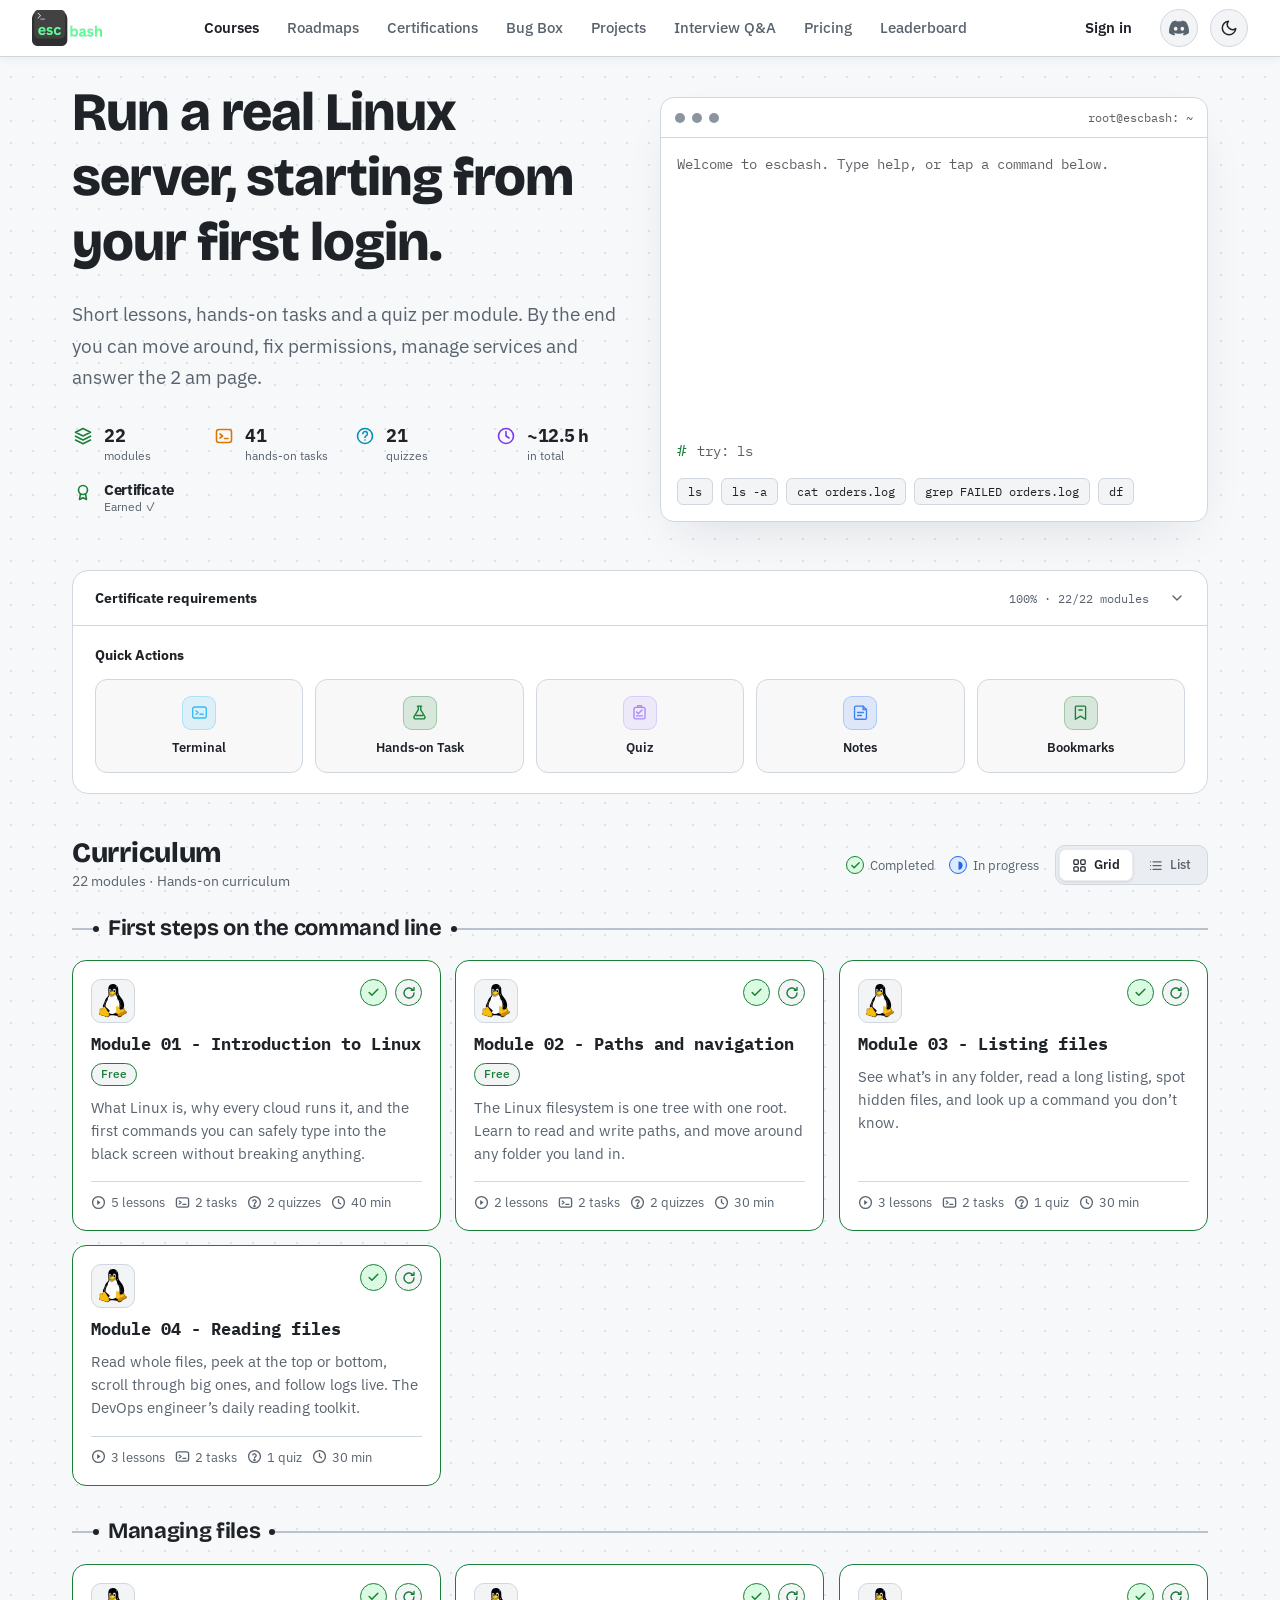
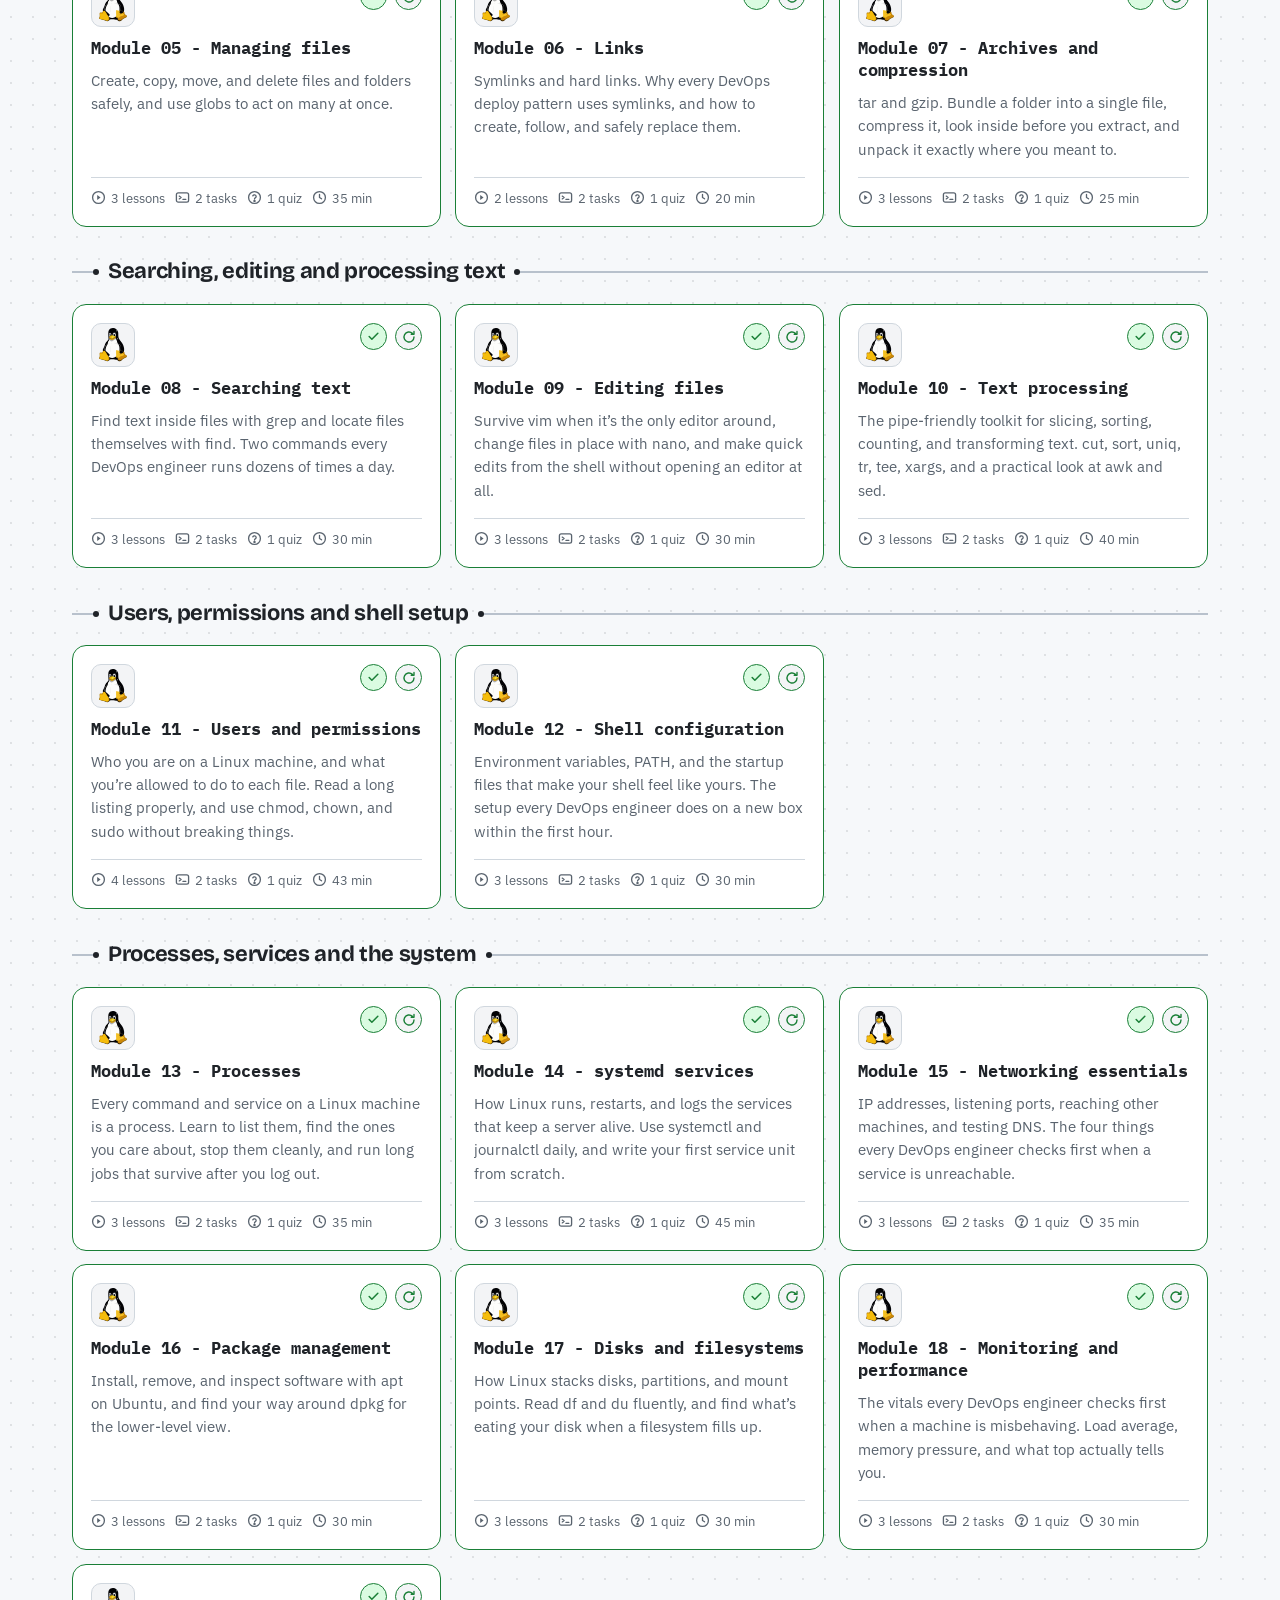
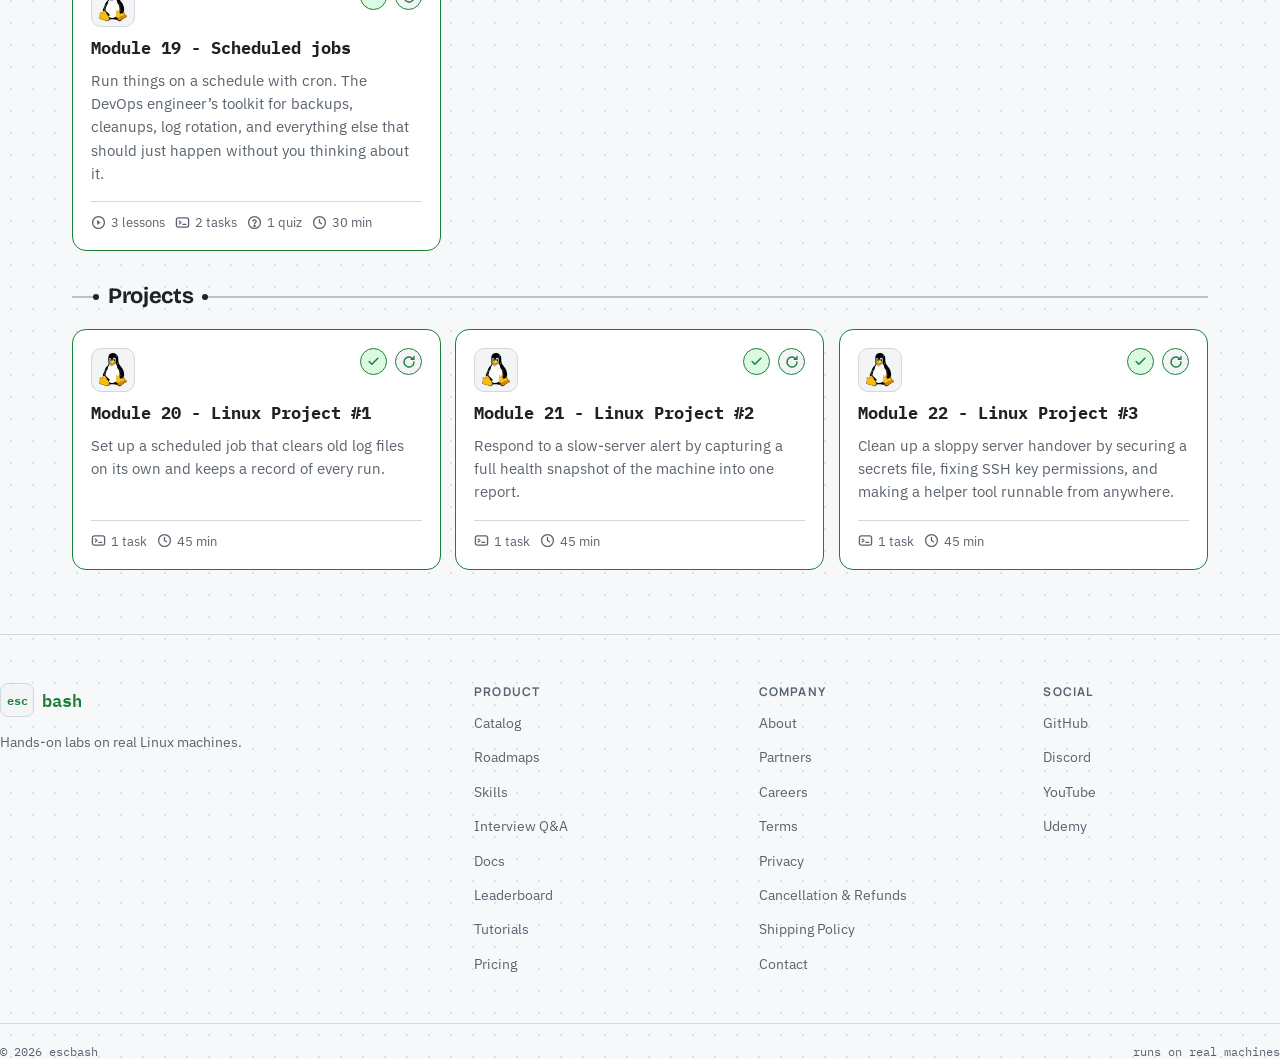
==== commit 1a150dd0: "Updated with responsive design" ====
--- a/course-complete.html
+++ b/course-complete.html
@@ -2024,7 +2024,7 @@
               </svg>
             </button>
           </div>
-          <div class="cm-panel" id="courseMenuDropdown" role="region" aria-label="Courses menu" style="left: 0px; width: 640px;">
+          <div class="cm-panel" id="courseMenuDropdown" role="region" aria-label="Courses menu">
             <div class="cm-top">
               <div class="cm-switch" role="tablist" aria-label="Course tracks">
                 
@@ -2156,7 +2156,7 @@
               </a>
             </div>
           </div>
-          <div class="cm-panel" id="roadmapMenuDropdown" role="region" aria-label="Roadmaps menu" style="left: 0px; width: 640px;">
+          <div class="cm-panel" id="roadmapMenuDropdown" role="region" aria-label="Roadmaps menu">
             <div class="cm-top">
               <div class="cm-switch" role="tablist" aria-label="Roadmap tracks">
                 
@@ -2626,8 +2626,8 @@
     </div>
 
 
-    <footer class="foot fade-up" style="width: 100%; margin: 96px 0px 0px; padding: 0px clamp(20px, 3.5vw, 48px) 24px; box-sizing: border-box; height: auto;">
-          <div class="foot-grid" style="border-top: 1px solid var(--line); padding-top: 48px; display: grid; grid-template-columns: minmax(240px, 1.8fr) repeat(3, minmax(140px, 1fr)); gap: clamp(24px, 4vw, 48px);">
+    <footer class="foot fade-up">
+          <div class="foot-grid">
             <div style="max-width: 320px;">
               <a href="index.html" aria-label="escbash home" style="display: inline-flex; align-items: center; gap: 8px;"><span style="display: inline-flex; align-items: center; justify-content: center; width: 34px; height: 34px; border-radius: 8px; background: var(--pill-bg); border: 1px solid var(--line); color: var(--lamp); font: 600 12px &quot;IBM Plex Mono&quot;, monospace;">esc</span><span style="font: 600 17px &quot;IBM Plex Mono&quot;, monospace; color: var(--lamp);">bash</span></a>
               <p style="margin: 14px 0px 0px; color: var(--mute); font-size: 14px; line-height: 1.6;">Hands-on labs on real Linux
@@ -2694,7 +2694,7 @@
           </div>
         </div>
 
-        <div class="cert-dialog-foot" style="justify-content: flex-end;">
+        <div class="cert-dialog-foot">
           <div class="cert-foot-actions">
             <a
               href="images/certificate-linux-k-subramanyeshwara.png"
--- a/CSS/linux-course.css
+++ b/CSS/linux-course.css
@@ -140,7 +140,7 @@
         --term-shadow: rgba(0, 0, 0, 0.55);
       }
       html {
-        scroll-padding-top: env(safe-area-inset-top, 0px);
+        scroll-padding-top: calc(var(--header-h, 76px) + env(safe-area-inset-top, 0px));
         scroll-behavior: smooth;
       
         background-color: var(--bg);
@@ -621,7 +621,10 @@
       }
       @media (max-width: 480px) {
         .user-dropdown {
-          right: -100px;
+          right: 0;
+          max-width: calc(100vw - 24px);
+          max-height: calc(100dvh - var(--header-h, 76px) - 16px);
+          overflow-y: auto;
         }
       }
       .nav-icon-btn {
@@ -691,40 +694,73 @@
           display: none;
         }
       }
-      @media (max-width: 960px) {
+      @media (max-width: 1120px) {
+        .header-inner {
+          gap: 12px;
+        }
         .nav-links {
           gap: 14px;
         }
-        .nav-link {
-          font-size: 14px;
-        }
+        .nav-link,
         .nav-link.course-trigger {
           font-size: 14px;
         }
       }
+      .nav-hamburger {
+        display: none;
+        align-items: center;
+        justify-content: center;
+        width: 44px;
+        height: 44px;
+        padding: 0;
+        border-radius: 10px;
+        border: 1px solid var(--line);
+        background: #f3f4f6;
+        color: var(--ink);
+        cursor: pointer;
+        flex-shrink: 0;
+        transition: border-color 0.15s ease, background 0.15s ease;
+      }
+      .nav-hamburger:hover {
+        border-color: var(--ink);
+        background: var(--surface);
+      }
+      :root[data-theme="dark"] .nav-hamburger {
+        background: #2d2d31;
+        border-color: #46464d;
+        color: var(--ink);
+      }
+      @media (prefers-color-scheme: dark) {
+        :root:not([data-theme="light"]) .nav-hamburger {
+          background: #2d2d31;
+          border-color: #46464d;
+          color: var(--ink);
+        }
+      }
+      @media (max-height: 500px) {
+        .top-header {
+          position: relative;
+        }
+      }
       @media (max-width: 768px) {
         .header-inner {
-          flex-wrap: wrap;
+          flex-wrap: nowrap;
           padding-top: 8px;
           padding-bottom: 8px;
-          gap: 12px;
+          gap: 10px;
         }
         .nav-links {
-          order: 3;
-          width: 100%;
-          justify-content: flex-start;
-          overflow-x: auto;
-          padding-bottom: 4px;
-          gap: 16px;
-          -webkit-overflow-scrolling: touch;
-        }
-        .nav-links::-webkit-scrollbar {
           display: none;
+        }
+        .nav-hamburger {
+          display: inline-flex;
         }
         .user-dropdown {
           border-top: 1px solid var(--line);
           border-radius: 14px;
           top: calc(100% + 10px);
+          max-height: calc(100dvh - var(--header-h, 76px) - 16px);
+          overflow-y: auto;
         }
         .cm-panel {
           left: 12px !important;
@@ -733,15 +769,204 @@
           border-top: 1px solid var(--line);
           border-radius: 14px;
           top: calc(100% + 6px);
+          max-height: calc(100vh - 84px);
+          max-height: calc(100dvh - var(--header-h, 76px) - 16px);
+          display: flex;
+          flex-direction: column;
         }
         .cm-switch {
           grid-template-columns: repeat(2, 1fr);
         }
         .cm-grid {
           grid-template-columns: minmax(0, 1fr);
-          max-height: 58vh;
+          flex: 1 1 auto;
           overflow-y: auto;
         }
+        .cm-foot {
+          flex-wrap: wrap;
+          gap: 8px;
+        }
+      }
+      @media (max-width: 480px) {
+        .brand-logo {
+          height: 30px;
+        }
+        .top-actions {
+          gap: 8px;
+        }
+        .nav-signin {
+          padding: 6px 10px;
+          font-size: 13.5px;
+          white-space: nowrap;
+        }
+      }
+      .mob-drawer-backdrop {
+        display: none;
+        position: fixed;
+        inset: 0;
+        background: rgba(0, 0, 0, 0.45);
+        backdrop-filter: blur(2px);
+        z-index: 9990;
+        opacity: 0;
+        visibility: hidden;
+        pointer-events: none;
+        transition: opacity 0.2s ease, visibility 0.2s ease;
+      }
+      .mob-drawer-backdrop.open {
+        opacity: 1;
+        visibility: visible;
+        pointer-events: auto;
+      }
+      .mob-drawer {
+        display: none;
+        position: fixed;
+        top: 0;
+        right: 0;
+        bottom: 0;
+        width: min(86vw, 340px);
+        height: 100vh;
+        height: 100dvh;
+        background: var(--surface);
+        border-left: 1px solid var(--line);
+        box-shadow: -12px 0 36px rgba(0, 0, 0, 0.18);
+        z-index: 9995;
+        flex-direction: column;
+        overflow-y: auto;
+        overscroll-behavior: contain;
+        padding: calc(12px + env(safe-area-inset-top, 0px)) 16px calc(24px + env(safe-area-inset-bottom, 0px));
+        box-sizing: border-box;
+        transform: translateX(100%);
+        visibility: hidden;
+        pointer-events: none;
+        transition: transform 0.24s cubic-bezier(0.22, 1, 0.36, 1), visibility 0.24s ease;
+      }
+      @media (max-width: 768px) {
+        .mob-drawer-backdrop {
+          display: block;
+        }
+        .mob-drawer.open {
+          display: flex;
+        }
+      }
+      .mob-drawer.open {
+        transform: translateX(0);
+        visibility: visible;
+        pointer-events: auto;
+      }
+      @media (prefers-reduced-motion: reduce) {
+        .mob-drawer-backdrop,
+        .mob-drawer {
+          transition: none;
+        }
+      }
+      .mob-drawer-head {
+        display: flex;
+        align-items: center;
+        justify-content: space-between;
+        gap: 12px;
+        padding-bottom: 12px;
+        border-bottom: 1px solid var(--line);
+        margin-bottom: 10px;
+      }
+      .mob-drawer-title {
+        font-family: "IBM Plex Mono", ui-monospace, monospace;
+        font-size: 13px;
+        font-weight: 600;
+        color: var(--mute);
+        text-transform: uppercase;
+        letter-spacing: 0.06em;
+      }
+      .mob-drawer-close {
+        width: 44px;
+        height: 44px;
+        border-radius: 10px;
+        border: 1px solid var(--line);
+        background: transparent;
+        color: var(--ink);
+        display: inline-flex;
+        align-items: center;
+        justify-content: center;
+        cursor: pointer;
+      }
+      .mob-nav-list {
+        display: flex;
+        flex-direction: column;
+        gap: 4px;
+      }
+      .mob-nav-link,
+      .mob-acc-btn {
+        width: 100%;
+        min-height: 44px;
+        padding: 10px 12px;
+        border-radius: 10px;
+        border: 0;
+        background: transparent;
+        color: var(--ink);
+        font: inherit;
+        font-size: 15px;
+        font-weight: 600;
+        text-decoration: none;
+        display: flex;
+        align-items: center;
+        justify-content: space-between;
+        gap: 8px;
+        text-align: left;
+        cursor: pointer;
+      }
+      .mob-nav-link:hover,
+      .mob-acc-btn:hover,
+      .mob-nav-link.active {
+        background: color-mix(in srgb, var(--ink) 6%, transparent);
+      }
+      .mob-nav-link.active {
+        color: var(--lamp);
+      }
+      .mob-acc-chevron {
+        transition: transform 0.2s ease;
+        flex-shrink: 0;
+      }
+      .mob-acc-btn[aria-expanded="true"] .mob-acc-chevron {
+        transform: rotate(180deg);
+      }
+      .mob-acc-panel {
+        display: none;
+        flex-direction: column;
+        gap: 8px;
+        padding: 6px 0 10px;
+      }
+      .mob-acc-panel.open {
+        display: flex;
+      }
+      .mob-acc-panel .cm-switch {
+        grid-template-columns: repeat(2, 1fr);
+        gap: 6px;
+      }
+      .mob-acc-panel .cm-tab {
+        padding: 8px 6px;
+        font-size: 12px;
+        min-height: 40px;
+        white-space: normal;
+        flex-wrap: wrap;
+      }
+      .mob-acc-panel .cm-grid {
+        grid-template-columns: minmax(0, 1fr);
+        padding: 4px 0;
+        max-height: none;
+      }
+      .mob-acc-panel .cm-foot {
+        padding: 8px 10px;
+        border-radius: 10px;
+        border: 1px solid var(--line);
+        flex-wrap: wrap;
+        gap: 8px;
+      }
+      .mob-acc-panel .cm-cli {
+        display: none;
+      }
+      .mob-acc-panel .cm-all {
+        width: 100%;
+        justify-content: center;
+        min-height: 40px;
       }
       .hero {
         display: grid;
@@ -1479,14 +1704,18 @@
       .toast {
         position: fixed;
         left: 50%;
-        bottom: calc(24px + env(safe-area-inset-bottom, 0px));
+        bottom: calc(16px + env(safe-area-inset-bottom, 0px));
         transform: translateX(-50%);
+        max-width: calc(100vw - 32px);
+        text-align: center;
         background: var(--ink);
         color: var(--bg);
         padding: 10px 16px;
         border-radius: 10px;
         font-size: 14px;
-        z-index: 20;
+        font-weight: 600;
+        z-index: 100010;
+        box-shadow: var(--lift);
       }
       /* hover lift on cards and call-to-action buttons */
       .btn {
@@ -3425,12 +3654,117 @@
           gap: 40px 32px !important;
         }
       }
-      @media (max-width: 540px) {
-        .foot-grid {
-          grid-template-columns: 1fr !important;
-          gap: 36px !important;
-        }
-      }
+/* ===== PHASE 4 RESPONSIVE POLISH (LINUX COURSE) ===== */
+.hero h1 {
+  font-size: clamp(26px, 5vw, 54px);
+}
+.hero p.lead {
+  font-size: clamp(15px, 2vw, 19px);
+}
+.tbody {
+  height: clamp(220px, 34dvh, 300px);
+}
+.stats {
+  display: grid;
+  grid-template-columns: repeat(auto-fit, minmax(110px, 1fr));
+  gap: 14px 16px;
+}
+
+@media (max-width: 820px) {
+  .grid {
+    grid-template-columns: repeat(2, minmax(0, 1fr));
+  }
+  .dash-card .qgrid .qa:nth-child(5) {
+    grid-column: 1 / -1;
+  }
+}
+
+@media (max-width: 640px) {
+  .grid {
+    grid-template-columns: minmax(0, 1fr);
+  }
+  .quiz-dialog {
+    max-height: calc(100vh - 24px);
+    max-height: calc(100dvh - 24px);
+  }
+  .quiz-head,
+  .quiz-body,
+  .quiz-foot {
+    padding-left: 16px;
+    padding-right: 16px;
+  }
+  .quiz-foot {
+    flex-wrap: wrap;
+    gap: 10px;
+  }
+  .quiz-foot-actions {
+    width: 100%;
+    flex-wrap: wrap;
+    justify-content: flex-end;
+  }
+  .quiz-stats-row {
+    flex-wrap: wrap;
+  }
+  .quiz-share-drawer.open {
+    max-height: 45dvh;
+    overflow-y: auto;
+  }
+  .cert-dialog {
+    max-height: 94vh;
+    max-height: 94dvh;
+  }
+  .cert-dialog-head,
+  .cert-dialog-body,
+  .cert-dialog-foot {
+    padding-left: 16px;
+    padding-right: 16px;
+  }
+  .cert-foot-actions {
+    display: grid;
+    grid-template-columns: repeat(2, minmax(0, 1fr));
+    width: 100%;
+    gap: 8px;
+  }
+  .cert-btn {
+    justify-content: center;
+  }
+  .foot-grid {
+    grid-template-columns: 1fr !important;
+    gap: 32px !important;
+  }
+}
+
+@media (max-width: 480px) {
+  .dash-card .cert-head-top {
+    flex-wrap: wrap;
+    gap: 8px;
+  }
+  .dash-card .cert-segbar {
+    gap: 2px;
+  }
+  .quiz-share-grid {
+    grid-template-columns: repeat(2, minmax(0, 1fr));
+  }
+  :root[data-course-variant="complete"] .cert-complete-row {
+    flex-direction: column;
+    align-items: stretch;
+  }
+  :root[data-course-variant="complete"] .cert-head-actions {
+    margin-left: 0;
+    width: 100%;
+  }
+}
+
+.quiz-code-box {
+  overflow-x: auto;
+  overflow-wrap: anywhere;
+}
+
+@media (max-width: 720px) {
+  .view-list .card .chead {
+    padding-right: 92px;
+  }
+}
       .foot a { color: var(--mute); transition: color 0.15s ease; text-decoration: none; }
       .foot a:hover { color: var(--ink); }
       .discord-btn:hover {
@@ -4289,3 +4623,62 @@
           margin: 0.5cm;
         }
       }
+
+/* ===== PHASE 7 TOUCH TARGETS ===== */
+@media (pointer: coarse) {
+  .nav-icon-btn,
+  .tbtn.theme-toggle,
+  .user-btn {
+    width: 44px;
+    height: 44px;
+  }
+  .cm-all {
+    min-height: 40px;
+  }
+}
+
+@media (pointer: coarse) {
+  .relearn, .quiz-close, .cert-dialog-close, .btn-download-cert-icon.cert-head-icon-btn { width: 44px; height: 44px; }
+  .vs-btn, .quiz-btn { min-height: 42px; }
+  .hints button { min-height: 38px; padding: 6px 12px; }
+}
+
+/* ===== MOBILE CENTERED FOOTER & OVERFLOW-X CLIP ===== */
+
+@media (max-width: 380px) {
+  .header-inner {
+    gap: 6px !important;
+  }
+  .brand-logo {
+    height: 26px !important;
+  }
+  .top-actions {
+    gap: 6px !important;
+  }
+  .nav-signin {
+    padding: 5px 8px !important;
+    font-size: 13px !important;
+  }
+}
+
+@media (max-width: 640px) {
+  .foot-grid {
+    grid-template-columns: 1fr !important;
+    gap: 32px !important;
+    justify-items: center;
+    text-align: center;
+  }
+  .foot-grid > div:first-child {
+    margin-inline: auto;
+    display: flex;
+    flex-direction: column;
+    align-items: center;
+  }
+  .foot-col {
+    align-items: center;
+  }
+  .foot > div:last-child {
+    justify-content: center !important;
+    text-align: center;
+  }
+}
